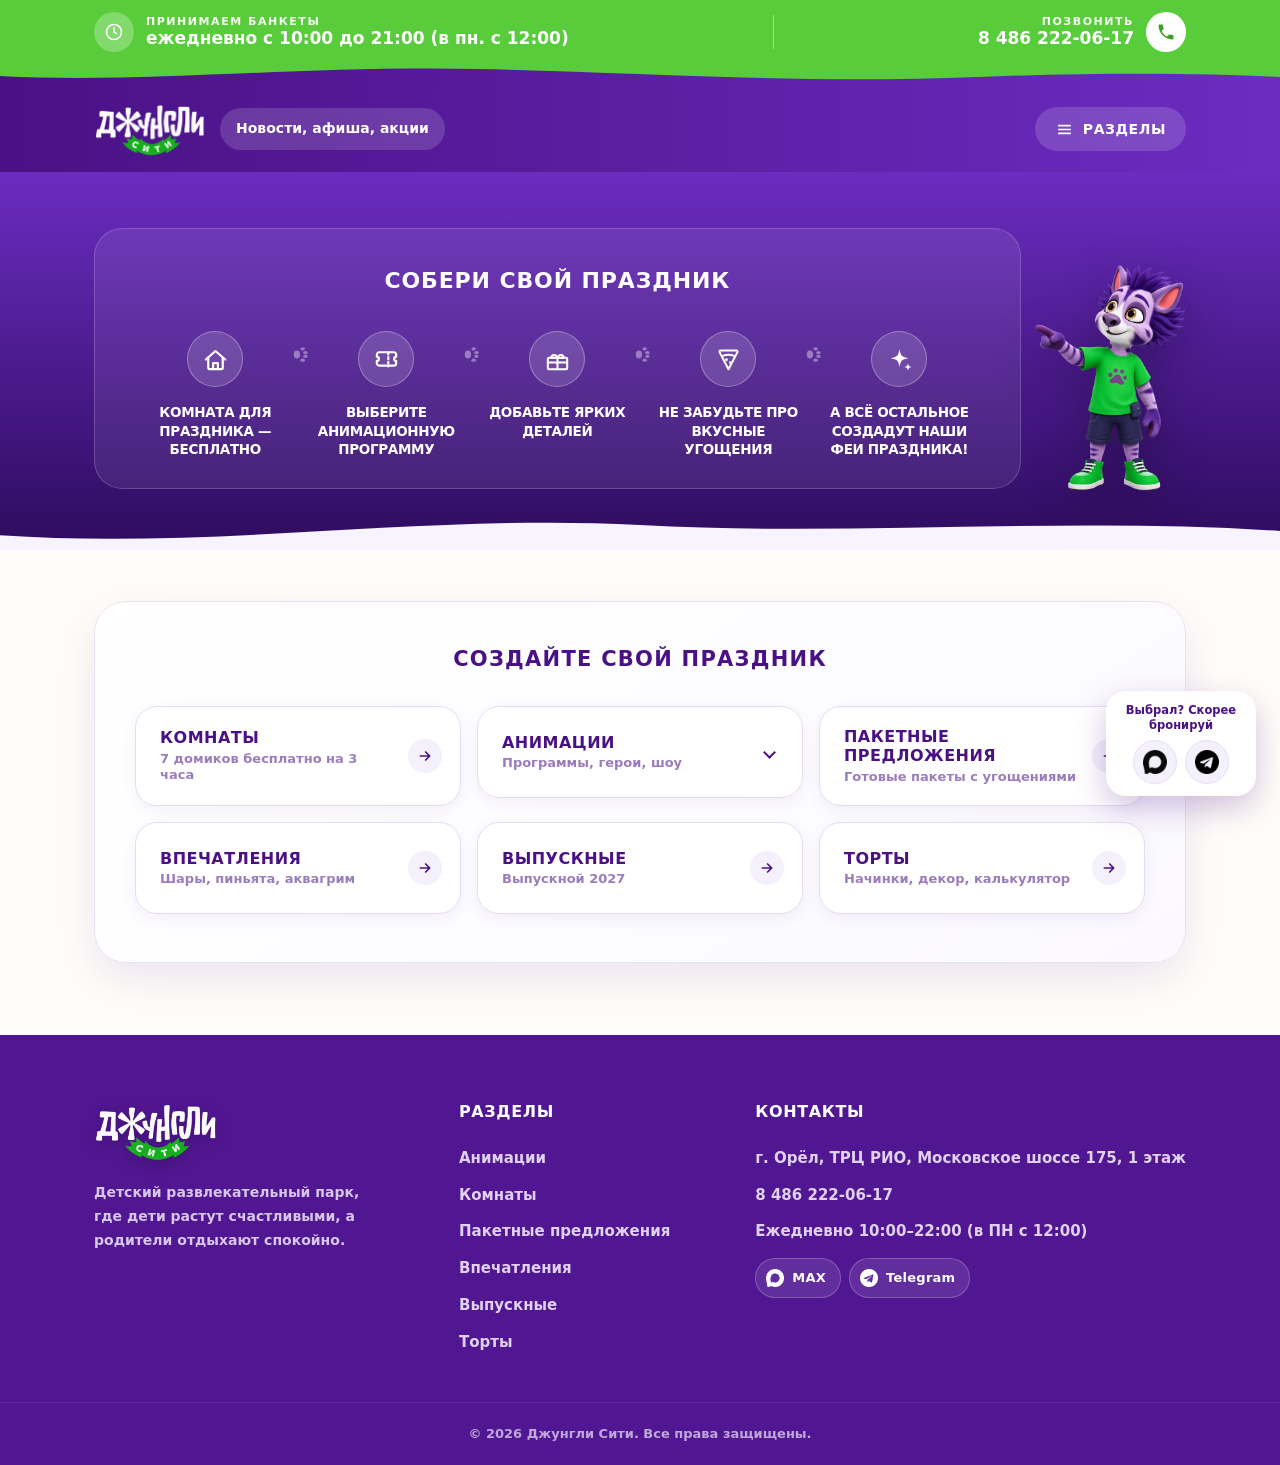
==== index.html @ eec429ea "1" ====
<!DOCTYPE html>
<html lang="ru">
<head>
<meta charset="UTF-8">
<meta name="viewport" content="width=device-width, initial-scale=1.0">
<meta name="description" content="Дни рождения под ключ: комнаты для праздника, анимации и шоу, впечатления, торты и ресторан. ТРЦ «РИО», Московское шоссе, 175.">
<meta property="og:type" content="website">
<meta property="og:site_name" content="Джунгли Сити · Орёл">
<meta property="og:locale" content="ru_RU">
<meta property="og:title" content="Джунгли Сити — детский парк развлечений в Орле">
<meta property="og:description" content="Дни рождения под ключ: комнаты для праздника, анимации и шоу, впечатления, торты и ресторан. ТРЦ «РИО», Московское шоссе, 175.">
<meta property="og:url" content="https://mazzaleeen.github.io/jungleOREL/">
<meta property="og:image" content="https://mazzaleeen.github.io/jungleOREL/images/og-image.jpg">
<meta property="og:image:width" content="1200">
<meta property="og:image:height" content="630">
<meta name="twitter:card" content="summary_large_image">
<title>Джунгли Сити — детский развлекательный парк</title>
<link rel="icon" type="image/x-icon" href="images/favicon.ico">
<link rel="icon" type="image/png" sizes="32x32" href="images/favicon-32.png">
<link rel="icon" type="image/png" sizes="16x16" href="images/favicon-16.png">
<link rel="apple-touch-icon" href="images/apple-touch-icon.png">
<link rel="stylesheet" href="styles.css">
</head>
<body>

<header class="site-header">
  <div class="top-bar">
    <div class="container top-bar__inner">
      <div class="top-item">
        <span class="top-icon top-icon--green">
          <svg viewBox="0 0 24 24" fill="none" stroke="currentColor" stroke-width="2" stroke-linecap="round"><circle cx="12" cy="12" r="9"/><path d="M12 7v5l3 2"/></svg>
        </span>
        <span class="top-text">
          <small>Принимаем банкеты</small>
          <strong>ежедневно с 10:00 до 21:00 (в пн. с 12:00)</strong>
        </span>
      </div>
      <span class="top-divider"></span>
      <a href="tel:84862220617" class="top-item">
        <span class="top-text top-text--right">
          <small>Позвонить</small>
          <strong>8 486 222-06-17</strong>
        </span>
        <span class="top-icon top-icon--white">
          <svg viewBox="0 0 24 24" fill="currentColor"><path d="M6.6 10.8c1.4 2.8 3.8 5.1 6.6 6.6l2.2-2.2c.3-.3.7-.4 1-.2 1.1.4 2.3.6 3.6.6.6 0 1 .4 1 1V20c0 .6-.4 1-1 1C10.6 21 3 13.4 3 4c0-.6.4-1 1-1h3.5c.6 0 1 .4 1 1 0 1.2.2 2.4.6 3.6.1.3 0 .7-.2 1l-2.3 2.2z"/></svg>
        </span>
      </a>
    </div>
    <svg class="top-wave" viewBox="0 0 1440 52" preserveAspectRatio="none" aria-hidden="true">
      <defs><linearGradient id="gh" x1="0" y1="0" x2="1" y2="0"><stop offset="0" stop-color="#4a1185"/><stop offset="1" stop-color="#6b2cc0"/></linearGradient></defs>
      <path fill="url(#gh)" d="M0,30 C160,46 340,8 540,16 C740,24 900,46 1100,32 C1260,21 1370,26 1440,32 L1440,52 L0,52 Z"/>
    </svg>
  </div>
</header>

<div class="main-bar">
    <div class="container main-bar__inner">
      <div class="header-brand">
      <a class="logo" href="index.html"><img src="images/image.png" alt="Джунгли Сити"></a>
      <a class="news-badge" href="https://orel.jucity.ru/" target="_blank" rel="noopener"><span>Новости, афиша, акции</span></a>
      </div>
      <nav class="nav" id="nav" aria-label="Разделы сайта">
        <div class="nav-panel__head">
          <span class="nav-panel__title">Разделы</span>
          <button class="nav-close" type="button" id="navClose" aria-label="Закрыть меню"><svg viewBox="0 0 24 24" fill="none" stroke="currentColor" stroke-width="2.5" stroke-linecap="round"><path d="M6 6l12 12M18 6 6 18"/></svg></button>
        </div>
        <div class="nav-item"><a class="nav-btn" href="komnaty.html"><span class="nav-txt"><span class="nav-t">Комнаты</span><span class="nav-s">7 домиков бесплатно на 3 часа</span></span></a></div>
        <div class="nav-item">
          <button class="nav-btn" type="button" data-flyout-trigger="anim-nav"><span class="nav-txt"><span class="nav-t">Анимации</span><span class="nav-s">Программы, герои, шоу</span></span><span class="nav-btn__caret" aria-hidden="true"></span></button>
          <div class="flyout" data-flyout="anim-nav">
            <a href="animations.html#new">Новинки</a>
            <a href="animations.html#themed">Тематические анимации</a>
            <a href="animations.html#heroes">Любимые герои</a>
            <a href="animations.html#activities">Активити программы</a>
            <a href="animations.html#quests">Квесты</a>
            <a href="animations.html#kids">Малышник</a>
            <a href="animations.html#masterclass">Мастер-классы</a>
            <a href="animations.html#shows">Шоу-программы</a>
          </div>
        </div>
        <div class="nav-item"><a class="nav-btn" href="paketnye-predlozheniya.html"><span class="nav-txt"><span class="nav-t">Пакетные предложения</span><span class="nav-s">Готовые пакеты с угощениями</span></span></a></div>
        <div class="nav-item"><a class="nav-btn" href="vpechatleniya.html"><span class="nav-txt"><span class="nav-t">Впечатления</span><span class="nav-s">Шары, пиньята, аквагрим</span></span></a></div>
        <div class="nav-item"><a class="nav-btn" href="vypusknoy.html"><span class="nav-txt"><span class="nav-t">Выпускные</span><span class="nav-s">Выпускной 2027</span></span></a></div>
        <div class="nav-item"><a class="nav-btn" href="torty.html"><span class="nav-txt"><span class="nav-t">Торты</span><span class="nav-s">Начинки, декор, калькулятор</span></span></a></div>
        <div class="nav-panel__foot">
          <a class="nav-foot__phone" href="tel:84862220617"><small>Бронирование</small>8 486 222-06-17</a>
          <div class="nav-foot__msg">
            <a href="https://max.ru/u/f9LHodD0cOL3-hnFCTv-07i00iQsmKJ5-jpR4Wm17N9NCynj4RikhUPHmns" target="_blank" rel="noopener" aria-label="Написать в MAX"><img src="images/icons/max.png" alt="MAX"></a>
            <a href="https://t.me/jucity57" target="_blank" rel="noopener" aria-label="Написать в Telegram"><img src="images/icons/telegram.png" alt="Telegram"></a>
          </div>
        </div>
      </nav>
      <button class="burger" id="burger" type="button" aria-label="Открыть разделы" aria-controls="nav" aria-expanded="false"><svg viewBox="0 0 24 24" fill="none" stroke="currentColor" stroke-width="2.2"><path d="M4 7h16M4 12h16M4 17h16"/></svg>Разделы</button>
    </div>
</div>

<section class="hero">
  <div class="container">
    <h1 class="sr-only">Джунгли Сити</h1>

    <div class="journey-row">
    <div class="journey journey--hero">
      <h2 class="journey-title">Собери свой праздник</h2>
      <div class="journey-trail">

        <div class="journey-step">
          <div class="journey-step__paw">
            <svg viewBox="0 0 24 24" fill="none" stroke="currentColor" stroke-width="1.8" stroke-linecap="round" stroke-linejoin="round"><path d="M4 12L12 5l8 7"/><path d="M6 10.5V19a1 1 0 0 0 1 1h10a1 1 0 0 0 1-1v-8.5"/><path d="M10 20v-5h4v5"/></svg>
          </div>
          <h3 class="journey-step__title">Комната для праздника — бесплатно</h3>
        </div>

        <span class="journey-paw" aria-hidden="true">
          <svg viewBox="0 0 24 24" fill="currentColor"><ellipse cx="12" cy="16.5" rx="5" ry="4"/><ellipse cx="4.8" cy="9.3" rx="2.1" ry="2.9"/><ellipse cx="9.7" cy="5.8" rx="2.1" ry="2.9"/><ellipse cx="14.3" cy="5.8" rx="2.1" ry="2.9"/><ellipse cx="19.2" cy="9.3" rx="2.1" ry="2.9"/></svg>
        </span>

        <div class="journey-step">
          <div class="journey-step__paw">
            <svg viewBox="0 0 24 24" fill="none" stroke="currentColor" stroke-width="1.8" stroke-linecap="round" stroke-linejoin="round"><path d="M4 8a2 2 0 0 1 2-2h12a2 2 0 0 1 2 2v1.8a1.7 1.7 0 0 0 0 3.4V15a2 2 0 0 1-2 2H6a2 2 0 0 1-2-2v-1.8a1.7 1.7 0 0 0 0-3.4V8Z"/><path d="M13.5 6.3v11.4" stroke-dasharray="1.6 2.2"/></svg>
          </div>
          <h3 class="journey-step__title">Выберите анимационную программу</h3>
        </div>

        <span class="journey-paw" aria-hidden="true">
          <svg viewBox="0 0 24 24" fill="currentColor"><ellipse cx="12" cy="16.5" rx="5" ry="4"/><ellipse cx="4.8" cy="9.3" rx="2.1" ry="2.9"/><ellipse cx="9.7" cy="5.8" rx="2.1" ry="2.9"/><ellipse cx="14.3" cy="5.8" rx="2.1" ry="2.9"/><ellipse cx="19.2" cy="9.3" rx="2.1" ry="2.9"/></svg>
        </span>

        <div class="journey-step">
          <div class="journey-step__paw">
            <svg viewBox="0 0 24 24" fill="none" stroke="currentColor" stroke-width="1.7" stroke-linecap="round" stroke-linejoin="round"><rect x="4" y="10.5" width="16" height="9.5" rx="1"/><path d="M4 14.5h16"/><path d="M12 10.5v9.5"/><path d="M12 10.5c-1.2-3.2-5.2-3-5 .3.1 0-.2-.3 5-.3Z"/><path d="M12 10.5c1.2-3.2 5.2-3 5 .3-.1 0 .2-.3-5-.3Z"/></svg>
          </div>
          <h3 class="journey-step__title">Добавьте ярких деталей</h3>
        </div>

        <span class="journey-paw" aria-hidden="true">
          <svg viewBox="0 0 24 24" fill="currentColor"><ellipse cx="12" cy="16.5" rx="5" ry="4"/><ellipse cx="4.8" cy="9.3" rx="2.1" ry="2.9"/><ellipse cx="9.7" cy="5.8" rx="2.1" ry="2.9"/><ellipse cx="14.3" cy="5.8" rx="2.1" ry="2.9"/><ellipse cx="19.2" cy="9.3" rx="2.1" ry="2.9"/></svg>
        </span>

        <div class="journey-step">
          <div class="journey-step__paw">
            <svg viewBox="0 0 24 24" fill="none" stroke="currentColor" stroke-width="1.7" stroke-linecap="round" stroke-linejoin="round"><path d="M12 20 4.6 5.9a1 1 0 0 1 .9-1.4h13a1 1 0 0 1 .9 1.4L12 20Z"/><path d="M7.3 9c2.7-1 6.7-1 9.4 0"/><circle cx="10.3" cy="12.2" r="1.15" fill="currentColor" stroke="none"/><circle cx="13.6" cy="14.5" r="1.15" fill="currentColor" stroke="none"/></svg>
          </div>
          <h3 class="journey-step__title">Не забудьте про вкусные угощения</h3>
        </div>

        <span class="journey-paw" aria-hidden="true">
          <svg viewBox="0 0 24 24" fill="currentColor"><ellipse cx="12" cy="16.5" rx="5" ry="4"/><ellipse cx="4.8" cy="9.3" rx="2.1" ry="2.9"/><ellipse cx="9.7" cy="5.8" rx="2.1" ry="2.9"/><ellipse cx="14.3" cy="5.8" rx="2.1" ry="2.9"/><ellipse cx="19.2" cy="9.3" rx="2.1" ry="2.9"/></svg>
        </span>

        <div class="journey-step">
          <div class="journey-step__paw">
            <svg viewBox="0 0 24 24" fill="currentColor"><path d="M12 3.5c.5 2.6 1 4.4 2 5.4s2.8 1.5 5.4 2c-2.6.5-4.4 1-5.4 2s-1.5 2.8-2 5.4c-.5-2.6-1-4.4-2-5.4s-2.8-1.5-5.4-2c2.6-.5 4.4-1 5.4-2s1.5-2.8 2-5.4Z"/><path d="M19 15.3c.25 1 .5 1.6.9 2s1 .65 2 .9c-1 .25-1.6.5-2 .9s-.65 1-.9 2c-.25-1-.5-1.6-.9-2s-1-.65-2-.9c1-.25 1.6-.5 2-.9s.65-1 .9-2Z"/></svg>
          </div>
          <h3 class="journey-step__title">А всё остальное создадут наши феи праздника!</h3>
        </div>

      </div>
    </div>

    <div class="journey-row__mascot">
      <img src="images/mascot-pointing.webp" alt="Маскот Джунгли Сити" loading="lazy">
    </div>
    </div>
  </div>
  <svg class="hero-wave" viewBox="0 0 1440 60" preserveAspectRatio="none" aria-hidden="true">
    <path fill="#f7f3ff" d="M0,40 C240,60 480,10 720,26 C960,42 1200,14 1440,34 L1440,60 L0,60 Z"/>
  </svg>
</section>

<section class="quick-nav">
  <div class="container">
    <div class="quick-nav-card">
      <h2 class="qn-title">Создайте свой праздник</h2>
      <div class="nav-grid nav-grid--home">
        <a href="komnaty.html" class="nav-card"><span class="qn-txt"><span class="qn-t">Комнаты</span><span class="qn-s">7 домиков бесплатно на 3 часа</span></span><span class="qn-go" aria-hidden="true"><svg viewBox="0 0 24 24" fill="none" stroke="currentColor" stroke-width="2.5" stroke-linecap="round" stroke-linejoin="round"><path d="M5 12h14M13 6l6 6-6 6"/></svg></span></a>
        <div class="nav-card-slot">
          <button class="nav-card" type="button" data-flyout-trigger="anim-card"><span class="qn-txt"><span class="qn-t">Анимации</span><span class="qn-s">Программы, герои, шоу</span></span><span class="nav-btn__caret" aria-hidden="true"></span></button>
          <div class="flyout flyout--card" data-flyout="anim-card">
            <a href="animations.html#new">Новинки</a>
            <a href="animations.html#themed">Тематические анимации</a>
            <a href="animations.html#heroes">Любимые герои</a>
            <a href="animations.html#activities">Активити программы</a>
            <a href="animations.html#quests">Квесты</a>
            <a href="animations.html#kids">Малышник</a>
            <a href="animations.html#masterclass">Мастер-классы</a>
            <a href="animations.html#shows">Шоу-программы</a>
          </div>
        </div>
        <a href="paketnye-predlozheniya.html" class="nav-card"><span class="qn-txt"><span class="qn-t">Пакетные предложения</span><span class="qn-s">Готовые пакеты с угощениями</span></span><span class="qn-go" aria-hidden="true"><svg viewBox="0 0 24 24" fill="none" stroke="currentColor" stroke-width="2.5" stroke-linecap="round" stroke-linejoin="round"><path d="M5 12h14M13 6l6 6-6 6"/></svg></span></a>
        <a href="vpechatleniya.html" class="nav-card"><span class="qn-txt"><span class="qn-t">Впечатления</span><span class="qn-s">Шары, пиньята, аквагрим</span></span><span class="qn-go" aria-hidden="true"><svg viewBox="0 0 24 24" fill="none" stroke="currentColor" stroke-width="2.5" stroke-linecap="round" stroke-linejoin="round"><path d="M5 12h14M13 6l6 6-6 6"/></svg></span></a>
        <a href="vypusknoy.html" class="nav-card"><span class="qn-txt"><span class="qn-t">Выпускные</span><span class="qn-s">Выпускной 2027</span></span><span class="qn-go" aria-hidden="true"><svg viewBox="0 0 24 24" fill="none" stroke="currentColor" stroke-width="2.5" stroke-linecap="round" stroke-linejoin="round"><path d="M5 12h14M13 6l6 6-6 6"/></svg></span></a>
        <a href="torty.html" class="nav-card"><span class="qn-txt"><span class="qn-t">Торты</span><span class="qn-s">Начинки, декор, калькулятор</span></span><span class="qn-go" aria-hidden="true"><svg viewBox="0 0 24 24" fill="none" stroke="currentColor" stroke-width="2.5" stroke-linecap="round" stroke-linejoin="round"><path d="M5 12h14M13 6l6 6-6 6"/></svg></span></a>
      </div>
    </div>
  </div>
</section>

<footer>
  <div class="footer-inner">
    <div>
      <div class="footer-logo"><img src="images/image.png" alt="Джунгли Сити"></div>
      <p>Детский развлекательный парк, где дети растут счастливыми, а родители отдыхают спокойно.</p>
    </div>
    <div>
      <h4>Разделы</h4>
      <a href="animations.html">Анимации</a>
      <a href="komnaty.html">Комнаты</a>
      <a href="paketnye-predlozheniya.html">Пакетные предложения</a>
      <a href="vpechatleniya.html">Впечатления</a>
      <a href="vypusknoy.html">Выпускные</a>
      <a href="torty.html">Торты</a>
    </div>
    <div>
      <h4>Контакты</h4>
      <a href="#">г. Орёл, ТРЦ РИО, Московское шоссе 175, 1 этаж</a>
      <a href="tel:84862220617">8 486 222-06-17</a>
      <a href="#">Ежедневно 10:00–22:00 (в ПН с 12:00)</a>
      <div class="footer-social">
        <a href="https://max.ru/u/f9LHodD0cOL3-hnFCTv-07i00iQsmKJ5-jpR4Wm17N9NCynj4RikhUPHmns" target="_blank" rel="noopener" aria-label="Написать в MAX"><img src="images/icons/max.png" alt="" width="18" height="18">MAX</a>
        <a href="https://t.me/jucity57" target="_blank" rel="noopener" aria-label="Написать в Telegram"><img src="images/icons/telegram.png" alt="" width="18" height="18">Telegram</a>
      </div>
    </div>
  </div>
  <div class="footer-bottom">© 2026 Джунгли Сити. Все права защищены.</div>
</footer>

<div class="mbar" aria-label="Связаться с нами">
  <a class="mbar__call" href="tel:84862220617"><svg viewBox="0 0 24 24" fill="currentColor" aria-hidden="true"><path d="M6.6 10.8c1.4 2.8 3.8 5.1 6.6 6.6l2.2-2.2c.3-.3.7-.4 1-.2 1.1.4 2.3.6 3.6.6.6 0 1 .4 1 1V20c0 .6-.4 1-1 1C10.6 21 3 13.4 3 4c0-.6.4-1 1-1h3.5c.6 0 1 .4 1 1 0 1.2.2 2.4.6 3.6.1.3 0 .7-.2 1l-2.3 2.2z"/></svg><span>Позвонить</span></a>
  <a class="mbar__ic" href="https://max.ru/u/f9LHodD0cOL3-hnFCTv-07i00iQsmKJ5-jpR4Wm17N9NCynj4RikhUPHmns" target="_blank" rel="noopener" aria-label="Написать в MAX"><img src="images/icons/max.png" alt=""></a>
  <a class="mbar__ic" href="https://t.me/jucity57" target="_blank" rel="noopener" aria-label="Написать в Telegram"><img src="images/icons/telegram.png" alt=""></a>
  <button class="mbar__ic mbar__up" type="button" aria-label="Наверх"><svg viewBox="0 0 24 24" fill="none" stroke="currentColor" stroke-width="2.5" stroke-linecap="round" stroke-linejoin="round" aria-hidden="true"><path d="M12 19V5M5 12l7-7 7 7"/></svg></button>
</div>
<div class="booking-widget">
  <span class="booking-widget__label">Выбрал? Скорее бронируй</span>
  <div class="booking-widget__buttons">
    <a class="booking-widget__btn booking-widget__btn--max" href="https://max.ru/u/f9LHodD0cOL3-hnFCTv-07i00iQsmKJ5-jpR4Wm17N9NCynj4RikhUPHmns" target="_blank" rel="noopener" aria-label="Написать в MAX"><img src="images/icons/max.png" alt="MAX"></a>
    <a class="booking-widget__btn booking-widget__btn--tg" href="https://t.me/jucity57" target="_blank" rel="noopener" aria-label="Написать в Telegram"><img src="images/icons/telegram.png" alt="Telegram"></a>
  </div>
</div>
<button class="to-top" id="toTop" aria-label="Наверх">
  <svg viewBox="0 0 24 24" fill="none" stroke="currentColor" stroke-width="2.5"><path d="M12 19V5M5 12l7-7 7 7"/></svg>
  <span>Наверх</span>
</button>

<script src="main.js"></script>
</body>
</html>
---- styles.css ----
:root{
  --green:#58CC3A;
  --green-dark:#3FA028;
  --purple-1:#4a1185;
  --purple-2:#6b2cc0;
  --purple-hover:#8b5cf6;
  --purple-deep:#2e0b5e;
  --bg:#FFFDF9;
  --bg-lavender:#F4F0FC;
  --text:#470C94;
  --line:#E7DFF7;
}
*{box-sizing:border-box;margin:0;padding:0}
html{scroll-behavior:smooth}
body{background:var(--bg);color:var(--text);font-family:system-ui,-apple-system,BlinkMacSystemFont,'Segoe UI',Roboto,sans-serif;line-height:1.65;font-weight:500;display:flex;flex-direction:column;min-height:100vh;overflow-anchor:none}
footer{margin-top:auto}
h1,h2,h3{font-weight:800;letter-spacing:-0.025em}
a{color:inherit;text-decoration:none}
button{font-family:inherit}
.container{max-width:1140px;margin:0 auto;padding:0 24px}

.top-bar{background:var(--green);color:#fff;position:relative;padding:12px 0 34px}
.top-bar__inner{display:flex;align-items:center;justify-content:space-between;gap:20px}
.top-item{display:flex;align-items:center;gap:12px;color:#fff;text-decoration:none}
.top-icon{width:40px;height:40px;border-radius:50%;display:flex;align-items:center;justify-content:center;flex:none}
.top-icon svg{width:20px;height:20px}
.top-icon--green{background:rgba(255,255,255,.25);color:#fff}
.top-icon--white{background:#fff;color:var(--green-dark)}
.top-text{display:flex;flex-direction:column;line-height:1.15}
.top-text small{font-size:11px;letter-spacing:.14em;text-transform:uppercase;opacity:.95;font-weight:700}
.top-text strong{font-size:17px;font-weight:800}
.top-text--right{align-items:flex-end;text-align:right}
.top-divider{width:1px;height:34px;background:rgba(255,255,255,.4)}
.top-wave{position:absolute;left:0;bottom:-1px;width:100%;height:26px;display:block}

.main-bar{background:linear-gradient(90deg,var(--purple-1),var(--purple-2));position:sticky;top:0;z-index:100;transition:transform .35s ease}
.main-bar.header--hidden{transform:translateY(-100%)}
.main-bar__inner{display:flex;align-items:center;justify-content:space-between;gap:20px;padding:14px 0;position:relative}
.logo img{height:58px;display:block}
.header-brand{display:flex;align-items:center;gap:14px}
.news-badge{display:flex;align-items:center;gap:6px;background:rgba(255,255,255,.15);color:#fff;font-size:12px;font-weight:800;padding:9px 16px;border-radius:999px;white-space:nowrap;transition:transform .2s,background .2s}
.news-badge:hover{transform:translateY(-2px);background:rgba(255,255,255,.25)}
@media(min-width:641px){
  .news-badge{font-size:14px}
}
@media(max-width:640px){
  .news-badge{font-size:10.5px;padding:8px 11px;white-space:normal;text-align:center;line-height:1.2;max-width:92px}
}

.nav{display:flex;gap:12px;align-items:center}
.nav-item{position:relative}
.nav-btn{color:#fff;text-decoration:none;text-transform:uppercase;font-weight:800;font-size:14px;letter-spacing:.06em;padding:13px 28px;border-radius:999px;transition:background .25s,transform .25s;background:none;border:none;cursor:pointer;display:inline-flex;align-items:center;gap:8px}
.nav-btn:hover{background:var(--purple-hover);transform:translateY(-1px)}
.nav-btn.active{background:var(--green)}
.nav-btn.active:hover{background:var(--purple-hover)}
.nav-btn__caret{width:9px;height:9px;border-right:2px solid currentColor;border-bottom:2px solid currentColor;transform:rotate(45deg);transition:transform .25s;flex:none}
.nav-btn[aria-expanded="true"] .nav-btn__caret{transform:rotate(225deg)}

.burger{display:none;height:44px;padding:0 20px;border:none;border-radius:999px;background:rgba(255,255,255,.15);color:#fff;font-size:14px;font-weight:800;letter-spacing:.04em;text-transform:uppercase;cursor:pointer;align-items:center;justify-content:center;gap:9px;transition:background .2s}
.burger:hover{background:rgba(255,255,255,.25)}
.burger svg{width:19px;height:19px;flex:none}

.flyout{position:absolute;top:calc(100% + 10px);left:50%;transform:translateX(-50%) translateY(-8px);background:#fff;border-radius:20px;padding:10px;min-width:280px;box-shadow:0 20px 50px rgba(74,17,133,.28);opacity:0;visibility:hidden;transition:opacity .22s ease,transform .22s ease,visibility .22s;z-index:60}
.flyout.open{opacity:1;visibility:visible;transform:translateX(-50%) translateY(0)}
.flyout a{display:flex;align-items:center;gap:10px;padding:12px 16px;border-radius:12px;color:var(--purple-1);font-weight:700;font-size:14px;text-transform:none;letter-spacing:0;transition:background .2s,color .2s}
.flyout a:hover{background:var(--bg-lavender);color:var(--purple-2)}
.flyout a::before{content:'';width:6px;height:6px;border-radius:50%;background:var(--green);flex:none}

.flyout--card{left:0;right:0;top:calc(100% + 14px);transform:translateY(-8px);min-width:0}
.flyout--card.open{transform:translateY(0)}

.burger{display:flex}
.nav{display:none;position:absolute;top:calc(100% + 10px);left:0;right:0;flex-direction:column;background:var(--purple-1);border-radius:16px;padding:14px;box-shadow:0 18px 40px rgba(0,0,0,.35);z-index:60}
.nav.open{display:flex}
.nav-item{width:100%}
.nav-btn{width:100%;justify-content:center}

@media(max-width:860px){
  .flyout{left:0;right:0;transform:translateY(-8px);min-width:0}
  .flyout.open{transform:translateY(0)}
  .top-text strong{font-size:13px}
  .top-text small{font-size:9.5px}
}

.sr-only{position:absolute;width:1px;height:1px;padding:0;margin:-1px;overflow:hidden;clip:rect(0,0,0,0);white-space:nowrap;border:0}
.hero{background:linear-gradient(180deg,var(--purple-2),var(--purple-deep));color:#fff;position:relative;padding:56px 0 60px}
.hero-top{margin-bottom:4px;text-align:center}
.hero h1{font-size:clamp(34px,6vw,56px);font-weight:900}
.hero p{margin-top:12px;font-size:18px;opacity:.9;max-width:560px}
.hero-stats{display:flex;gap:16px;margin-top:30px;flex-wrap:wrap}
.stat{background:rgba(255,255,255,.12);border:1px solid rgba(255,255,255,.25);border-radius:16px;padding:14px 24px;display:flex;flex-direction:column}
.stat strong{font-size:24px;font-weight:900}
.stat span{font-size:13px;opacity:.85}
.hero-wave{position:absolute;left:0;bottom:-1px;width:100%;height:44px;display:block}
.mascot-box{display:flex;align-items:center;justify-content:center}
.mascot-box img{width:100%;max-width:260px;height:auto;filter:drop-shadow(0 20px 40px rgba(0,0,0,.25))}
.mascot-box--small{flex:none}
.mascot-box--small img{max-width:120px}
.mascot-box--full{width:100%;margin:28px 0 0;display:flex;justify-content:center}
.mascot-box--full img{width:100%;max-width:800px}

.page-hero{background:linear-gradient(180deg,var(--purple-2),var(--purple-deep));color:#fff;position:relative;padding:52px 0 70px;text-align:center}
.page-hero h1{font-size:clamp(28px,4.5vw,42px);font-weight:900}
.page-hero p{margin-top:10px;font-size:16px;opacity:.9;max-width:560px;margin-left:auto;margin-right:auto}
.page-hero-wave{position:absolute;left:0;bottom:-1px;width:100%;height:36px;display:block}

.quick-nav{padding:52px 24px 72px}
.quick-nav-card{background:linear-gradient(145deg,#fff,#fbf9ff);border-radius:32px;padding:44px 40px 48px;box-shadow:0 16px 46px rgba(71,12,148,.10);border:1px solid #E8E0F5}
.qn-title{text-align:center;color:var(--purple-1);text-transform:uppercase;font-size:21px;line-height:1.25;margin:0 0 34px;font-weight:800;letter-spacing:.06em}
.nav-grid{display:grid;grid-template-columns:repeat(auto-fit,minmax(210px,1fr));gap:18px}
.is-hidden{display:none !important}
.nav-card-slot{position:relative}
.nav-card{background:linear-gradient(145deg,#F4ECFF,#EEE4FF);border:1.5px solid #D9C9F3;border-radius:22px;padding:24px 20px;text-align:center;transition:transform .25s ease,box-shadow .25s ease,border-color .25s ease,background .25s ease;cursor:pointer;display:flex;align-items:center;justify-content:center;min-height:102px;width:100%;box-shadow:0 5px 16px rgba(74,17,133,.06)}
.nav-card:hover{background:linear-gradient(145deg,#F7F0FF,#EDE1FF);border-color:var(--purple-1);transform:translateY(-3px);box-shadow:0 10px 26px rgba(74,17,133,.12)}
.nav-card h3{font-size:16px;line-height:1.35;color:#4a1185;text-transform:uppercase;letter-spacing:.06em;font-weight:800;margin:0;display:flex;align-items:center;justify-content:center;gap:8px}

.subnav{position:sticky;top:var(--subnav-top,140px);z-index:50;background:#fff;border-bottom:1px solid var(--line);box-shadow:0 6px 24px rgba(74,17,133,.07);transition:top .35s ease}
.subnav__inner{display:flex;gap:8px;overflow-x:auto;padding:14px 24px;max-width:1140px;margin:0 auto;scrollbar-width:thin}
.subnav__inner::-webkit-scrollbar{height:5px}
.subnav__inner::-webkit-scrollbar-thumb{background:var(--line);border-radius:10px}
.subnav a{white-space:nowrap;padding:10px 20px;border-radius:999px;font-size:13px;font-weight:800;text-transform:uppercase;letter-spacing:.04em;color:var(--purple-1);background:var(--bg-lavender);transition:background .2s,color .2s}
.subnav a:hover{background:#E8D9FF}
.subnav a.active{background:var(--purple-1);color:#fff}

.category-intro{max-width:760px;margin:0 auto 44px;text-align:center}
.category-intro p{font-size:16px;opacity:.85;font-weight:700}
.badge-row{display:flex;gap:12px;justify-content:center;flex-wrap:wrap;margin-top:18px}
.badge-pill{background:var(--purple-1);color:#fff;font-size:13px;font-weight:800;text-transform:uppercase;letter-spacing:.02em;padding:10px 20px;border-radius:999px}
.badge-pill--accent{background:var(--green)}

.room-grid{display:grid;grid-template-columns:repeat(auto-fit,minmax(260px,1fr));gap:26px}
.room-grid--compact{grid-template-columns:repeat(auto-fit,minmax(220px,1fr));gap:22px}
.room-card{position:relative;border-radius:28px;overflow:hidden;aspect-ratio:4/3;box-shadow:0 14px 34px rgba(74,17,133,.16);isolation:isolate}
.room-card--clickable{cursor:pointer;transition:transform .25s,box-shadow .25s}
.room-card--clickable:hover{transform:translateY(-4px);box-shadow:0 20px 44px rgba(74,17,133,.24)}
.room-card img{width:100%;height:100%;object-fit:cover;display:block;transition:transform .5s cubic-bezier(.34,1.2,.64,1)}
.room-card:hover img{transform:scale(1.07)}
.room-card::after{content:'';position:absolute;inset:0;background:linear-gradient(180deg,rgba(46,11,94,0) 42%,rgba(46,11,94,.88) 100%);pointer-events:none}
.room-card__label{position:absolute;left:20px;right:20px;bottom:18px;z-index:2;color:#fff;font-size:17px;font-weight:800;text-transform:uppercase;letter-spacing:.01em}
.room-card__label small{display:block;margin-top:5px;font-size:13px;font-weight:700;text-transform:none;letter-spacing:0;opacity:.88}

.callout{background:var(--bg-lavender);border:1.5px dashed var(--purple-1);border-radius:20px;padding:22px 28px;text-align:center;font-size:15px;color:var(--purple-1);margin:44px 0;font-weight:700}
.callout strong{color:var(--purple-2)}

.section-subhead{text-align:center;margin:56px 0 28px}
.section-subhead h3{font-size:clamp(20px,2.6vw,26px);text-transform:uppercase;color:var(--purple-1)}
.section-subhead span{display:block;font-size:14px;font-weight:700;opacity:.75;margin-top:6px}

.pkg-grid{display:grid;grid-template-columns:repeat(auto-fit,minmax(260px,1fr));gap:24px}
.pkg-card{background:#fff;border:2px solid var(--line);border-radius:28px;padding:28px 26px;display:flex;flex-direction:column;gap:18px;transition:border-color .25s,transform .25s,box-shadow .25s}
.pkg-card:hover{border-color:var(--purple-1);box-shadow:0 14px 34px rgba(74,17,133,.14);transform:translateY(-4px)}
.pkg-card--featured{background:linear-gradient(180deg,#fff,var(--bg-lavender))}
.pkg-card__top{display:flex;align-items:center;justify-content:space-between;gap:10px}
.pkg-card__name{font-size:20px;font-weight:800;text-transform:uppercase;color:var(--purple-1)}
.pkg-card__duration{background:var(--bg-lavender);color:var(--purple-1);font-size:12px;font-weight:800;padding:6px 14px;border-radius:999px;text-transform:uppercase;white-space:nowrap}
.pkg-card ul{list-style:none;display:flex;flex-direction:column;gap:10px;font-size:14px;font-weight:700;opacity:.9}
.pkg-card ul li{padding-left:20px;position:relative}
.pkg-card ul li::before{content:'';position:absolute;left:0;top:7px;width:7px;height:7px;border-radius:50%;background:var(--green)}
.pkg-card__prices{margin-top:auto;border-top:1px dashed #C6B7E8;padding-top:16px;display:flex;flex-direction:column;gap:8px}
.pkg-card .pkg-card__options{list-style:none;display:flex;flex-direction:column;gap:6px;margin:8px 0 0}
.pkg-card .pkg-card__options li{padding-left:16px;position:relative;font-weight:700}
.pkg-card .pkg-card__options li::before{content:'–' !important;background:none !important;border-radius:0 !important;width:auto !important;height:auto !important;position:absolute;left:0;top:0;color:var(--purple-1);font-weight:800}
.pkg-card__price-row{display:flex;justify-content:space-between;align-items:baseline;gap:10px}
.pkg-card__price-row span{font-size:13px;font-weight:700;opacity:.7}
.pkg-card__price-row strong{font-size:21px;color:var(--purple-1);font-weight:900}
.pkg-card__price-old{font-size:13px;text-decoration:line-through;opacity:.45;font-weight:700;margin-left:8px}
.pkg-card__perk{font-size:12.5px;font-weight:800;color:var(--green-dark);text-transform:uppercase;letter-spacing:.02em}

.program-grid{display:grid;grid-template-columns:repeat(3,1fr);gap:26px;align-items:stretch}
.program-grid--4col{grid-template-columns:repeat(4,1fr);gap:18px}
.program-grid--4col .program-card__title{font-size:16px}
.program-grid--4col .program-card__desc{font-size:12.5px}
.program-grid--4col .program-card__body{padding:16px 18px 20px}
.program-grid--mixed{align-items:stretch}
.program-grid__break{grid-column:1/-1;height:0;margin:0}
.program-grid--single{grid-template-columns:minmax(260px,380px)}
.program-grid--single .program-card.expanded{flex-direction:column}
.program-grid--single .program-card.expanded .program-card__photo{flex:none;aspect-ratio:3/4;max-height:none}

.feature-card{display:flex;background:#fff;border-radius:28px;overflow:hidden;box-shadow:0 12px 32px rgba(74,17,133,.10);border:1px solid var(--line)}
.feature-card__photo{flex:0 0 340px;background:linear-gradient(180deg,var(--bg-lavender),#fff);display:flex;align-items:flex-end;justify-content:center}
.feature-card__photo img{max-width:78%;max-height:94%;object-fit:contain;filter:drop-shadow(0 16px 20px rgba(74,17,133,.20))}
.feature-card__body{flex:1;padding:36px 40px;display:flex;flex-direction:column;justify-content:center;gap:16px}
.feature-card__title{font-size:24px;text-transform:uppercase;color:var(--purple-1)}
.feature-card__meta{display:flex;gap:8px;flex-wrap:wrap}
.feature-card__body p{font-size:15px;opacity:.9;font-weight:700;line-height:1.65}
.feature-card__body p + p{margin-top:-6px}
.feature-card__body ul{list-style:none;display:flex;flex-direction:column;gap:9px;font-size:15px;opacity:.9;font-weight:700}
.feature-card__body ul li{padding-left:22px;position:relative}
.feature-card__body ul li::before{content:'';position:absolute;left:0;top:7px;width:6px;height:6px;border-radius:50%;background:var(--green)}

@media(max-width:860px){
  .feature-card{flex-direction:column}
  .feature-card__photo{flex:none;aspect-ratio:3/4}
  .feature-card__body{padding:26px 24px}
}
.program-card{background:#fff;border-radius:28px;overflow:hidden;box-shadow:0 12px 32px rgba(74,17,133,.10);border:1px solid var(--line);display:flex;flex-direction:column;transition:box-shadow .3s}
.program-card:hover{box-shadow:0 18px 42px rgba(74,17,133,.16)}
.program-card.expanded{grid-column:1/-1;flex-direction:row;align-items:stretch}
.program-card.expanded .program-card__photo{flex:0 0 300px;aspect-ratio:unset;max-height:440px}
.program-card.expanded .program-card__body{flex:1}

.program-card__photo{aspect-ratio:3/4;background:linear-gradient(180deg,var(--bg-lavender),#fff);display:flex;align-items:flex-end;justify-content:center;overflow:hidden}
.program-card__photo img{max-width:80%;max-height:96%;object-fit:contain;filter:drop-shadow(0 16px 20px rgba(74,17,133,.20))}

.program-card__body{padding:22px 24px 26px;display:flex;flex-direction:column;gap:14px;flex:1}
.program-card__body--no-photo{padding-top:26px}
.program-card__title{font-size:19px;text-transform:uppercase;color:var(--purple-1);line-height:1.25}
.program-grid--mixed .program-card__title{min-height:2.5em}
.program-card__meta{display:flex;gap:8px;flex-wrap:wrap}
.meta-chip{display:inline-flex;align-items:center;gap:5px;background:var(--bg-lavender);color:var(--purple-1);font-size:12px;font-weight:800;padding:6px 13px;border-radius:999px;text-transform:uppercase;letter-spacing:.01em;white-space:nowrap}
.meta-chip--price{background:var(--green);color:#fff}

.program-card__teaser{font-size:14px;opacity:.85;font-weight:700;line-height:1.55}
.program-card__list{list-style:none;display:flex;flex-direction:column;gap:6px;font-size:14px;font-weight:700;opacity:.85;line-height:1.55}
.program-card__list li{padding-left:16px;position:relative}
.program-card__list li::before{content:'–';position:absolute;left:0;top:0;color:var(--purple-1);font-weight:800}
.program-card__desc{font-size:14px;opacity:.85;font-weight:700;line-height:1.6}
.program-card__note{font-size:12px;opacity:.7;font-weight:700;font-style:italic;margin-top:-6px}

.show-variants{display:flex;flex-direction:column;border-top:1px solid var(--line);margin-top:2px}
.show-variant{display:flex;align-items:center;justify-content:space-between;gap:10px;padding:10px 0;border-bottom:1px solid var(--line)}
.show-variant__name{font-weight:800;color:var(--purple-1);font-size:13px;text-transform:uppercase;letter-spacing:.01em}
.show-variant__info{display:flex;gap:6px;flex:none}
.show-variant__duration{font-size:11px;font-weight:800;color:var(--purple-1);background:var(--bg-lavender);padding:4px 9px;border-radius:999px;white-space:nowrap}
.show-variant__price{font-size:11px;font-weight:800;color:#fff;background:var(--green);padding:4px 9px;border-radius:999px;white-space:nowrap}
.program-card__full{display:none;font-size:14px;opacity:.9;font-weight:700;line-height:1.65}
.program-card__full p + p{margin-top:10px}
.program-card__full ul{list-style:none;display:flex;flex-direction:column;gap:9px;margin-top:12px}
.program-card__full ul li{padding-left:20px;position:relative}
.program-card__full ul li::before{content:'';position:absolute;left:0;top:7px;width:6px;height:6px;border-radius:50%;background:var(--green);flex:none}
.program-card.expanded .program-card__teaser{display:none}
.program-card.expanded .program-card__full{display:block}

.program-card__toggle{align-self:flex-start;margin-top:auto;border:none;background:none;color:var(--purple-2);font-weight:800;font-size:13px;text-transform:uppercase;letter-spacing:.02em;cursor:pointer;display:inline-flex;align-items:center;gap:6px;padding:6px 0}
.program-card__toggle svg{width:13px;height:13px;transition:transform .25s}
.program-card.expanded .program-card__toggle svg{transform:rotate(180deg)}

@media(max-width:1100px){
  .program-grid--4col{grid-template-columns:repeat(2,1fr)}
}

@media(max-width:860px){
  .program-grid{grid-template-columns:1fr}
  .program-grid--4col{grid-template-columns:1fr}
  .program-card.expanded{flex-direction:column}
  .program-card.expanded .program-card__photo{flex:none;aspect-ratio:3/4;max-height:none}
}

.hero-grid-gallery{display:grid;grid-template-columns:repeat(5,1fr);gap:18px}
@media(max-width:1024px){
  .hero-grid-gallery{grid-template-columns:repeat(4,1fr)}
}
@media(max-width:860px){
  .hero-grid-gallery{grid-template-columns:repeat(3,1fr)}
}
@media(max-width:560px){
  .hero-grid-gallery{grid-template-columns:repeat(2,1fr);gap:12px}
}
.hero-card{position:relative;background:linear-gradient(180deg,var(--bg-lavender),#fff);border-radius:28px;overflow:hidden;box-shadow:0 12px 32px rgba(74,17,133,.10);border:1px solid var(--line);display:block;width:100%;height:0;padding-top:133.333%;transition:box-shadow .3s,transform .3s}
.hero-card:hover{box-shadow:0 18px 42px rgba(74,17,133,.18);transform:translateY(-4px)}
.hero-card img{position:absolute;left:0;top:0;width:100%;height:100%;padding:9% 9% 0;box-sizing:border-box;object-fit:contain;object-position:center bottom;filter:drop-shadow(0 14px 18px rgba(74,17,133,.20))}
.hero-card img.hero-card__img--high{object-position:center 15%}
.hero-card__tier{position:absolute;top:14px;left:14px;z-index:2;font-size:11px;font-weight:800;text-transform:uppercase;letter-spacing:.04em;padding:6px 13px;border-radius:999px;color:#fff}
.hero-card__tier--premium{background:linear-gradient(120deg,#8b5cf6,#6b2cc0)}
.hero-card__tier--ultra{background:linear-gradient(120deg,#F472B6,#EC4899)}
.hero-card__label{position:absolute;left:16px;right:16px;bottom:14px;z-index:2;color:var(--purple-1);font-size:15px;font-weight:800;text-transform:uppercase;text-align:center;background:rgba(255,255,255,.88);border-radius:14px;padding:8px 10px;backdrop-filter:blur(2px)}

.program-card__photo--cover{align-items:stretch}
.program-card__photo--cover img{width:100%;height:100%;max-width:100%;max-height:100%;object-fit:cover;filter:none}
.program-card__photo--placeholder{display:flex;align-items:center;justify-content:center;font-size:64px;background:repeating-linear-gradient(135deg,var(--bg-lavender),var(--bg-lavender) 10px,#fff 10px,#fff 20px);opacity:.85}
.meta-chip--neon{background:linear-gradient(120deg,#22d3ee,#a855f7);color:#fff}

.party-intro-card{background:#fff;border-radius:28px;padding:36px 40px;box-shadow:0 12px 32px rgba(74,17,133,.10);border:1px solid var(--line);margin-bottom:8px}
.party-intro-card > p{font-size:15px;opacity:.9;font-weight:700;line-height:1.7;max-width:760px}
.party-steps{display:grid;grid-template-columns:repeat(3,1fr);gap:18px;margin:26px 0}
.party-step{background:var(--bg-lavender);border-radius:20px;padding:22px 20px}
.party-step__num{width:34px;height:34px;border-radius:50%;background:var(--purple-1);color:#fff;display:flex;align-items:center;justify-content:center;font-weight:900;margin-bottom:12px;font-size:15px}
.party-step p{font-size:13.5px;margin:0;opacity:.9;font-weight:700;line-height:1.5}
.party-intro-card h4{font-size:14px;text-transform:uppercase;color:var(--purple-1);margin:22px 0 12px;letter-spacing:.02em}
.party-activities-list{list-style:none;display:grid;grid-template-columns:repeat(2,1fr);gap:9px 24px;font-size:14px;font-weight:700;opacity:.9}
.party-activities-list li{padding-left:20px;position:relative}
.party-activities-list li::before{content:'';position:absolute;left:0;top:7px;width:6px;height:6px;border-radius:50%;background:var(--green)}
.party-price-row{display:flex;align-items:center;gap:14px;margin-top:22px;flex-wrap:wrap}
.party-note{font-size:13px;opacity:.75;font-weight:700;margin-top:14px;line-height:1.5}

.party-filters{display:flex;gap:10px;flex-wrap:wrap;margin:32px 0 26px;overflow-x:auto;padding-bottom:4px}
.party-filter{flex:none;padding:10px 20px;border-radius:999px;border:1.5px solid var(--line);background:#fff;color:var(--purple-1);font-weight:800;font-size:13px;text-transform:uppercase;letter-spacing:.01em;cursor:pointer;transition:background .2s,color .2s,border-color .2s;white-space:nowrap}
.party-filter:hover{border-color:var(--purple-1)}
.party-filter.active{background:var(--purple-1);color:#fff;border-color:var(--purple-1)}

.party-grid{display:grid;grid-template-columns:repeat(6,1fr);gap:14px}
.party-thumb{background:linear-gradient(180deg,var(--bg-lavender),#fff);border-radius:18px;overflow:hidden;border:1px solid var(--line);cursor:pointer;transition:transform .2s,box-shadow .2s;position:relative;padding:0;display:block;width:100%;height:0;padding-top:133.333%}
.party-thumb:hover{transform:translateY(-3px);box-shadow:0 10px 26px rgba(74,17,133,.18)}
.party-thumb img{position:absolute;top:0;left:0;width:100%;height:100%;padding:9%;box-sizing:border-box;object-fit:contain;filter:drop-shadow(0 8px 10px rgba(74,17,133,.16))}
.party-thumb__num{position:absolute;top:8px;left:8px;z-index:2;background:var(--purple-1);color:#fff;font-size:11px;font-weight:800;padding:4px 9px;border-radius:999px;letter-spacing:.01em}

@media(max-width:1100px){.party-grid{grid-template-columns:repeat(4,1fr)}}
@media(max-width:860px){
  .party-grid{grid-template-columns:repeat(3,1fr)}
  .party-steps{grid-template-columns:1fr}
  .party-activities-list{grid-template-columns:1fr}
  .party-intro-card{padding:26px 22px}
}

.lightbox{position:fixed;inset:0;background:rgba(46,11,94,.85);z-index:200;display:none;align-items:center;justify-content:center;padding:24px}
.lightbox.open{display:flex}
.lightbox__inner{background:#fff;border-radius:28px;padding:32px;max-width:420px;width:100%;text-align:center;position:relative;box-shadow:0 30px 80px rgba(0,0,0,.4)}
.lightbox__inner img{max-width:100%;max-height:56vh;object-fit:contain;filter:drop-shadow(0 16px 20px rgba(74,17,133,.20))}
.lightbox__name{margin-top:18px;font-size:21px;text-transform:uppercase;color:var(--purple-1)}
.lightbox__close{position:absolute;top:14px;right:14px;width:38px;height:38px;border-radius:50%;background:var(--bg-lavender);border:none;color:var(--purple-1);cursor:pointer;display:flex;align-items:center;justify-content:center;transition:background .2s}
.lightbox__close:hover{background:#E8D9FF}
.lightbox__close svg{width:18px;height:18px}

.program-card--gallery{cursor:pointer}
.program-card--gallery:hover{box-shadow:0 18px 42px rgba(74,17,133,.18);transform:translateY(-3px)}
.program-card__gallery-hint{display:flex;align-items:center;gap:6px;font-size:12.5px;font-weight:800;color:var(--purple-1);opacity:.75;margin-top:-4px}
.program-card__gallery-hint svg{width:15px;height:15px;flex:none}
.gallery-lightbox{position:fixed;inset:0;background:rgba(46,11,94,.9);z-index:200;display:none;align-items:center;justify-content:center;padding:20px}
.gallery-lightbox.open{display:flex}
.gallery-lightbox__inner{background:#fff;border-radius:28px;padding:28px;max-width:520px;width:100%;text-align:center;position:relative;box-shadow:0 30px 80px rgba(0,0,0,.4)}
.gallery-lightbox__stage{position:relative;display:flex;align-items:center;justify-content:center;min-height:280px}
.gallery-lightbox__stage img{max-width:100%;max-height:52vh;object-fit:contain;border-radius:18px;filter:drop-shadow(0 16px 20px rgba(74,17,133,.20))}
.gallery-lightbox__title{margin-top:16px;font-size:20px;text-transform:uppercase;color:var(--purple-1)}
.gallery-lightbox__counter{margin-top:6px;font-size:13px;font-weight:800;opacity:.6}
.gallery-lightbox__close{position:absolute;top:14px;right:14px;width:38px;height:38px;border-radius:50%;background:var(--bg-lavender);border:none;color:var(--purple-1);cursor:pointer;display:flex;align-items:center;justify-content:center;transition:background .2s;z-index:2}
.gallery-lightbox__close:hover{background:#E8D9FF}
.gallery-lightbox__close svg{width:18px;height:18px}
.gallery-lightbox__arrow{position:absolute;top:50%;transform:translateY(-50%);width:44px;height:44px;border-radius:50%;background:var(--purple-1);border:none;color:#fff;cursor:pointer;display:flex;align-items:center;justify-content:center;transition:background .2s,transform .2s;z-index:2;flex:none}
.gallery-lightbox__arrow:hover{background:var(--purple-2)}
.gallery-lightbox__arrow svg{width:20px;height:20px}
.gallery-lightbox__arrow--prev{left:-4px}
.gallery-lightbox__arrow--next{right:-4px}
@media(max-width:640px){
  .gallery-lightbox__inner{padding:20px 44px}
  .gallery-lightbox__arrow{width:38px;height:38px}
  .gallery-lightbox__arrow--prev{left:-8px}
  .gallery-lightbox__arrow--next{right:-8px}
}

.journey-row{display:flex;align-items:flex-end;gap:12px}
.journey-row .journey--hero{flex:1;min-width:0}
.journey-row__mascot{flex:none;align-self:flex-end;margin-bottom:-4px}
.journey-row__mascot img{display:block;height:230px;width:auto;filter:drop-shadow(0 16px 24px rgba(0,0,0,.28))}
.journey--hero{background:rgba(255,255,255,.08);border:1px solid rgba(255,255,255,.18);border-radius:28px;padding:34px 32px 30px}
.journey-title{text-align:center;color:#fff;text-transform:uppercase;font-size:22px;margin-bottom:32px;font-weight:700;letter-spacing:.04em}

.journey-trail{position:relative;display:flex;align-items:flex-start;justify-content:center;flex-wrap:wrap;gap:0}
.journey-step{display:flex;flex-direction:column;align-items:center;text-align:center;width:145px;padding:0 3px}
.journey-step__paw{width:56px;height:56px;border-radius:50%;background:rgba(255,255,255,.14);border:1px solid rgba(255,255,255,.3);color:#fff;display:flex;align-items:center;justify-content:center;margin-bottom:16px;flex:none}
.journey-step__paw svg{width:29px;height:29px}
.journey-step__title{font-size:13.5px;color:#fff;text-transform:uppercase;font-weight:700;line-height:1.35}
.journey-paw{flex:none;width:26px;display:flex;justify-content:center;align-items:flex-start;margin-top:14px;color:rgba(255,255,255,.38)}
.journey-paw svg{width:19px;height:19px;transform:rotate(90deg)}

@media(max-width:960px){
  .hero-top{text-align:center;margin-bottom:16px}
  .journey--hero{padding:26px 20px}
  .journey-trail{flex-direction:column;align-items:center;gap:0}
  .journey-step{width:100%;max-width:320px}
  .journey-paw{margin:2px 0;width:auto}
  .journey-row{display:block}
  .journey-row__mascot{display:none}
  .journey-paw svg{transform:rotate(0deg)}
}

section.category{padding:80px 0;scroll-margin-top:150px}
section.category--tight{padding-bottom:20px}
.category--tight .callout{margin-bottom:0}
section.category h2{font-size:clamp(28px,3.5vw,36px);color:var(--text);text-transform:uppercase;margin-bottom:40px;display:flex;align-items:center;gap:16px}
section.category h2::before{content:'';display:inline-block;width:8px;height:40px;background:var(--purple-1);border-radius:4px;flex:none}
.grid-3{display:grid;grid-template-columns:repeat(3,1fr);gap:28px}
.placeholder-box{border:2px dashed #C9B8ED;border-radius:28px;background:var(--bg-lavender);min-height:220px}
.pattern-dots{background-image:radial-gradient(circle,rgba(71,12,148,.055) 1.8px,transparent 1.8px);background-size:28px 28px}
.pattern-dots-light{background-image:radial-gradient(circle,rgba(71,12,148,.035) 1.8px,transparent 1.8px);background-size:28px 28px}

footer{background:#511691;color:#F0E6FA}
.footer-inner{max-width:1140px;margin:0 auto;padding:64px 24px 36px;display:flex;justify-content:space-between;flex-wrap:wrap;gap:48px}
footer h4{color:#fff;text-transform:uppercase;font-size:16px;margin-bottom:20px;letter-spacing:.04em;font-weight:700}
footer a{display:block;font-size:15px;margin-bottom:12px;opacity:.9;transition:.25s;font-weight:700}
footer a:hover{color:var(--green-dark);opacity:1;transform:translateX(4px)}
footer p{font-size:14px;opacity:.85;margin-top:18px;max-width:280px;font-weight:700;line-height:1.7}
.footer-logo{display:flex;align-items:center;gap:16px;margin-bottom:16px}
.footer-logo img{height:64px;width:auto;filter:drop-shadow(0 4px 8px rgba(0,0,0,.2))}
.footer-bottom{text-align:center;font-size:13px;opacity:.7;padding:20px 24px;border-top:1px solid rgba(255,255,255,.12);font-weight:700}

.to-top{position:fixed;right:24px;bottom:24px;width:68px;height:68px;border-radius:50%;background:linear-gradient(135deg,#EC4899,#F472B6);color:#fff;border:none;display:flex;flex-direction:column;align-items:center;justify-content:center;gap:2px;cursor:pointer;box-shadow:0 10px 30px rgba(236,72,153,.35);opacity:0;visibility:hidden;transform:translateY(16px) scale(.9);transition:all .35s cubic-bezier(.34,1.56,.64,1);z-index:70}

.booking-widget{position:fixed;right:24px;bottom:104px;z-index:70;background:#fff;border-radius:20px;padding:12px;box-shadow:0 12px 32px rgba(74,17,133,.25);display:flex;flex-direction:column;align-items:center;gap:8px;max-width:150px;text-align:center}
.booking-widget__label{font-size:11.5px;font-weight:800;color:var(--purple-1);line-height:1.25}
.booking-widget__buttons{display:flex;gap:8px}
.booking-widget__btn{width:44px;height:44px;border-radius:50%;display:flex;align-items:center;justify-content:center;background:var(--bg-lavender);border:1px solid var(--line);transition:transform .2s,background .2s;padding:9px;box-sizing:border-box}
.booking-widget__btn:hover{transform:scale(1.08);background:#fff}
.booking-widget__btn img{width:100%;height:100%;object-fit:contain;display:block}
@media(max-width:600px){
  .booking-widget{right:16px;bottom:96px;max-width:120px;padding:10px}
  .to-top{right:16px}
}
.to-top.visible{opacity:1;visibility:visible;transform:translateY(0) scale(1)}
.to-top:hover{transform:translateY(-4px) scale(1.05);box-shadow:0 14px 40px rgba(236,72,153,.5)}
.to-top svg{width:20px;height:20px}
.to-top span{font-size:10px;font-weight:900;text-transform:uppercase;letter-spacing:.04em}

.menu-filters{position:sticky;top:var(--subnav-top,86px);z-index:50;background:#fff;border-bottom:1px solid var(--line);box-shadow:0 6px 24px rgba(74,17,133,.07);transition:top .35s ease}
.menu-filters__inner{display:flex;gap:8px;overflow-x:auto;padding:14px 24px;max-width:1140px;margin:0 auto;scrollbar-width:thin}
.menu-filter{flex:none;padding:11px 20px;border-radius:999px;background:var(--bg-lavender);color:var(--purple-1);font-weight:800;font-size:14px;border:none;cursor:pointer;white-space:nowrap;transition:background .2s,color .2s}
.menu-filter:hover{background:#E8D9FF}
.menu-filter.active{background:var(--purple-1);color:#fff}

.menu-category{display:none;overflow-anchor:none}
.menu-category.active{display:block}
.menu-grid{display:grid;grid-template-columns:repeat(3,1fr);gap:24px}
.dish-card{background:#fff;border-radius:24px;overflow:hidden;box-shadow:0 12px 32px rgba(74,17,133,.10);border:1px solid var(--line);display:flex;flex-direction:column}
.dish-textblock{grid-column:span 2;background:#fff;border-radius:24px;box-shadow:0 12px 32px rgba(74,17,133,.10);border:1px solid var(--line);padding:22px 26px}
.dish-textblock-pair{grid-column:1 / -1;display:grid;grid-template-columns:repeat(2,1fr);gap:24px}
.dish-textblock-pair .dish-textblock{grid-column:auto}
@media(max-width:720px){.dish-textblock-pair{grid-template-columns:1fr}}
.dish-textblock--single{grid-column:span 1}
.dish-textblock--single .dish-textblock__list{grid-template-columns:1fr}
@media(max-width:960px){.dish-textblock,.dish-textblock--single{grid-column:1 / -1}}
.dish-textblock__title{font-size:19px;font-weight:900;color:var(--purple-1);text-transform:uppercase;margin:0 0 14px}
.dish-textblock__list{display:grid;grid-template-columns:repeat(2,1fr);gap:2px 32px}
.dish-textblock__row{display:flex;align-items:baseline;justify-content:space-between;gap:12px;padding:10px 0;border-bottom:1px dashed var(--line)}
.dish-textblock__name{font-weight:700;color:var(--text);font-size:14.5px}
.dish-textblock__note{display:block;font-weight:400;font-size:12px;color:var(--text);opacity:.6;margin-top:2px}
.dish-textblock__price{font-weight:900;color:var(--green-dark);white-space:nowrap;font-size:15px}
@media(max-width:720px){.dish-textblock__list{grid-template-columns:1fr}}
.dish-card__photo{position:relative;width:100%;height:0;padding-top:75%;background:linear-gradient(180deg,var(--bg-lavender),#fff)}
.dish-card__photo img{position:absolute;top:0;left:0;width:100%;height:100%;object-fit:cover}
.menu-category[data-menu-category="napitki"] .dish-card__photo img{object-fit:contain;padding:8%;box-sizing:border-box}
.dish-card__body{padding:18px 20px 22px;display:flex;flex-direction:column;gap:8px;flex:1}
.dish-card__title{font-size:16px;text-transform:uppercase;color:var(--purple-1);line-height:1.25;font-weight:900}
.dish-card__meta{display:flex;align-items:center;justify-content:space-between;gap:10px}
.dish-card__price{font-size:17px;font-weight:900;color:var(--green-dark)}
.dish-card__weight{font-size:12.5px;font-weight:700;opacity:.6;white-space:nowrap}
.dish-card__desc{font-size:13px;font-weight:700;opacity:.75;line-height:1.5}

@media(max-width:960px){
  .menu-grid{grid-template-columns:repeat(2,1fr)}
}
@media(max-width:640px){
  .menu-grid{grid-template-columns:1fr}
}

/* ===== Промо-страница "День знаний" ===== */
.promo-hero{background:linear-gradient(180deg,var(--purple-2),var(--purple-deep));color:#fff;position:relative;padding:56px 0 60px}
.promo-hero__grid{display:flex;align-items:center;gap:48px}
.promo-hero__text{flex:1;min-width:0}
.promo-hero__media{flex:none;width:400px;max-width:40%;aspect-ratio:4/3;border-radius:28px;overflow:hidden;box-shadow:0 20px 50px rgba(0,0,0,.25)}
.promo-hero__media img{width:100%;height:100%;object-fit:cover;border-radius:26px}
.promo-hero__media--empty{background:rgba(255,255,255,.07);border:2px dashed rgba(255,255,255,.32);box-shadow:none}
.promo-hero h1{font-size:40px;line-height:1.15;margin-bottom:18px;text-transform:none}
.promo-price-tag{display:inline-flex;align-items:baseline;gap:12px;background:rgba(255,255,255,.1);border:1px solid rgba(255,255,255,.25);border-radius:18px;padding:14px 22px;margin:14px 0 22px}
.promo-price-tag__label{font-size:14px;font-weight:800;text-transform:uppercase;opacity:.85}
.promo-price-tag__new{font-size:30px;font-weight:900;color:#fff}
.promo-price-tag__old{font-size:18px;font-weight:700;text-decoration:line-through;opacity:.5}
.promo-hero ul{display:flex;flex-direction:column;gap:10px}
.promo-hero ul li{display:flex;align-items:flex-start;gap:10px;font-size:15px;font-weight:700}
.promo-hero ul li::before{content:'';flex:none;width:8px;height:8px;border-radius:50%;background:var(--green);margin-top:7px}

.benefits-row{display:grid;grid-template-columns:repeat(4,1fr);gap:20px;margin:40px 0}
.benefits-row--card{background:rgba(255,255,255,.08);border:1px solid rgba(255,255,255,.18);border-radius:28px;padding:30px 28px;margin:32px 0 0}
.benefits-row--card .benefit-item__title{color:#fff}
.benefits-row--card .benefit-item__desc{color:#fff;opacity:.75}
.benefit-item{display:flex;flex-direction:column;align-items:center;text-align:center;gap:10px;position:relative}
.benefit-item:not(:first-child)::before{content:'';position:absolute;left:-10px;top:50%;transform:translateY(-50%);width:1px;height:56%;background:rgba(255,255,255,.22)}
.benefit-item__icon{width:64px;height:64px;border-radius:50%;background:var(--bg-lavender);color:var(--purple-1);display:flex;align-items:center;justify-content:center;flex:none}
.benefit-item__icon svg{width:28px;height:28px}
.benefit-item__title{font-size:14.5px;font-weight:900;color:var(--purple-1);text-transform:uppercase}
.benefit-item__desc{font-size:13px;font-weight:700;opacity:.7;line-height:1.4}

.promo-note{text-align:center;background:var(--bg-lavender);border-radius:16px;padding:14px 24px;font-size:14px;font-weight:800;color:var(--purple-1);max-width:640px;margin:0 auto 40px}

.promo-pkg-grid{display:grid;grid-template-columns:repeat(2,1fr);gap:28px;align-items:start}
.promo-pkg{background:#fff;border:2px solid var(--line);border-radius:28px;overflow:hidden;display:flex;flex-direction:column}
.promo-pkg--featured{border-color:var(--green)}
.promo-pkg__head{padding:16px 28px;background:var(--bg-lavender);display:flex;align-items:center;flex-wrap:wrap;gap:8px 14px}
.promo-pkg__badge{display:inline-block;background:var(--purple-1);color:#fff;font-size:11px;font-weight:800;text-transform:uppercase;padding:5px 12px;border-radius:999px;order:2}
.promo-pkg__title{font-size:18px;text-transform:uppercase;color:var(--purple-1);order:1;flex:none}
.promo-pkg__subtitle{font-size:12px;font-weight:700;opacity:.7;order:3;width:100%}
.promo-pkg__body{padding:24px 28px}
.promo-pkg__features{display:flex;flex-direction:column;gap:12px;margin-bottom:24px}
.promo-pkg__feature{display:flex;align-items:flex-start;gap:12px;font-size:14px;font-weight:700}
.promo-pkg__feature svg{flex:none;width:20px;height:20px;color:var(--green-dark);margin-top:1px}
.promo-pkg__feature strong{color:var(--purple-1)}
.promo-pkg__breakdown{border-top:1px dashed var(--line);padding-top:20px;display:flex;flex-direction:column;gap:14px}
.promo-pkg__bd-row{display:flex;justify-content:space-between;align-items:center;gap:12px}
.promo-pkg__bd-label{font-size:13px;font-weight:800;opacity:.7;text-transform:uppercase}
.promo-pkg__bd-value{text-align:right}
.promo-pkg__bd-value strong{font-size:19px;color:var(--purple-1);font-weight:900}
.promo-pkg__bd-old{font-size:12px;text-decoration:line-through;opacity:.45;font-weight:700;margin-left:6px}
.promo-pkg__bd-note{font-size:11.5px;font-weight:700;opacity:.6;display:block;margin-top:2px}
.promo-pkg__or{text-align:center;font-size:12px;font-weight:900;color:var(--green-dark);text-transform:uppercase;margin:4px 0}
.promo-pkg__disclaimer{font-size:11px;font-weight:700;opacity:.5;margin-top:16px;font-style:italic}
.promo-pkg__foot{background:var(--bg-lavender);padding:14px 28px;font-size:12.5px;font-weight:800;color:var(--purple-1);display:flex;align-items:center;gap:8px}
.promo-pkg__foot svg{flex:none;width:16px;height:16px}

.promo-why{background:#fff;border:2px solid var(--line);border-radius:28px;padding:32px;margin-top:20px}
.promo-why__grid{display:grid;grid-template-columns:repeat(4,1fr);gap:20px;margin-top:18px}
.promo-why__item{text-align:center;position:relative}
.promo-why__item:not(:first-child)::before{content:'';position:absolute;left:-10px;top:50%;transform:translateY(-50%);width:1px;height:60%;background:rgba(74,17,133,.3)}
.promo-why__icon{width:48px;height:48px;border-radius:50%;background:#fff;color:var(--purple-1);display:flex;align-items:center;justify-content:center;margin:0 auto 10px}
.promo-why__icon svg{width:22px;height:22px}
.promo-why__title{font-size:13px;font-weight:900;color:var(--purple-1);text-transform:uppercase;margin-bottom:4px}
.promo-why__desc{font-size:12.5px;font-weight:700;opacity:.7;line-height:1.4}

.promo-addons{margin-top:8px}
.promo-cta{background:linear-gradient(90deg,var(--purple-1),var(--purple-2));border-radius:28px;padding:36px;text-align:center;color:#fff;margin-top:20px}
.promo-cta h3{font-size:22px;margin-bottom:18px}

@media(max-width:960px){
  .promo-hero__grid{flex-direction:column}
  .promo-hero__media{width:100%;max-width:100%}
  .promo-hero h1{font-size:30px;text-align:center}
  .promo-price-tag{margin-left:auto;margin-right:auto}
  .promo-hero ul{max-width:360px;margin:0 auto}
  .benefits-row{grid-template-columns:repeat(2,1fr);row-gap:28px}
  .benefit-item:nth-child(2n+1)::before{display:none}
  .promo-pkg-grid{grid-template-columns:1fr}
  .promo-why__grid{grid-template-columns:repeat(2,1fr);row-gap:28px}
  .promo-why__item:nth-child(2n+1)::before{display:none}
}
@media(max-width:640px){
  .benefits-row{grid-template-columns:1fr}
  .benefit-item::before{display:none}
  .promo-why__grid{grid-template-columns:1fr}
  .promo-why__item::before{display:none}
}

@media(max-width:860px){
.mascot-box img{max-width:180px}
.mascot-box--small img{max-width:90px}
.mascot-box--full img{max-width:400px}
.hero-stats{justify-content:center}
.top-divider{display:none}
.nav-grid{grid-template-columns:1fr}
.quick-nav{padding:40px 18px 56px}
.grid-3{grid-template-columns:1fr}
.quick-nav-card{padding:32px 24px 36px}
.nav-card{min-height:88px}
.footer-inner{flex-direction:column;text-align:center;gap:32px}
.footer-logo{justify-content:center}
}

/* ===== Промо-страница "Выпускные" ===== */
.price-tiers{display:flex;flex-direction:column;gap:10px;background:rgba(255,255,255,.08);border:1px solid rgba(255,255,255,.2);border-radius:18px;padding:18px 22px;margin:18px 0 22px}
.price-tier{display:flex;align-items:baseline;gap:10px;flex-wrap:wrap;font-size:14px;font-weight:700}
.price-tier__new{font-size:22px;font-weight:900;color:#fff}
.price-tier__old{font-size:14px;font-weight:700;text-decoration:line-through;opacity:.5}
.price-tiers small{opacity:.65;font-size:11.5px;font-weight:700;margin-top:2px}
.price-tiers--light{background:var(--bg-lavender);border:1px solid var(--line);margin:22px 0}
.price-tiers--light .price-tier{color:var(--purple-1)}
.price-tiers--light .price-tier__new{color:var(--purple-1)}
.price-tiers--light .price-tier__old{color:var(--purple-1);opacity:.4}
.price-tiers--light small{color:var(--purple-1);opacity:.6}

.booking-calendar{background:#fff;border:2px solid var(--line);border-radius:28px;padding:28px 32px;margin:36px 0}
.booking-calendar__title{text-align:center;font-size:19px;color:var(--purple-1);text-transform:uppercase;margin-bottom:22px}
.booking-calendar__row{display:flex;justify-content:center;gap:10px;flex-wrap:wrap}
.booking-day{display:flex;flex-direction:column;align-items:center;gap:6px;width:64px}
.booking-day__paw{width:34px;height:34px;display:flex;align-items:center;justify-content:center}
.booking-day__paw svg{width:26px;height:26px}
.booking-day--low .booking-day__paw{color:var(--purple-1)}
.booking-day--high .booking-day__paw{color:#e0316b}
.booking-day__label{font-size:13px;font-weight:900;color:var(--purple-1)}
.booking-calendar__legend{display:flex;justify-content:center;gap:28px;margin-top:20px;flex-wrap:wrap}
.booking-calendar__legend span{display:inline-flex;align-items:center;gap:8px;font-size:12.5px;font-weight:700;opacity:.75}
.booking-calendar__legend svg{width:18px;height:18px}
.booking-calendar__note{text-align:center;font-size:12px;font-weight:700;opacity:.55;margin-top:16px}

.program-pkg-grid{display:grid;grid-template-columns:repeat(2,1fr);gap:28px;align-items:stretch;grid-auto-rows:auto}
.program-pkg-grid:has(.program-pkg:only-child){grid-template-columns:1fr;max-width:600px;margin:0 auto}
.program-pkg{background:#fff;border:2px solid var(--line);border-radius:28px;overflow:hidden;display:grid;grid-row:span 2;grid-template-rows:subgrid}
.program-pkg__head{padding:0;background:var(--bg-lavender);display:flex;align-items:stretch;gap:0}
.program-pkg__photo{flex:none;width:150px;min-height:200px;position:relative;background:linear-gradient(180deg,var(--bg-lavender),#fff);display:flex;align-items:flex-end;justify-content:center;padding:14px 8px 0;overflow:hidden}
.program-pkg__photo img{max-width:100%;max-height:190px;width:auto;object-fit:contain;filter:drop-shadow(0 10px 14px rgba(74,17,133,.18))}
.program-pkg__headtext{flex:1;min-width:0;padding:18px 22px 18px 6px;display:flex;flex-direction:column;justify-content:flex-end;gap:4px}
.program-pkg__title{font-size:18px;text-transform:uppercase;color:var(--purple-1);line-height:1.25;overflow-wrap:break-word}
.program-pkg__subtitle{font-size:12px;font-weight:700;opacity:.7;width:100%}
.program-pkg__body{padding:22px 24px}
.program-pkg__meta{display:flex;gap:8px;flex-wrap:wrap;margin-bottom:16px}
.program-pkg__desc{font-size:13.5px;font-weight:700;opacity:.8;line-height:1.55;margin-bottom:14px}
.program-pkg__list-title{font-size:13px;font-weight:900;color:var(--purple-1);text-transform:uppercase;margin-bottom:10px}
.program-pkg__list{display:flex;flex-direction:column;gap:9px;margin-bottom:16px}
.program-pkg__list li{display:flex;align-items:flex-start;gap:10px;font-size:13.5px;font-weight:700}
.program-pkg__list svg{flex:none;width:18px;height:18px;color:var(--green-dark);margin-top:1px}
.program-pkg__bonus{display:flex;align-items:center;gap:10px;background:var(--bg-lavender);border-radius:14px;padding:12px 16px;font-size:13px;font-weight:800;color:var(--purple-1);margin-bottom:14px}
.program-pkg__bonus svg{flex:none;width:20px;height:20px;color:var(--green-dark)}
.program-pkg__addons{border-top:1px dashed var(--line);padding-top:14px;margin-top:2px}
.program-pkg__addons-title{font-size:12.5px;font-weight:900;color:var(--purple-1);text-transform:uppercase;margin-bottom:8px}
.program-pkg__addons ul{display:flex;flex-direction:column;gap:5px;margin-bottom:12px;list-style:none;padding-left:0}
.program-pkg__addons li{font-size:12.5px;font-weight:700;opacity:.75;padding-left:16px;position:relative}
.program-pkg__addons li::before{content:'';position:absolute;left:0;top:7px;width:5px;height:5px;border-radius:50%;background:var(--purple-2)}
.program-pkg__price{font-size:18px;font-weight:900;color:var(--green-dark)}

.program-pkg--soon{align-items:center;justify-content:center;text-align:center;padding:40px 24px;background:var(--bg-lavender);border-style:dashed}
.program-pkg--soon .program-pkg__soon-icon{width:56px;height:56px;border-radius:50%;background:#fff;color:var(--purple-1);display:flex;align-items:center;justify-content:center;margin:0 auto 16px}
.program-pkg--soon .program-pkg__soon-icon svg{width:26px;height:26px}
.program-pkg--soon h3{font-size:16px;color:var(--purple-1);text-transform:uppercase;margin-bottom:8px}
.program-pkg--soon p{font-size:13px;font-weight:700;opacity:.65}

@media(max-width:960px){
  .program-pkg-grid{grid-template-columns:1fr}
  .booking-day{width:44px}
  .booking-day__label{font-size:11px}
}
@media(max-width:480px){
  .program-pkg__head{flex-direction:column}
  .program-pkg__photo{width:100%;padding:16px 0 0;justify-content:center}
  .program-pkg__photo img{max-height:170px}
  .program-pkg__headtext{padding:12px 20px 18px;text-align:center;align-items:center}
}

/* ===== Страница "Торты" ===== */
.cake-search{display:flex;align-items:center;gap:10px;background:#fff;border:2px solid var(--line);border-radius:999px;padding:14px 22px;max-width:480px;margin:0 0 26px;box-shadow:0 8px 20px rgba(74,17,133,.06)}
.cake-search svg{width:20px;height:20px;color:var(--purple-1);opacity:.5;flex:none}
.cake-search input{border:none;outline:none;font-size:15px;font-weight:700;color:var(--purple-1);width:100%;background:transparent;font-family:inherit}
.cake-search input::placeholder{color:var(--purple-1);opacity:.4}

.cake-fillings-banner{background:var(--bg-lavender);border-radius:24px;padding:22px 26px;margin-bottom:32px;display:flex;align-items:center;justify-content:space-between;gap:20px;flex-wrap:wrap}
.cake-fillings-banner__text{font-weight:800;color:var(--purple-1);font-size:15px}
.cake-fillings-banner__text span{display:block;font-size:12.5px;opacity:.65;font-weight:700;margin-top:4px}
.cake-fillings-banner__btn{background:var(--purple-1);color:#fff;border:none;border-radius:999px;padding:12px 22px;font-weight:800;font-size:13px;text-transform:uppercase;cursor:pointer;white-space:nowrap;text-decoration:none;display:inline-block}
.cake-fillings-banner__btn:hover{background:var(--purple-2)}

.cake-tile-grid{display:grid;grid-template-columns:repeat(5,1fr);gap:16px}
.cake-tile{position:relative;border-radius:18px;overflow:hidden;aspect-ratio:4/5;cursor:pointer;box-shadow:0 8px 20px rgba(74,17,133,.10);border:none;padding:0;transition:transform .2s,box-shadow .2s}
.cake-tile:hover{transform:translateY(-3px);box-shadow:0 14px 28px rgba(74,17,133,.18)}
.cake-tile img{width:100%;height:100%;object-fit:cover;display:block}
.cake-tile__label{position:absolute;left:0;right:0;bottom:0;background:linear-gradient(0deg,rgba(20,0,40,.82),transparent 70%);color:#fff;font-weight:900;font-size:12.5px;text-transform:uppercase;padding:26px 10px 10px;text-align:center;line-height:1.25}

.cake-tile--cutout{background:linear-gradient(180deg,var(--bg-lavender),#fff);display:flex;flex-direction:column;aspect-ratio:auto}
.cake-tile--cutout .cake-tile__photo{position:relative;width:100%;height:0;padding-top:100%;overflow:hidden}
.cake-tile--cutout .cake-tile__photo img{position:absolute;top:12%;left:12%;width:76%;height:76%;object-fit:contain;filter:drop-shadow(0 10px 14px rgba(74,17,133,.18))}
.cake-tile--cutout .cake-tile__label{position:static;background:none;color:var(--purple-1);text-shadow:none;padding:0 10px 14px;flex:none;min-height:41px;display:flex;align-items:center;justify-content:center}
.cake-tile__num{position:absolute;top:8px;left:8px;z-index:2;background:var(--purple-1);color:#fff;font-size:10.5px;font-weight:800;padding:4px 9px;border-radius:999px;letter-spacing:.01em}

.cake-tile--framed{background:linear-gradient(180deg,var(--bg-lavender),#fff);display:flex;flex-direction:column;aspect-ratio:auto}
.cake-tile--framed .cake-tile__photo{position:relative;width:100%;height:0;padding-top:100%;overflow:hidden}
.cake-tile--framed .cake-tile__photo img{position:absolute;top:8%;left:8%;width:84%;height:84%;object-fit:cover;border-radius:12px;box-shadow:0 8px 16px rgba(74,17,133,.14)}
.cake-tile--framed .cake-tile__label{position:static;background:none;color:var(--purple-1);text-shadow:none;padding:0 10px 14px;flex:none}
.cake-tile.is-hidden-search{display:none}
.cake-empty{display:none;text-align:center;padding:40px;color:var(--purple-1);opacity:.5;font-weight:700}
.cake-empty.is-visible{display:block}

.cake-lightbox{position:fixed;inset:0;background:rgba(46,11,94,.9);z-index:200;display:none;align-items:center;justify-content:center;padding:24px}
.cake-lightbox.open{display:flex}
.cake-lightbox__inner{background:#fff;border-radius:28px;padding:28px;max-width:460px;width:100%;text-align:center;position:relative;box-shadow:0 30px 80px rgba(0,0,0,.4)}
.cake-lightbox__close{position:absolute;top:14px;right:14px;width:38px;height:38px;border-radius:50%;background:var(--bg-lavender);border:none;color:var(--purple-1);cursor:pointer;display:flex;align-items:center;justify-content:center;transition:background .2s;z-index:2}
.cake-lightbox__close:hover{background:#E8D9FF}
.cake-lightbox__close svg{width:18px;height:18px}
.cake-lightbox__title{font-size:20px;font-weight:800;text-transform:uppercase;color:var(--purple-1);margin-bottom:16px}
.cake-lightbox__stage{display:flex;align-items:center;justify-content:center;gap:10px;position:relative}
.cake-lightbox__photo{position:relative;display:flex;align-items:center;justify-content:center;min-width:0;width:100%;max-width:300px;aspect-ratio:4/5;margin:0 auto;background:var(--bg-lavender);border-radius:18px;overflow:hidden}
.cake-lightbox__img{max-width:92%;max-height:92%;width:auto;height:auto;object-fit:contain;border-radius:12px;filter:drop-shadow(0 16px 20px rgba(74,17,133,.20))}
.cake-lightbox__num{position:absolute;top:8px;left:8px;z-index:2;background:var(--purple-1);color:#fff;font-size:11px;font-weight:800;padding:4px 10px;border-radius:999px}
.cake-lightbox__arrow{flex:none;width:38px;height:38px;border-radius:50%;background:var(--bg-lavender);border:none;color:var(--purple-1);cursor:pointer;display:flex;align-items:center;justify-content:center;transition:background .2s}
.cake-lightbox__arrow:hover{background:#E8D9FF}
.cake-lightbox__arrow svg{width:20px;height:20px}
.cake-lightbox__counter{text-align:center;font-size:12px;font-weight:800;color:var(--purple-1);opacity:.55;margin-top:10px}
.cake-lightbox__price{margin-top:14px;font-weight:900;font-size:16px;color:var(--green-dark)}
.cake-lightbox__vk{display:flex;align-items:center;justify-content:center;gap:8px;margin-top:20px;background:var(--purple-1);color:#fff;padding:14px;border-radius:14px;font-weight:800;text-transform:uppercase;font-size:13.5px;text-decoration:none;transition:background .2s}
.cake-lightbox__vk:hover{background:var(--purple-2)}
.cake-lightbox__vk svg{width:17px;height:17px;flex:none}

.fillings-section{margin-top:12px}
.fillings-group{margin-bottom:28px}
.fillings-group__title{font-size:15px;color:var(--purple-1);text-transform:uppercase;font-weight:900;margin-bottom:12px}
.fillings-group__rows{columns:2;column-gap:32px}
.filling-row{display:flex;align-items:center;justify-content:space-between;gap:12px;padding:11px 0;border-bottom:1px solid var(--line);break-inside:avoid}
.filling-row__name{font-weight:800;color:var(--purple-1);font-size:14px}
.filling-row__price{background:var(--green);color:#fff;font-weight:900;font-size:13px;padding:6px 14px;border-radius:999px;white-space:nowrap}
.fillings-formula{background:var(--bg-lavender);border-radius:16px;padding:18px 22px;font-size:17px;font-weight:800;color:var(--purple-1);text-align:center;margin-top:8px}

@media(max-width:640px){
  .fillings-group__rows{columns:1}
}

@media(max-width:1100px){
  .cake-tile-grid{grid-template-columns:repeat(4,1fr)}
}
@media(max-width:860px){
  .cake-tile-grid{grid-template-columns:repeat(3,1fr)}
  .cake-tile__label{font-size:11px;padding:20px 6px 8px}
}
@media(max-width:640px){
  .cake-tile-grid{grid-template-columns:repeat(2,1fr)}
}

/* ===== Cake catalog: tablet-first refresh ===== */
.cake-page{background:#f7f5fb}
.cake-page .main-bar__inner{min-height:76px}
.cake-page .nav-btn{font-size:14px}
.cake-page .page-hero{padding:34px 0 46px;background:linear-gradient(135deg,#4a1185 0%,#6b2cc0 58%,#8b52d4 100%)}
.cake-page .page-hero h1{font-size:clamp(38px,5vw,58px);letter-spacing:-.035em;margin:4px 0 2px}
.cake-page .page-hero p{font-size:17px;opacity:.88}
.cake-hero__eyebrow{font-size:12px;font-weight:900;letter-spacing:.14em;text-transform:uppercase;opacity:.65}
.cake-page .category{padding-top:26px}
.cake-page .cake-search{position:relative;max-width:none;margin:0 0 14px;padding:15px 20px;border:1px solid rgba(74,17,133,.12);box-shadow:0 12px 30px rgba(74,17,133,.09)}
.cake-page .cake-search input{font-size:16px}
.cake-page .cake-fillings-banner{margin:0 0 22px;padding:17px 20px;border-radius:18px;background:#fff;border:1px solid rgba(74,17,133,.09);box-shadow:0 8px 24px rgba(74,17,133,.06)}
.cake-page .cake-fillings-banner__btn{padding:10px 18px;text-transform:none;font-size:13px}
.cake-page .cake-tile-grid{grid-template-columns:repeat(4,minmax(0,1fr));gap:18px}
.cake-page .cake-tile{background:#fff;border:1px solid rgba(74,17,133,.09);border-radius:22px;box-shadow:0 8px 22px rgba(74,17,133,.07);overflow:hidden;transition:transform .18s ease,box-shadow .18s ease,border-color .18s ease}
.cake-page .cake-tile:hover,.cake-page .cake-tile:focus-visible{transform:translateY(-4px);box-shadow:0 18px 34px rgba(74,17,133,.13);border-color:rgba(107,44,192,.24);outline:none}
.cake-page .cake-tile:active{transform:translateY(-1px)}
.cake-page .cake-tile--cutout .cake-tile__photo{padding-top:96%;background:linear-gradient(145deg,#f5efff,#fff)}
.cake-page .cake-tile--cutout .cake-tile__photo img{top:7%;left:7%;width:86%;height:86%;filter:drop-shadow(0 12px 16px rgba(74,17,133,.14));transition:transform .25s ease}
.cake-page .cake-tile:hover .cake-tile__photo img{transform:scale(1.035)}
.cake-page .cake-tile--cutout .cake-tile__label{min-height:0;padding:12px 14px 3px;font-size:14px;line-height:1.2;text-transform:none;font-weight:850}
.cake-page .cake-tile__num{top:11px;left:11px;padding:5px 9px;background:rgba(74,17,133,.9);font-size:11px;box-shadow:0 4px 10px rgba(74,17,133,.18)}
.cake-tile__price{display:block;text-align:center;padding:5px 14px 15px;color:#2b8a57;font-size:15px;font-weight:950}
.cake-page .cake-empty{padding:56px 20px}
.cake-page .fillings-section{margin-top:40px;background:#fff;border-radius:24px;padding:24px;border:1px solid rgba(74,17,133,.08);box-shadow:0 8px 24px rgba(74,17,133,.05)}
.cake-page .cake-lightbox{background:rgba(31,10,56,.78);backdrop-filter:blur(8px);padding:16px}
.cake-page .cake-lightbox__inner{max-width:620px;padding:22px;border-radius:26px}
.cake-page .cake-lightbox__title{font-size:22px;margin:0 46px 14px}
.cake-page .cake-lightbox__photo{max-width:460px;aspect-ratio:1/1;background:linear-gradient(145deg,#f5efff,#fff)}
.cake-page .cake-lightbox__price{font-size:18px;margin-top:12px}
.cake-page .cake-lightbox__arrow{width:44px;height:44px}

@media(max-width:1100px){
  .cake-page .cake-tile-grid{grid-template-columns:repeat(3,minmax(0,1fr))}
}
@media(max-width:860px){
  .cake-page .main-bar__inner{min-height:68px}
  .cake-page .cake-tile-grid{grid-template-columns:repeat(3,minmax(0,1fr));gap:14px}
  .cake-page .cake-tile--cutout .cake-tile__label{font-size:13px}
}
@media(max-width:640px){
  .cake-page .page-hero{padding:26px 0 38px}
  .cake-page .category{padding-top:18px}
  .cake-page .cake-tile-grid{grid-template-columns:repeat(2,minmax(0,1fr));gap:12px}
  .cake-page .cake-fillings-banner{align-items:flex-start}
  .cake-page .cake-fillings-banner__btn{width:100%;text-align:center}
}

/* ===== Cake cards: visual polish v1 ===== */
.cake-page .cake-tile{
  display:flex;
  flex-direction:column;
  border:1px solid rgba(74,17,133,.08);
  border-radius:20px;
  box-shadow:0 5px 18px rgba(74,17,133,.055);
  background:#fff;
}
.cake-page .cake-tile__photo{
  flex:none;
  background:linear-gradient(145deg,#faf8fd,#fff);
}
.cake-page .cake-tile--cutout .cake-tile__photo{
  padding-top:100%;
}
.cake-page .cake-tile--cutout .cake-tile__photo img{
  top:8%;
  left:8%;
  width:84%;
  height:84%;
  filter:drop-shadow(0 9px 14px rgba(74,17,133,.11));
}
.cake-page .cake-tile__label{
  min-height:42px;
  display:flex;
  align-items:center;
  justify-content:center;
  padding:10px 14px 3px;
  line-height:1.25;
  text-align:center;
}
.cake-page .cake-tile__num{
  top:10px;
  left:10px;
  padding:5px 8px;
  border-radius:999px;
  font-size:10px;
  line-height:1;
  background:rgba(74,17,133,.88);
  box-shadow:0 3px 8px rgba(74,17,133,.14);
}
.cake-page .cake-tile__price{
  margin-top:auto;
  padding:4px 14px 15px;
  font-size:14px;
  line-height:1.2;
  letter-spacing:-.01em;
}
.cake-page .cake-tile:hover,
.cake-page .cake-tile:focus-visible{
  transform:translateY(-3px);
  box-shadow:0 12px 26px rgba(74,17,133,.10);
}

@media(max-width:860px){
  .cake-page .cake-tile{border-radius:18px}
  .cake-page .cake-tile__label{min-height:40px;padding:9px 10px 3px;font-size:13px}
  .cake-page .cake-tile__price{padding:4px 10px 13px;font-size:13px}
}


/* ===== Typography polish v1 ===== */
body{
  -webkit-font-smoothing:antialiased;
  text-rendering:optimizeLegibility;
}
.hero p,.page-hero p,.category-intro p{
  font-weight:500;
}
.hero h1,.page-hero h1{
  letter-spacing:-0.03em;
}
.section-subhead h3{
  font-weight:800;
  letter-spacing:-0.015em;
}
.qn-title{
  font-weight:800;
}

/* ===== Button polish v1 ===== */
.nav-btn{
  min-height:44px;
  padding:11px 22px;
  border-radius:14px;
  letter-spacing:.04em;
  transition:background .2s ease,transform .2s ease,box-shadow .2s ease;
}
.nav-btn:hover{transform:translateY(-1px)}
.nav-btn:active{transform:translateY(0) scale(.98)}
.nav-btn.active{box-shadow:0 5px 14px rgba(74,17,133,.16)}

.program-card__toggle{
  min-height:40px;
  padding:9px 14px;
  border-radius:10px;
  background:var(--bg-lavender);
  transition:background .2s ease,color .2s ease,transform .2s ease;
}
.program-card__toggle:hover{background:#E8D9FF;transform:translateY(-1px)}
.program-card__toggle:active{transform:translateY(0) scale(.98)}

.party-filter,
.menu-filter{
  min-height:42px;
  padding:10px 18px;
  transition:background .2s ease,color .2s ease,border-color .2s ease,transform .2s ease,box-shadow .2s ease;
}
.party-filter:hover,
.menu-filter:hover{transform:translateY(-1px)}
.party-filter:active,
.menu-filter:active{transform:translateY(0) scale(.98)}
.party-filter.active,
.menu-filter.active{box-shadow:0 5px 14px rgba(74,17,133,.14)}

.cake-fillings-banner__btn{
  min-height:44px;
  padding:11px 20px;
  transition:background .2s ease,transform .2s ease,box-shadow .2s ease;
}
.cake-fillings-banner__btn:hover{transform:translateY(-1px);box-shadow:0 6px 16px rgba(74,17,133,.16)}
.cake-fillings-banner__btn:active{transform:translateY(0) scale(.98)}

.burger{
  min-height:44px;
  transition:background .2s ease,transform .2s ease,box-shadow .2s ease;
}
.burger:active{transform:scale(.97)}

button:focus-visible,
a.nav-btn:focus-visible,
.cake-fillings-banner__btn:focus-visible{
  outline:3px solid rgba(74,17,133,.24);
  outline-offset:3px;
}

@media(max-width:860px){
  .nav-btn{min-height:46px;padding:11px 18px}
  .party-filter,.menu-filter{min-height:44px}
}

/* ===== Page hero polish v1 ===== */
.page-hero{
  padding:56px 0 72px;
}
.page-hero h1{
  margin:0;
  line-height:1.08;
  letter-spacing:-.035em;
}
.page-hero p{
  margin-top:14px;
  line-height:1.5;
}
.hero-top{
  margin-bottom:8px;
}
.hero h1{
  line-height:1.08;
}
.hero p{
  line-height:1.5;
}
.category-intro{
  margin-bottom:40px;
}
.category-intro p{
  line-height:1.55;
}
@media(max-width:860px){
  .page-hero{padding:42px 18px 58px}
  .page-hero h1{font-size:clamp(30px,8vw,42px)}
  .page-hero p{font-size:15px;margin-top:11px}
  .hero{padding:42px 18px 54px}
  .hero h1{font-size:clamp(32px,8vw,48px)}
  .hero p{font-size:16px;margin-top:10px}
}

/* ===== Image presentation polish v1 ===== */
.program-card__photo{
  position:relative;
  isolation:isolate;
  background:linear-gradient(145deg,var(--bg-lavender),#fff);
}
.program-card__photo img{
  transition:transform .28s ease,filter .28s ease;
}
.program-card:hover .program-card__photo img{
  transform:scale(1.018);
}
.program-card__photo--cover img{
  transition:transform .3s ease,filter .3s ease;
}
.program-card:hover .program-card__photo--cover img{
  transform:scale(1.025);
}
.hero-card img{
  transition:transform .3s ease,filter .3s ease;
}
.hero-card:hover img{
  transform:scale(1.018);
}

/* Keep image corners and spacing consistent in catalog tiles */
.cake-page .cake-tile img{
  transition:transform .28s ease,filter .28s ease;
}
.cake-page .cake-tile:hover img{
  filter:saturate(1.02) contrast(1.01);
}

@media(max-width:860px){
  .program-card__photo img{transition:none}
  .program-card:hover .program-card__photo img,
  .program-card:hover .program-card__photo--cover img,
  .hero-card:hover img{transform:none}
}

/* ===== Site motion polish v1 ===== */
@keyframes jc-fade-up{
  from{opacity:0;transform:translateY(10px)}
  to{opacity:1;transform:translateY(0)}
}
@keyframes jc-soft-in{
  from{opacity:0}
  to{opacity:1}
}

body{
  animation:jc-soft-in .35s ease both;
}
.hero,
.page-hero{
  animation:jc-fade-up .5s ease both;
}
.program-card,
.hero-card,
.cake-tile,
.program-pkg,
.menu-card,
.party-card,
.nav-card,
.quick-nav-card{
  transition:transform .24s ease,box-shadow .24s ease,border-color .24s ease,background-color .24s ease;
}
.program-card:hover,
.hero-card:hover,
.cake-tile:hover,
.program-pkg:hover,
.menu-card:hover,
.party-card:hover{
  transform:translateY(-3px);
}

.nav-btn,
.program-card__toggle,
.party-filter,
.menu-filter,
.cake-fillings-btn,
.burger{
  transition:transform .2s ease,background-color .2s ease,border-color .2s ease,box-shadow .2s ease,color .2s ease;
}
.nav-btn:active,
.program-card__toggle:active,
.party-filter:active,
.menu-filter:active,
.cake-fillings-btn:active,
.burger:active{
  transform:translateY(1px) scale(.985);
}

@media(max-width:860px){
  .program-card:hover,
  .hero-card:hover,
  .cake-tile:hover,
  .program-pkg:hover,
  .menu-card:hover,
  .party-card:hover{transform:none}
}

@media(prefers-reduced-motion:reduce){
  *,*::before,*::after{
    animation-duration:.01ms!important;
    animation-iteration-count:1!important;
    scroll-behavior:auto!important;
    transition-duration:.01ms!important;
  }
}

/* ===== Cake lightbox: compact product preview v2 ===== */
.cake-page .cake-lightbox{
  padding:14px;
}
.cake-page .cake-lightbox__inner{
  width:min(100%,480px);
  max-width:480px;
  max-height:calc(100vh - 28px);
  overflow:auto;
  padding:20px;
  border-radius:24px;
}
.cake-page .cake-lightbox__title{
  font-size:20px;
  line-height:1.15;
  margin:0 42px 12px;
}
.cake-page .cake-lightbox__stage{
  gap:8px;
}
.cake-page .cake-lightbox__photo{
  width:min(320px,calc(100vw - 150px));
  max-width:320px;
  aspect-ratio:1/1;
  border-radius:16px;
}
.cake-page .cake-lightbox__img{
  width:100%;
  height:100%;
  max-width:100%;
  max-height:100%;
  object-fit:contain;
  padding:6px;
  border-radius:12px;
}
.cake-page .cake-lightbox__num{
  top:8px;
  left:8px;
}
.cake-page .cake-lightbox__arrow{
  width:38px;
  height:38px;
}
.cake-page .cake-lightbox__counter{
  margin-top:8px;
}
.cake-page .cake-lightbox__price{
  margin-top:10px;
  font-size:16px;
}
.cake-page .cake-lightbox__vk{
  margin-top:16px;
  padding:13px 14px;
}

@media(max-width:640px){
  .cake-page .cake-lightbox{
    padding:10px;
  }
  .cake-page .cake-lightbox__inner{
    width:min(100%,430px);
    max-height:calc(100vh - 20px);
    padding:16px;
    border-radius:22px;
  }
  .cake-page .cake-lightbox__title{
    font-size:18px;
    margin-bottom:10px;
  }
  .cake-page .cake-lightbox__photo{
    width:min(270px,calc(100vw - 112px));
    max-width:270px;
  }
  .cake-page .cake-lightbox__arrow{
    width:34px;
    height:34px;
  }
  .cake-page .cake-lightbox__price{
    font-size:15px;
  }
}

/* Сделай праздник ярче — пакетные предложения */
.extras-card{background:#fff;border:2px solid var(--line);border-radius:28px;padding:30px 36px 34px;box-shadow:0 12px 32px rgba(74,17,133,.08)}
.extras-card__lead{text-align:center;font-size:15px;font-weight:800;color:var(--purple-1);text-transform:uppercase;letter-spacing:.03em;margin-bottom:24px;opacity:.8}
.extras-grid{display:grid;grid-template-columns:repeat(3,1fr);gap:20px}
.extras-col{background:var(--bg-lavender);border-radius:22px;padding:22px 24px;display:flex;flex-direction:column;align-items:center;gap:14px}
.extras-col__icon{width:52px;height:52px;border-radius:50%;display:flex;align-items:center;justify-content:center;color:#fff}
.extras-col__icon svg{width:28px;height:28px}
.extras-col__icon--yellow{background:#f5b82e}
.extras-col__icon--pink{background:#e0316b}
.extras-col__icon--green{background:var(--green)}
.extras-col ul{list-style:none;padding:0;margin:0;display:flex;flex-direction:column;gap:10px;width:100%}
.extras-col li{background:#fff;border-radius:14px;padding:11px 14px 11px 40px;position:relative;font-size:15px;font-weight:800;color:var(--purple-1)}
.extras-col li::before{content:'';position:absolute;left:14px;top:50%;margin-top:-10px;width:20px;height:20px;background:url("data:image/svg+xml,%3Csvg xmlns='http://www.w3.org/2000/svg' viewBox='0 0 20 20'%3E%3Ccircle cx='10' cy='10' r='10' fill='%2358CC3A'/%3E%3Cpath d='M10 5v10M5 10h10' stroke='%23fff' stroke-width='2.4' stroke-linecap='round'/%3E%3C/svg%3E") center/contain no-repeat}
@media (max-width:760px){.extras-grid{grid-template-columns:1fr}.extras-card{padding:22px 18px 24px}}

/* ===== Торты (Орёл): каталог по новому PDF ===== */
.cake-page section.category[id]{padding-top:64px;padding-bottom:64px;scroll-margin-top:150px}
.cake-page section.category--tight{padding-bottom:20px}
.tk-steps{display:grid;grid-template-columns:repeat(4,1fr);gap:18px;margin-bottom:24px}
.tk-step{background:#fff;border:1px solid var(--line);border-radius:22px;padding:24px 18px;text-align:center;box-shadow:0 8px 22px rgba(74,17,133,.06)}
.tk-step__icon{width:62px;height:62px;border-radius:50%;background:var(--bg-lavender);color:var(--purple-1);display:inline-flex;align-items:center;justify-content:center;margin-bottom:12px}
.tk-step__icon svg{width:30px;height:30px}
.tk-step__label{display:block;font-size:12px;font-weight:900;letter-spacing:.12em;text-transform:uppercase;color:var(--green-dark);margin-bottom:6px}
.tk-step__title{font-size:15px;font-weight:900;color:var(--purple-1);text-transform:uppercase;line-height:1.25}
.tk-step__sub{font-size:13px;font-weight:700;opacity:.7;margin-top:6px}
.tk-steps{grid-template-columns:repeat(3,1fr) auto 1fr}
.tk-step--alt{display:block;text-decoration:none;color:inherit;border:2.5px solid var(--purple-1);box-shadow:0 10px 26px rgba(74,17,133,.12);transition:transform .2s,box-shadow .2s}
.tk-step--alt:hover{transform:translateY(-3px);box-shadow:0 16px 32px rgba(74,17,133,.18)}
.tk-step--alt .tk-step__icon{background:var(--purple-1);color:#fff}
.tk-step__go{display:inline-block;margin-top:10px;font-size:12.5px;font-weight:900;text-transform:uppercase;letter-spacing:.03em;color:var(--purple-2)}
.tk-or{display:flex;flex-direction:column;align-items:center;gap:8px;padding:6px 2px}
.tk-or::before,.tk-or::after{content:'';flex:1;border-left:2px dashed #cdbfe6}
.tk-or span{flex:none;width:48px;height:48px;border-radius:50%;background:var(--green);color:#fff;font-weight:900;font-size:13px;text-transform:uppercase;letter-spacing:.03em;display:flex;align-items:center;justify-content:center;box-shadow:0 6px 14px rgba(63,160,40,.3)}

.tk-rules{background:#fff;border:1.5px dashed var(--purple-1);border-radius:22px;padding:22px 26px}
.tk-rules__title{font-weight:900;color:var(--purple-1);text-transform:uppercase;font-size:14px;margin-bottom:12px}
.tk-rules ul{list-style:none;padding:0;margin:0;display:grid;grid-template-columns:repeat(2,1fr);gap:8px 28px}
.tk-rules li{position:relative;padding-left:20px;font-weight:700;font-size:14.5px;color:var(--purple-1);line-height:1.45}
.tk-rules li::before{content:'';position:absolute;left:2px;top:.55em;width:8px;height:8px;border-radius:50%;background:var(--green)}
.tk-rules__actions{display:flex;gap:12px;flex-wrap:wrap;margin-top:18px}
.tk-rules--inline{margin-bottom:22px}
.tk-rules--inline ul{grid-template-columns:1fr}

.tk-btn{display:inline-flex;align-items:center;justify-content:center;gap:8px;background:var(--purple-1);color:#fff;font:inherit;font-weight:800;font-size:14px;padding:13px 22px;border-radius:999px;border:none;cursor:pointer;text-decoration:none;transition:background .2s,transform .2s}
.tk-btn:hover{background:var(--purple-2);transform:translateY(-1px)}
.tk-btn--ghost{background:var(--bg-lavender);color:var(--purple-1)}
.tk-btn--ghost:hover{background:#E8D9FF}
.tk-btn--block{display:flex;width:100%;margin-top:18px}

.tk-filter{display:flex;flex-wrap:wrap;gap:8px;justify-content:center;margin:0 0 26px}
.tk-filter__btn{border:1.5px solid var(--line);background:#fff;color:var(--purple-1);font:inherit;font-weight:800;font-size:13px;text-transform:uppercase;letter-spacing:.03em;padding:10px 18px;border-radius:999px;cursor:pointer;transition:background .2s}
.tk-filter__btn small{font-size:11.5px;opacity:.6;text-transform:none;letter-spacing:0;margin-left:4px;font-weight:700}
.tk-filter__btn:hover{background:var(--bg-lavender)}
.tk-filter__btn.is-active{background:var(--purple-1);border-color:var(--purple-1);color:#fff}
.tk-filter__btn.is-active small{opacity:.85}

.tk-fill-grid{display:grid;grid-template-columns:repeat(2,1fr);gap:22px}
.tk-fill{display:flex;gap:22px;background:#fff;border-radius:26px;padding:22px;border:1px solid var(--line);box-shadow:0 10px 26px rgba(74,17,133,.07)}
.tk-fill[hidden]{display:none}
.tk-fill__photo{position:relative;flex:none;width:150px;height:150px}
.tk-fill__photo img{width:100%;height:100%;border-radius:50%;object-fit:cover;box-shadow:0 10px 22px rgba(74,17,133,.18)}
.tk-fill__num{position:absolute;top:-2px;left:-2px;width:34px;height:34px;border-radius:50%;background:var(--purple-1);color:#fff;font-weight:900;font-size:14px;display:flex;align-items:center;justify-content:center;border:3px solid #fff}
.tk-fill__body{flex:1;min-width:0;display:flex;flex-direction:column;gap:9px}
.tk-fill__meta{display:flex;flex-wrap:wrap;gap:6px}
.tk-fill__cat{background:var(--bg-lavender);color:var(--purple-1);font-size:11px;font-weight:900;text-transform:uppercase;letter-spacing:.04em;padding:5px 11px;border-radius:999px}
.tk-fill__price{background:var(--green);color:#fff;font-size:12px;font-weight:900;padding:5px 11px;border-radius:999px}
.tk-fill__name{font-size:17px;line-height:1.25;color:var(--purple-1);text-transform:uppercase}
.tk-fill__ingr{display:flex;flex-wrap:wrap;gap:6px}
.tk-fill__ingr span{font-size:12px;font-weight:800;color:var(--purple-2);border:1px dashed var(--purple-2);padding:3px 10px;border-radius:999px}
.tk-fill__desc{font-size:13.5px;line-height:1.5;opacity:.8;font-weight:600}
.tk-fill__pick{align-self:flex-start;margin-top:auto;background:none;border:none;color:var(--purple-2);font:inherit;font-weight:800;font-size:13px;text-transform:uppercase;letter-spacing:.02em;cursor:pointer;padding:4px 0;text-decoration:underline;text-underline-offset:4px}
.tk-fill__pick:hover{color:var(--purple-1)}

.cake-page .tk-ready .cake-tile__label{display:flex;flex-direction:column;align-items:center;justify-content:center;text-align:center;font-size:15px;color:var(--green-dark);font-weight:900;padding:12px 10px 14px}
.cake-page .cake-tile.tk-ready.is-hidden-search{display:none}
.tk-ready__note{display:block;font-size:12px;color:var(--purple-1);opacity:.7;font-weight:800;margin-top:3px}
.tk-footnote{text-align:center;font-size:13px;font-weight:700;opacity:.65;margin-top:24px;max-width:760px;margin-left:auto;margin-right:auto}
.tk-lightbox-calc{border:none;width:100%;cursor:pointer;font:inherit;font-weight:800}

.tk-decor{display:grid;grid-template-columns:1.15fr 1fr;gap:26px;align-items:start}
.tk-decor__list{background:#fff;border-radius:24px;padding:8px 24px;border:1px solid var(--line)}
.tk-decor__row{display:flex;align-items:center;gap:14px;padding:13px 0;border-bottom:1px solid var(--line)}
.tk-decor__row:last-child{border-bottom:none}
.tk-decor__num{flex:none;width:30px;height:30px;border-radius:50%;border:1.5px dashed var(--purple-2);color:var(--purple-2);font-size:12px;font-weight:900;display:flex;align-items:center;justify-content:center}
.tk-decor__name{flex:1;font-weight:800;color:var(--purple-1);font-size:14.5px}
.tk-decor__name small{display:block;font-size:12px;font-weight:700;opacity:.6;margin-top:2px;line-height:1.35}
.tk-decor__price{flex:none;background:var(--green);color:#fff;font-weight:900;font-size:13px;padding:6px 12px;border-radius:999px;white-space:nowrap}
.tk-decor__examples{background:#fff;border-radius:24px;padding:22px;border:1px solid var(--line);position:sticky;top:calc(var(--subnav-top,86px) + 80px)}
.tk-decor__ex-title{font-weight:900;color:var(--purple-1);text-transform:uppercase;font-size:14px;text-align:center;margin-bottom:16px}
.tk-decor__ex-grid{display:grid;grid-template-columns:repeat(2,1fr);gap:16px}
.tk-decor__ex-grid img{width:100%;aspect-ratio:1;border-radius:50%;object-fit:cover;box-shadow:0 8px 18px rgba(74,17,133,.14)}

.tk-calc{display:grid;grid-template-columns:1.4fr 1fr;gap:26px;align-items:start}
.tk-calc [hidden]{display:none!important}
.tk-calc__form{background:#fff;border-radius:26px;padding:26px;border:1px solid var(--line);box-shadow:0 10px 26px rgba(74,17,133,.07);display:flex;flex-direction:column;gap:22px}
.tk-calc__mode{display:grid;grid-template-columns:1fr 1fr;background:var(--bg-lavender);border-radius:999px;padding:5px;gap:5px}
.tk-calc__mode-btn{border:none;background:none;font:inherit;font-weight:900;font-size:13.5px;text-transform:uppercase;letter-spacing:.02em;color:var(--purple-1);padding:12px;border-radius:999px;cursor:pointer;transition:background .2s}
.tk-calc__mode-btn.is-active{background:var(--purple-1);color:#fff;box-shadow:0 6px 14px rgba(74,17,133,.25)}
.tk-calc__field{display:flex;flex-direction:column;gap:8px}
.tk-calc__label{font-size:12.5px;font-weight:900;text-transform:uppercase;letter-spacing:.05em;color:var(--purple-1);opacity:.75}
.tk-calc select{appearance:none;-webkit-appearance:none;width:100%;font:inherit;font-weight:800;font-size:15px;color:var(--purple-1);background:var(--bg-lavender) url("data:image/svg+xml,%3Csvg xmlns='http://www.w3.org/2000/svg' viewBox='0 0 24 24' fill='none' stroke='%234a1185' stroke-width='2.5' stroke-linecap='round' stroke-linejoin='round'%3E%3Cpath d='m6 9 6 6 6-6'/%3E%3C/svg%3E") no-repeat right 16px center/16px;border:1.5px solid var(--line);border-radius:16px;padding:14px 46px 14px 16px;cursor:pointer}
.tk-calc select:focus-visible{outline:3px solid var(--purple-2);outline-offset:2px}
.tk-calc__hint{font-size:12px;font-weight:700;opacity:.6}
.tk-stepper{display:inline-flex;align-items:center;gap:6px;background:var(--bg-lavender);border-radius:999px;padding:5px;align-self:flex-start}
.tk-stepper button{width:40px;height:40px;border-radius:50%;border:none;background:#fff;color:var(--purple-1);font-size:22px;font-weight:900;line-height:1;cursor:pointer;box-shadow:0 3px 8px rgba(74,17,133,.12);display:flex;align-items:center;justify-content:center;padding:0}
.tk-stepper button:disabled{opacity:.35;cursor:default;box-shadow:none}
.tk-stepper output{min-width:78px;text-align:center;font-weight:900;font-size:17px;color:var(--purple-1)}
.tk-stepper--sm{flex:none}
.tk-stepper--sm button{width:32px;height:32px;font-size:18px}
.tk-stepper--sm output{min-width:32px;font-size:15px}
.tk-calc__decor{display:flex;flex-direction:column;border:1px solid var(--line);border-radius:18px;padding:2px 16px}
.tk-calc__decor-row{display:flex;align-items:center;justify-content:space-between;gap:12px;padding:10px 0;border-bottom:1px solid var(--line)}
.tk-calc__decor-row:last-child{border-bottom:none}
.tk-calc__decor-name{font-weight:800;font-size:14px;color:var(--purple-1)}
.tk-calc__decor-name small{display:block;font-size:12px;font-weight:700;opacity:.6;margin-top:1px}
.tk-switch{position:relative;display:inline-block;width:52px;height:30px;flex:none}
.tk-switch input{opacity:0;width:0;height:0;position:absolute}
.tk-switch span{position:absolute;inset:0;background:#dcd3ee;border-radius:999px;transition:.2s;cursor:pointer}
.tk-switch span::after{content:'';position:absolute;left:4px;top:4px;width:22px;height:22px;border-radius:50%;background:#fff;transition:.2s;box-shadow:0 2px 5px rgba(0,0,0,.15)}
.tk-switch input:checked+span{background:var(--green)}
.tk-switch input:checked+span::after{transform:translateX(22px)}
.tk-switch input:focus-visible+span{outline:3px solid var(--purple-2);outline-offset:2px}
.tk-calc__result{position:sticky;top:calc(var(--subnav-top,86px) + 80px);background:linear-gradient(160deg,var(--purple-1),var(--purple-2));color:#fff;border-radius:26px;padding:26px;box-shadow:0 16px 36px rgba(74,17,133,.28)}
.tk-calc__res-title{font-size:13px;font-weight:900;text-transform:uppercase;letter-spacing:.08em;opacity:.8;margin-bottom:16px}
.tk-calc__lines{display:flex;flex-direction:column;gap:12px;margin-bottom:16px}
.tk-calc__line{display:flex;justify-content:space-between;align-items:flex-start;gap:12px;font-size:14px;font-weight:800}
.tk-calc__line small{display:block;font-size:12px;opacity:.72;font-weight:700;margin-top:2px}
.tk-calc__line strong{white-space:nowrap;font-weight:900}
.tk-calc__total{display:flex;justify-content:space-between;align-items:baseline;gap:12px;border-top:1px solid rgba(255,255,255,.25);padding-top:14px}
.tk-calc__total span{font-weight:900;text-transform:uppercase;letter-spacing:.05em}
.tk-calc__total strong{font-size:32px;font-weight:900;letter-spacing:-.02em;white-space:nowrap}
.tk-calc__note{font-size:12px;font-weight:700;opacity:.78;margin-top:10px;text-align:center;line-height:1.4}
.tk-calc__result .tk-btn{background:var(--green);color:#fff}
.tk-calc__result .tk-btn:hover{background:var(--green-dark)}

.tk-candy__photos{display:grid;grid-template-columns:repeat(5,1fr);gap:18px;margin-bottom:28px}
.tk-candy__item{text-align:center;margin:0}
.tk-candy__item img{width:100%;max-width:170px;aspect-ratio:1;border-radius:50%;object-fit:cover;box-shadow:0 10px 22px rgba(74,17,133,.16)}
.tk-candy__item figcaption{font-weight:800;color:var(--purple-1);font-size:14px;margin-top:10px}
.tk-candy{display:grid;grid-template-columns:1fr 1fr 1fr;gap:20px}
.tk-candy__card{background:#fff;border-radius:24px;padding:24px;border:1px solid var(--line);display:flex;flex-direction:column;gap:12px}
.tk-candy__card h3{font-size:17px;color:var(--purple-1);text-transform:uppercase;line-height:1.25}
.tk-candy__card p{font-size:14px;line-height:1.5;font-weight:600;opacity:.8}
.tk-candy__min{margin-top:auto;background:var(--bg-lavender);color:var(--purple-1);font-weight:800;font-size:13px;padding:10px 14px;border-radius:14px}
.tk-candy__rows .filling-row{padding:9px 0}
.tk-candy__rows .filling-row:last-child{border-bottom:none}

.tk-mk{display:grid;grid-template-columns:1fr 1.15fr;gap:30px;align-items:center;background:#fff;border-radius:28px;padding:30px;border:1px solid var(--line);box-shadow:0 10px 26px rgba(74,17,133,.07)}
.tk-mk__meta{display:flex;gap:8px;flex-wrap:wrap;margin-bottom:14px}
.tk-mk__lead{font-size:18px;font-weight:900;color:var(--purple-1);margin-bottom:10px;line-height:1.3}
.tk-mk__text p{font-size:14.5px;line-height:1.55;font-weight:600;margin-bottom:10px}
.tk-mk__photos{display:grid;grid-template-columns:repeat(3,1fr);gap:14px}
.tk-mk__photos img{width:100%;aspect-ratio:1;border-radius:50%;object-fit:cover;box-shadow:0 10px 22px rgba(74,17,133,.16)}

.tk-calc__mini{display:none}
@media(max-width:980px){.tk-calc__mini{display:flex;justify-content:space-between;align-items:center;position:sticky;top:calc(var(--subnav-top,70px) + 70px);margin:0 -8px;background:linear-gradient(160deg,var(--purple-1),var(--purple-2));color:#fff;border-radius:18px;padding:14px 18px;font-weight:900;text-transform:uppercase;letter-spacing:.04em;font-size:13px;text-decoration:none;box-shadow:0 10px 24px rgba(74,17,133,.3);z-index:5}.tk-calc__mini strong{font-size:20px;letter-spacing:0}}
@media(max-width:980px){
  .tk-steps{grid-template-columns:repeat(3,1fr)}
  .tk-or,.tk-step--alt{grid-column:1/-1}
  .tk-or{flex-direction:row;padding:2px 0}
  .tk-or::before,.tk-or::after{border-left:none;border-top:2px dashed #cdbfe6}
  .tk-fill-grid{grid-template-columns:1fr}
  .tk-decor,.tk-calc,.tk-mk{grid-template-columns:1fr}
  .tk-calc__result,.tk-decor__examples{position:static}
  .tk-decor__ex-grid{grid-template-columns:repeat(3,1fr)}
  .tk-candy{grid-template-columns:1fr}
  .tk-candy__photos{grid-template-columns:repeat(3,1fr)}
}
@media(max-width:600px){
  .cake-page section.category[id]{padding-top:44px;padding-bottom:44px}
  .tk-steps{grid-template-columns:1fr;gap:10px}
  .tk-step{display:flex;align-items:center;gap:14px;text-align:left;padding:14px 16px}
  .tk-step__icon{flex:none;width:52px;height:52px;margin:0}
  .tk-step__icon svg{width:26px;height:26px}
  .tk-step__label{margin-bottom:2px}
  .tk-step__title{font-size:14px}
  .tk-step__sub{margin-top:3px}
  .tk-step__go{display:none}
  .tk-rules{padding:18px}
  .tk-rules ul{grid-template-columns:1fr}
  .tk-fill{flex-direction:column;align-items:center;text-align:center;padding:20px}
  .tk-fill__meta,.tk-fill__ingr{justify-content:center}
  .tk-fill__pick{align-self:center}
  .tk-filter__btn small{display:none}
  .tk-candy__photos{grid-template-columns:repeat(2,1fr)}
  .tk-decor__list{padding:4px 16px}
  .tk-decor__row{flex-wrap:wrap}
  .tk-decor__price{margin-left:44px}
  .tk-calc__form,.tk-calc__result{padding:20px}
  .tk-calc__total strong{font-size:28px}
  .tk-mk{padding:20px}
}

/* ===== Меню «Разделы»: боковая панель справа ===== */
#nav{display:flex;position:fixed;top:0;right:0;bottom:0;left:auto;width:min(400px,88vw);flex-direction:column;align-items:stretch;justify-content:flex-start;gap:4px;box-sizing:border-box;background:#fff;border-radius:28px 0 0 28px;padding:22px 20px 20px;box-shadow:-20px 0 60px rgba(46,11,94,.28);z-index:1001;overflow-y:auto;overscroll-behavior:contain;transform:translateX(105%);visibility:hidden;transition:transform .34s cubic-bezier(.2,.8,.2,1),visibility .34s}
#nav.open{transform:none;visibility:visible}
.nav-backdrop{position:fixed;inset:0;background:rgba(31,10,56,.45);backdrop-filter:blur(4px);-webkit-backdrop-filter:blur(4px);z-index:1000;opacity:0;visibility:hidden;transition:opacity .3s,visibility .3s}
.nav-backdrop.open{opacity:1;visibility:visible}
html.nav-open,html.nav-open body{overflow:hidden}

.nav-panel__head{display:flex;align-items:center;justify-content:space-between;padding:4px 6px 14px}
.nav-panel__title{font-size:24px;font-weight:900;color:var(--purple-1);letter-spacing:-.01em}
.nav-close{width:42px;height:42px;border-radius:50%;border:none;background:var(--bg-lavender);color:var(--purple-1);display:flex;align-items:center;justify-content:center;cursor:pointer;transition:background .2s}
.nav-close:hover{background:#E8D9FF}
.nav-close svg{width:18px;height:18px}

#nav .nav-item{width:100%}
#nav .nav-btn{display:flex;align-items:center;justify-content:flex-start;gap:14px;width:100%;min-height:0;padding:11px 12px;border-radius:16px;background:none;color:var(--purple-1);text-transform:none;letter-spacing:0;font-size:16px;font-weight:800;text-align:left;box-shadow:none;transform:none}
#nav .nav-btn:hover{background:var(--bg-lavender);transform:none}
#nav .nav-btn:active{transform:scale(.99)}
#nav .nav-btn.active{background:linear-gradient(135deg,#eaf9e4,#f4fbf0);box-shadow:none}
#nav .nav-btn.active:hover{background:linear-gradient(135deg,#e1f6d8,#eef9e8)}
.nav-ic{flex:none;width:44px;height:44px;border-radius:14px;background:#f3eefc;color:var(--purple-1);display:flex;align-items:center;justify-content:center;transition:background .2s,color .2s}
.nav-ic svg{width:22px;height:22px}
#nav .nav-btn.active .nav-ic{background:var(--green);color:#fff}
.nav-txt{display:flex;flex-direction:column;gap:2px;min-width:0}
.nav-t{font-weight:900;line-height:1.2}
.nav-s{font-size:12.5px;font-weight:700;opacity:.55;line-height:1.3}
#nav .nav-btn__caret{margin-left:auto;margin-right:6px;color:var(--purple-1);opacity:.7}

/* подразделы анимаций — раскрываются внутри панели */
#nav .flyout{position:static;display:none;transform:none;opacity:1;visibility:visible;min-width:0;box-shadow:none;background:none;border-radius:0;padding:2px 0 8px 70px;flex-direction:column;gap:0}
#nav .flyout.open{display:flex;transform:none}
#nav .flyout a{padding:9px 12px;border-radius:12px;font-size:14.5px;font-weight:800;color:var(--purple-1)}
#nav .flyout a:hover{background:var(--bg-lavender)}

.nav-panel__foot{margin-top:auto;padding:16px 18px;border-radius:20px;background:var(--bg-lavender);display:flex;align-items:center;justify-content:space-between;gap:12px;flex:none}
.nav-panel__head+.nav-item{margin-top:0}
.nav-foot__phone{color:var(--purple-1);font-weight:900;font-size:17px;text-decoration:none;white-space:nowrap}
.nav-foot__phone small{display:block;font-size:11px;opacity:.6;font-weight:800;text-transform:uppercase;letter-spacing:.06em;margin-bottom:2px}
.nav-foot__msg{display:flex;gap:8px}
.nav-foot__msg a{width:44px;height:44px;border-radius:50%;background:#fff;display:flex;align-items:center;justify-content:center;box-shadow:0 3px 8px rgba(74,17,133,.12);transition:transform .2s}
.nav-foot__msg a:hover{transform:translateY(-2px)}
.nav-foot__msg img{width:24px;height:24px;object-fit:contain}
#nav .nav-item:last-of-type{margin-bottom:16px}

@media(max-width:420px){
  #nav{padding:18px 14px 14px;border-radius:24px 0 0 24px}
  .nav-panel__title{font-size:21px}
  #nav .nav-btn{padding:10px;gap:12px;font-size:15px}
  .nav-ic{width:40px;height:40px;border-radius:12px}
  #nav .flyout{padding-left:62px}
  .nav-panel__foot{padding:14px}
  .nav-foot__phone{font-size:15.5px}
}
@media(prefers-reduced-motion:reduce){#nav,.nav-backdrop{transition:none}}


/* ===== Карточки разделов на главной ===== */
.nav-grid--home{grid-template-columns:repeat(3,1fr);gap:16px}
.nav-grid--home .nav-card{display:flex;flex-direction:row;align-items:center;justify-content:flex-start;gap:14px;text-align:left;padding:18px 18px;min-height:0;width:100%;background:#fff;border:1.5px solid #e6dcf6}
.nav-grid--home .nav-card:hover{background:#faf6ff;border-color:var(--purple-2)}
.qn-ic{flex:none;width:52px;height:52px;border-radius:16px;background:#f3eefc;color:var(--purple-1);display:flex;align-items:center;justify-content:center;transition:background .2s,color .2s}
.qn-ic svg{width:26px;height:26px}
.nav-grid--home .nav-card:hover .qn-ic{background:var(--purple-1);color:#fff}
.qn-txt{display:flex;flex-direction:column;gap:3px;min-width:0;flex:1}
.qn-t{font-size:16px;font-weight:900;color:var(--purple-1);text-transform:uppercase;letter-spacing:.03em;line-height:1.2}
.qn-s{font-size:13px;font-weight:700;color:var(--purple-1);opacity:.55;line-height:1.3}
.qn-go{flex:none;width:34px;height:34px;border-radius:50%;background:var(--bg-lavender);color:var(--purple-1);display:flex;align-items:center;justify-content:center;transition:background .2s,color .2s,transform .2s}
.qn-go svg{width:16px;height:16px}
.nav-grid--home .nav-card:hover .qn-go{background:var(--green);color:#fff;transform:translateX(3px)}
.nav-grid--home .nav-card .nav-btn__caret{margin-left:auto;margin-right:10px;color:var(--purple-1)}
@media(max-width:980px){.nav-grid--home{grid-template-columns:repeat(2,1fr)}}
@media(max-width:600px){.nav-grid--home{grid-template-columns:1fr;gap:10px}.nav-grid--home .nav-card{padding:14px}.qn-ic{width:46px;height:46px}}

.nav-grid--home>*{min-width:0}
.nav-grid--home .nav-card{box-sizing:border-box}
.qn-t,.qn-s{overflow-wrap:anywhere}
@media(max-width:600px){.quick-nav-card{padding:24px 12px}.qn-t{font-size:15px;letter-spacing:.01em}.qn-s{font-size:12.5px}.nav-grid--home .nav-card{gap:12px;padding:12px}}

/* ===== Соцсети в подвале ===== */
.footer-social{display:flex;flex-wrap:wrap;gap:8px;margin-top:14px}
.footer .footer-social a,.footer-social a{display:inline-flex;align-items:center;gap:8px;margin:0;padding:8px 14px 8px 10px;border-radius:999px;background:rgba(255,255,255,.10);border:1px solid rgba(255,255,255,.22);color:#fff;font-size:13px;font-weight:800;letter-spacing:.02em;text-decoration:none;opacity:1;transition:background .2s,border-color .2s,transform .2s}
.footer-social a:hover{color:#fff;background:var(--green);border-color:var(--green);transform:translateY(-2px)}
.footer-social img{width:18px;height:18px;object-fit:contain;filter:brightness(0) invert(1)}
@media(max-width:860px){.footer-social{justify-content:center}}

/* ===== Без иконок: меню и плитки разделов ===== */
#nav .nav-btn{padding:13px 16px}
#nav .nav-btn.active{box-shadow:inset 4px 0 0 var(--green)}
#nav .flyout{padding-left:20px}
.nav-grid--home .nav-card{padding:20px 18px 20px 24px;min-height:92px}
@media(max-width:600px){.nav-grid--home .nav-card{padding:16px 14px 16px 18px;min-height:0}}

/* ===== Мобильная версия: убрать лишнюю прокрутку вбок ===== */
html,body{overflow-x:clip}
#nav:not(.open){transform:none;clip-path:inset(0 0 0 100%);opacity:0}
#nav{transition:clip-path .34s cubic-bezier(.2,.8,.2,1),opacity .2s,visibility .34s}
#nav.open{clip-path:inset(0 0 0 0 round 28px 0 0 28px);opacity:1}
@media(max-width:400px){
  .logo img{height:50px}
  .news-badge{max-width:84px;padding:7px 9px;font-size:10px}
  .burger{padding:0 14px;gap:7px}
  .main-bar__inner{gap:8px}
}
.main-bar__inner{padding-left:24px;padding-right:24px}
@media(max-width:600px){.main-bar__inner{padding-left:14px;padding-right:14px}}

/* ===== «Подробнее» в анимациях: окно на ПК, плавное раскрытие на телефоне ===== */
.pm{position:fixed;inset:0;z-index:1100;display:flex;align-items:center;justify-content:center;padding:24px;visibility:hidden;pointer-events:none}
.pm.open{visibility:visible;pointer-events:auto}
.pm__backdrop{position:absolute;inset:0;background:rgba(31,10,56,.5);backdrop-filter:blur(5px);-webkit-backdrop-filter:blur(5px);opacity:0;transition:opacity .28s ease}
.pm.open .pm__backdrop{opacity:1}
.pm__dialog{position:relative;display:grid;grid-template-columns:320px 1fr;width:min(880px,100%);max-height:min(640px,calc(100vh - 48px));background:#fff;border-radius:28px;overflow:hidden;box-shadow:0 30px 80px rgba(31,10,56,.35);opacity:0;transform:translateY(18px) scale(.97);transition:opacity .28s ease,transform .34s cubic-bezier(.2,.8,.2,1)}
.pm.open .pm__dialog{opacity:1;transform:none}
.pm__dialog--nophoto{grid-template-columns:1fr;width:min(620px,100%)}
.pm__photo{background:linear-gradient(180deg,var(--bg-lavender),#fff);display:flex;align-items:flex-end;justify-content:center;overflow:hidden;min-height:0}
.pm__photo img{max-width:86%;max-height:92%;object-fit:contain;filter:drop-shadow(0 16px 20px rgba(74,17,133,.2))}
.pm__photo--cover{align-items:stretch}
.pm__photo--cover img{width:100%;height:100%;max-width:100%;max-height:100%;object-fit:cover;filter:none}
.pm__body{padding:34px 36px 30px;display:flex;flex-direction:column;gap:16px;overflow-y:auto;overscroll-behavior:contain;min-height:0}
.pm__title{font-size:24px;text-transform:uppercase;color:var(--purple-1);line-height:1.2;padding-right:44px}
.pm__text{font-size:15px;font-weight:700;line-height:1.7;opacity:.9}
.pm__text p + p{margin-top:10px}
.pm__text ul{list-style:none;display:flex;flex-direction:column;gap:9px;margin-top:12px}
.pm__text ul li{padding-left:20px;position:relative}
.pm__text ul li::before{content:'';position:absolute;left:0;top:9px;width:6px;height:6px;border-radius:50%;background:var(--green)}
.pm__actions{margin-top:auto;padding-top:8px;display:flex;gap:10px;flex-wrap:wrap}
.pm__book{display:inline-flex;align-items:center;gap:9px;padding:13px 22px;border-radius:999px;background:var(--green);color:#fff;font-weight:900;font-size:14.5px;text-decoration:none;box-shadow:0 10px 22px rgba(63,160,40,.3);transition:transform .2s,background .2s}
.pm__book:hover{transform:translateY(-2px);background:var(--green-dark)}
.pm__book svg{width:17px;height:17px}
.pm__close{position:absolute;top:18px;right:18px;z-index:2;width:42px;height:42px;border-radius:50%;border:none;background:var(--bg-lavender);color:var(--purple-1);display:flex;align-items:center;justify-content:center;cursor:pointer;transition:background .2s,transform .2s}
.pm__close:hover{background:#E8D9FF;transform:rotate(90deg)}
.pm__close svg{width:18px;height:18px}
html.pm-open,html.pm-open body{overflow:hidden}
@media(min-width:861px){
  .program-card.expanded{grid-column:auto;flex-direction:column}
  .program-card.expanded .program-card__photo{flex:none;aspect-ratio:3/4;max-height:none}
  .program-card.expanded .program-card__teaser{display:block}
  .program-card.expanded .program-card__full{display:none}
  .program-card__toggle svg{transform:rotate(-90deg)}
  .program-card:has(.program-card__toggle){cursor:default}
}
@media(max-width:860px){
  .program-card{transition:box-shadow .3s,height .35s cubic-bezier(.2,.8,.2,1)}
  .program-card__full{animation:pmFade .35s ease}
}
@keyframes pmFade{from{opacity:0;transform:translateY(-4px)}to{opacity:.9;transform:none}}
@media(prefers-reduced-motion:reduce){.pm__backdrop,.pm__dialog,.program-card{transition:none!important}.program-card__full{animation:none}}
.pm__photo{position:relative;min-height:420px}
.pm__photo img{position:absolute;left:0;right:0;bottom:0;margin:0 auto;max-width:86%;max-height:94%}
.pm__photo--cover img{inset:0;width:100%;height:100%;max-width:100%;max-height:100%}
.pm__dialog--nophoto .pm__photo{display:none}
.pm__body{justify-content:center}
.mc-disclaimer{text-align:center;font-size:13px;font-weight:700;opacity:.6;margin-top:28px}

/* ===== Ресторан: широкая плитка на главной ===== */
.nav-grid--home .nav-card--wide{grid-column:1/-1}
@media(min-width:981px){.nav-grid--home .nav-card--wide{min-height:0;padding-top:18px;padding-bottom:18px}}

/* ===== Меню ресторана ===== */
.menu-hero__info{display:flex;justify-content:center;flex-wrap:wrap;gap:10px;margin-top:18px}
.menu-hero__info span{background:rgba(255,255,255,.14);border:1px solid rgba(255,255,255,.25);color:#fff;border-radius:999px;padding:8px 16px;font-size:13.5px;font-weight:800}
.menu-category__title{font-size:26px;color:var(--purple-1);text-transform:uppercase;margin:4px 0 22px;letter-spacing:.02em}
.menu-page .dish-card__photo{padding-top:78%;background:#fff}
.menu-page .dish-card__photo img{object-fit:cover}
.menu-page .menu-category[data-menu-category="napitki"] .dish-card__photo img{object-fit:cover;padding:0}
.menu-page .dish-card{transition:transform .25s,box-shadow .25s}
.menu-page .dish-card:hover{transform:translateY(-3px);box-shadow:0 18px 40px rgba(74,17,133,.14)}
.menu-page .dish-card__meta{margin-top:auto;order:3;padding-top:6px}
.menu-page .dish-card__desc{order:2}
.menu-page .dish-card__title{order:1}
.menu-category.active{animation:menuFade .3s ease}
@keyframes menuFade{from{opacity:0;transform:translateY(6px)}to{opacity:1;transform:none}}
.menu-note{text-align:center;font-size:13px;font-weight:700;opacity:.6;margin:36px auto 0;max-width:640px;line-height:1.6}
@media(max-width:640px){.menu-category__title{font-size:21px;margin-bottom:16px}.menu-hero__info span{font-size:12.5px;padding:7px 13px}}
@media(prefers-reduced-motion:reduce){.menu-category.active{animation:none}}
@media(max-width:640px){
  .menu-page .menu-grid{gap:12px}
  .menu-page .dish-card{flex-direction:row;border-radius:20px;align-items:stretch}
  .menu-page .dish-card__photo{flex:none;width:118px;height:auto;padding-top:0;min-height:118px}
  .menu-page .dish-card__body{padding:12px 14px 12px 14px;gap:5px;min-width:0}
  .menu-page .dish-card__title{font-size:14px}
  .menu-page .dish-card__desc{font-size:12px;line-height:1.4}
  .menu-page .dish-card__price{font-size:16px}
  .menu-page .dish-card:hover{transform:none}
}

/* ===== Плавное появление блоков ===== */
.rv{opacity:0;transform:translateY(24px)}
.rv.rv-in{opacity:1;transform:none;transition:opacity .6s ease var(--rv-d,0ms),transform .7s cubic-bezier(.2,.8,.2,1) var(--rv-d,0ms)}
@media(prefers-reduced-motion:reduce){.rv{opacity:1;transform:none}}

/* ===== Нижняя панель на телефоне ===== */
.mbar{display:none}
@media(max-width:640px){
  .mbar{display:flex;position:fixed;left:10px;right:10px;bottom:calc(10px + env(safe-area-inset-bottom,0px));z-index:90;gap:8px;padding:8px;border-radius:22px;background:rgba(255,255,255,.9);backdrop-filter:blur(14px);-webkit-backdrop-filter:blur(14px);box-shadow:0 10px 30px rgba(46,11,94,.25);border:1px solid rgba(74,17,133,.08)}
  .mbar a,.mbar button{border:none;display:flex;align-items:center;justify-content:center;gap:8px;height:48px;border-radius:16px;text-decoration:none;cursor:pointer;transition:transform .15s,background .2s}
  .mbar a:active,.mbar button:active{transform:scale(.96)}
  .mbar__call{flex:1;background:var(--green);color:#fff;font-weight:900;font-size:15px;box-shadow:0 6px 14px rgba(63,160,40,.35)}
  .mbar__call svg{width:20px;height:20px}
  .mbar__ic{width:48px;flex:none;background:var(--bg-lavender);color:var(--purple-1)}
  .mbar__ic img{width:24px;height:24px;object-fit:contain}
  .mbar__ic svg{width:20px;height:20px}
  .booking-widget,.to-top{display:none!important}
  footer{padding-bottom:calc(84px + env(safe-area-inset-bottom,0px))}
  html.nav-open .mbar,html.pm-open .mbar{opacity:0;pointer-events:none}
}
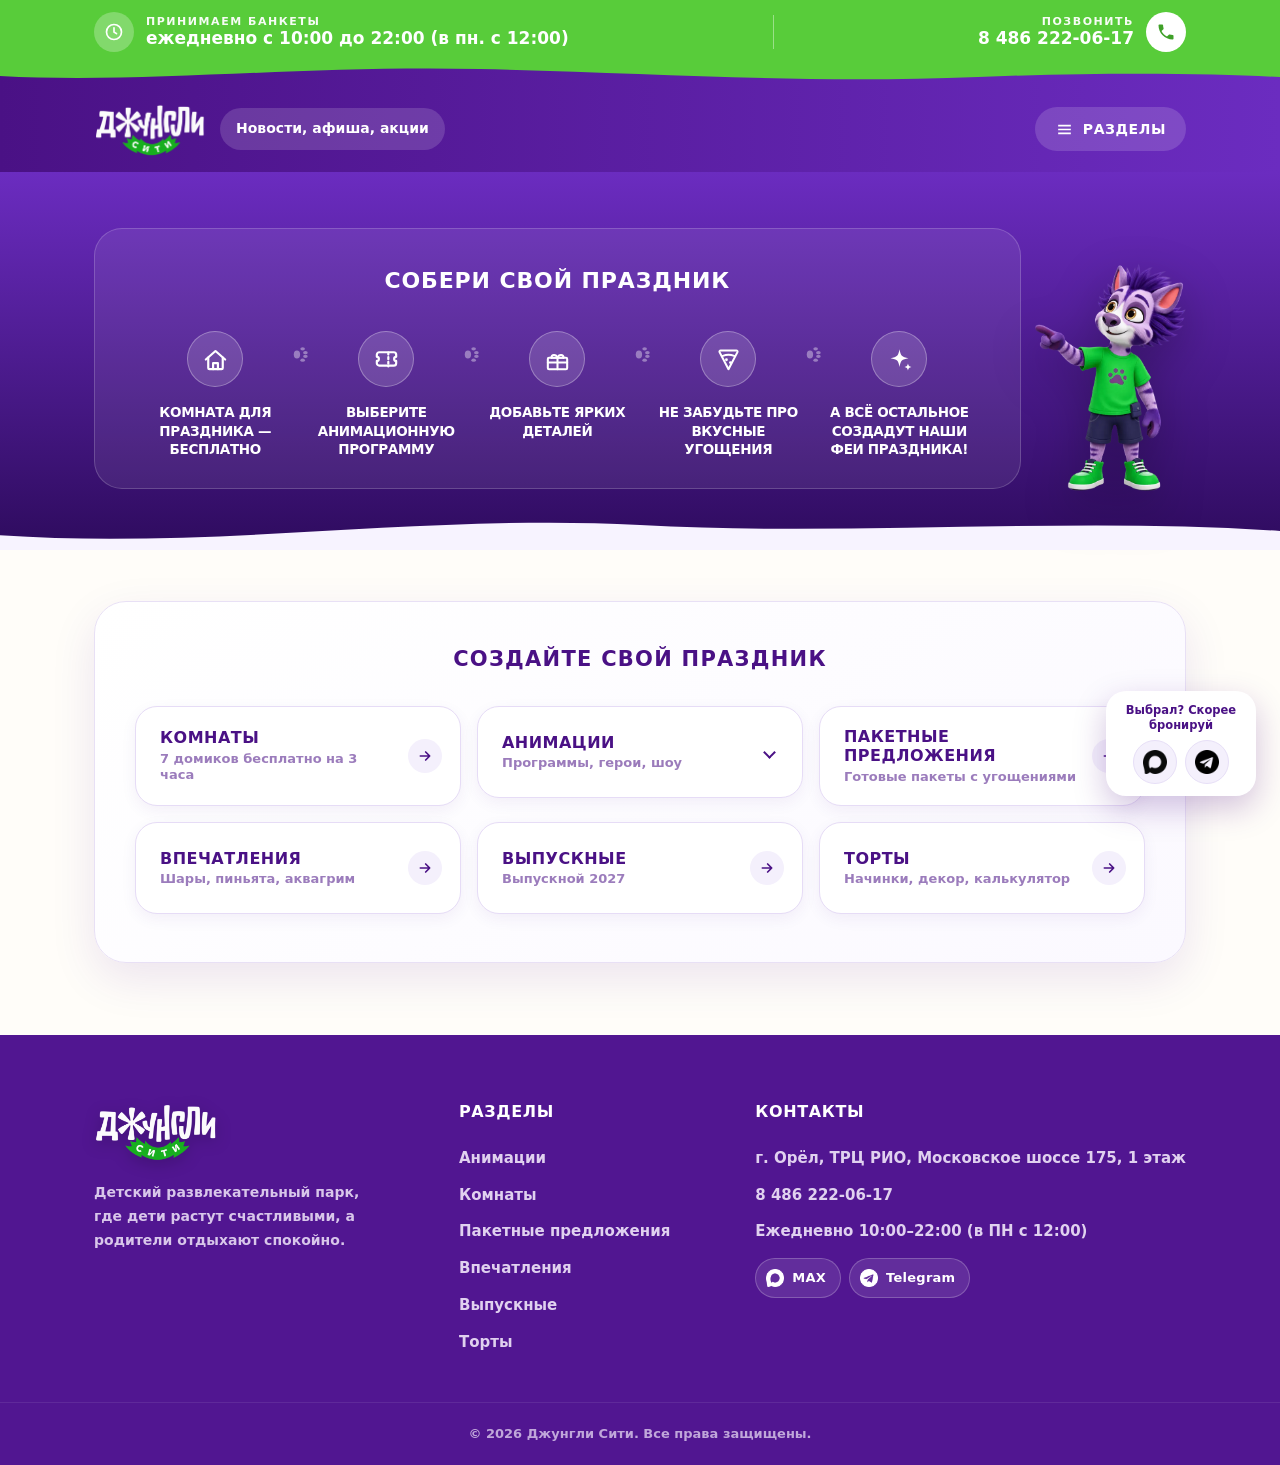
==== commit c766ef43: "1" ====
--- a/index.html
+++ b/index.html
@@ -32,7 +32,7 @@
         </span>
         <span class="top-text">
           <small>Принимаем банкеты</small>
-          <strong>ежедневно с 10:00 до 21:00 (в пн. с 12:00)</strong>
+          <strong>ежедневно с 10:00 до 22:00 (в пн. с 12:00)</strong>
         </span>
       </div>
       <span class="top-divider"></span>
--- a/styles.css
+++ b/styles.css
@@ -1505,3 +1505,63 @@
   footer{padding-bottom:calc(84px + env(safe-area-inset-bottom,0px))}
   html.nav-open .mbar,html.pm-open .mbar{opacity:0;pointer-events:none}
 }
+
+/* фуршетное меню */
+.fur-carousel{position:relative;margin:0 0 26px}
+.fur-track{display:flex;gap:16px;overflow-x:auto;scroll-snap-type:x mandatory;scrollbar-width:none;border-radius:24px}
+.fur-track::-webkit-scrollbar{display:none}
+.fur-slide{flex:0 0 calc((100% - 32px)/3);scroll-snap-align:start;background:linear-gradient(160deg,#fff,var(--bg-lavender));border-radius:24px;aspect-ratio:1/1.05;display:flex;align-items:center;justify-content:center;padding:18px;box-sizing:border-box;box-shadow:0 10px 30px rgba(74,17,133,.08)}
+.fur-slide img{max-width:100%;max-height:100%;object-fit:contain;filter:drop-shadow(0 10px 14px rgba(74,17,133,.18))}
+.fur-arrow{position:absolute;top:calc(50% - 30px);width:44px;height:44px;border-radius:50%;border:none;background:#fff;color:var(--purple-1);padding:0;display:flex;align-items:center;justify-content:center;cursor:pointer;box-shadow:0 6px 18px rgba(74,17,133,.22)}
+.fur-arrow--prev{left:8px}.fur-arrow--next{right:8px}
+.fur-dots{display:flex;justify-content:center;gap:8px;margin-top:14px}
+.fur-dot{width:9px;height:9px;border-radius:50%;border:none;padding:0;background:#D9C8F0;cursor:pointer;transition:all .2s}
+.fur-dot.is-on{background:var(--purple-1);width:24px;border-radius:6px}
+.fur-list{list-style:none;margin:0;padding:8px 22px;background:#fff;border-radius:24px;box-shadow:0 10px 30px rgba(74,17,133,.07)}
+.fur-list li{display:flex;justify-content:space-between;align-items:baseline;gap:18px;padding:15px 0;border-bottom:1px dashed #E3D6F5}
+.fur-list li:last-child{border-bottom:none}
+.fur-row__main b{display:block;font-size:17px;color:var(--purple-1)}
+.fur-row__main span{display:block;font-size:14px;opacity:.8;margin-top:3px;line-height:1.4}
+.fur-row__side{display:flex;flex-direction:column;align-items:flex-end;flex:none}
+.fur-row__side strong{font-size:18px;color:var(--purple-1);white-space:nowrap}
+.fur-row__side em{font-style:normal;font-size:13px;opacity:.65}
+@media(max-width:860px){.fur-slide{flex-basis:calc((100% - 16px)/2)}}
+@media(max-width:560px){.fur-slide{flex-basis:82%}.fur-arrow{display:none}.fur-list{padding:4px 16px}}
+
+/* видео в карточках */
+.program-card__photo--vid{position:relative}
+.vplay{position:absolute;left:50%;bottom:16px;transform:translateX(-50%);display:flex;align-items:center;gap:8px;border:none;border-radius:999px;padding:11px 20px 11px 14px;background:rgba(255,255,255,.95);color:var(--purple-1);font-weight:800;font-size:14px;cursor:pointer;box-shadow:0 8px 22px rgba(46,11,94,.35);white-space:nowrap;transition:transform .2s}
+.vplay:hover{transform:translateX(-50%) scale(1.05)}
+.vplay svg{width:26px;height:26px;padding:5px;box-sizing:border-box;border-radius:50%;background:var(--purple-1);color:#fff}
+.vm{position:fixed;inset:0;z-index:2000;display:none;align-items:center;justify-content:center;background:rgba(20,6,40,.88);padding:16px}
+.vm.open{display:flex}
+.vm__box{position:relative;max-height:100%;max-width:min(92vw,520px);width:100%;display:flex;flex-direction:column;align-items:center}
+.vm video{max-width:100%;max-height:calc(100vh - 90px);border-radius:18px;background:#000;box-shadow:0 20px 60px rgba(0,0,0,.5)}
+.vm__title{color:#fff;font-weight:800;margin:0 0 10px;font-size:16px}
+.vm__close{position:absolute;top:-6px;right:-6px;width:42px;height:42px;border-radius:50%;border:none;background:#fff;color:var(--purple-1);cursor:pointer;display:flex;align-items:center;justify-content:center;box-shadow:0 6px 18px rgba(0,0,0,.4);z-index:2}
+.vm__close svg{width:20px;height:20px}
+html.vm-open{overflow:hidden}
+
+.program-grid__subhead{grid-column:1/-1;margin:18px 0 0;text-align:center;font-size:clamp(22px,3.4vw,32px);line-height:1.2;color:var(--purple-1);text-transform:uppercase;letter-spacing:.01em}
+
+/* широкая текстовая карточка (две колонки) */
+.program-card--wide{grid-column:1/-1}
+.program-card--wide .program-card__body{display:grid;grid-template-columns:1.15fr 1fr;gap:20px 56px;align-items:start;padding:34px 40px}
+.program-card--wide .program-card__title{font-size:28px}
+.program-card--wide .program-card__list{margin-top:4px}
+@media(max-width:860px){.program-card--wide .program-card__body{grid-template-columns:1fr;gap:0;padding:24px}.program-card--wide .program-card__title{font-size:22px}}
+.program-card--wide .program-card__meta{margin:12px 0 16px}
+.program-card--wide .pc-wide__col .program-card__teaser{margin:0 0 12px}
+.program-card--wide .pc-wide__col .program-card__list{margin:6px 0 18px}
+.program-card--wide .pc-wide__col:last-child{padding-top:4px}
+
+/* сборные торты */
+.tk-ex__sub{text-align:center;color:var(--muted,#6b5a86);margin:-6px 0 24px;font-weight:700}
+.tk-ex__grid{display:grid;grid-template-columns:repeat(3,1fr);gap:22px}
+.tk-ex{background:#fff;border:1px solid var(--line);border-radius:24px;padding:22px;box-shadow:0 8px 18px rgba(74,17,133,.08);display:flex;flex-direction:column}
+.tk-ex img{width:70%;margin:0 auto 16px;aspect-ratio:1;border-radius:50%;object-fit:cover;box-shadow:0 8px 18px rgba(74,17,133,.14)}
+.tk-ex p{margin:0 0 4px}
+.tk-ex ul{margin:0 0 12px;padding-left:18px}
+.tk-ex__lbl{font-weight:800}
+.tk-ex__sum{margin-top:auto!important;padding-top:10px;border-top:1px dashed var(--line);font-size:18px;color:var(--purple-1)}
+@media(max-width:860px){.tk-ex__grid{grid-template-columns:1fr;max-width:460px;margin:0 auto}}
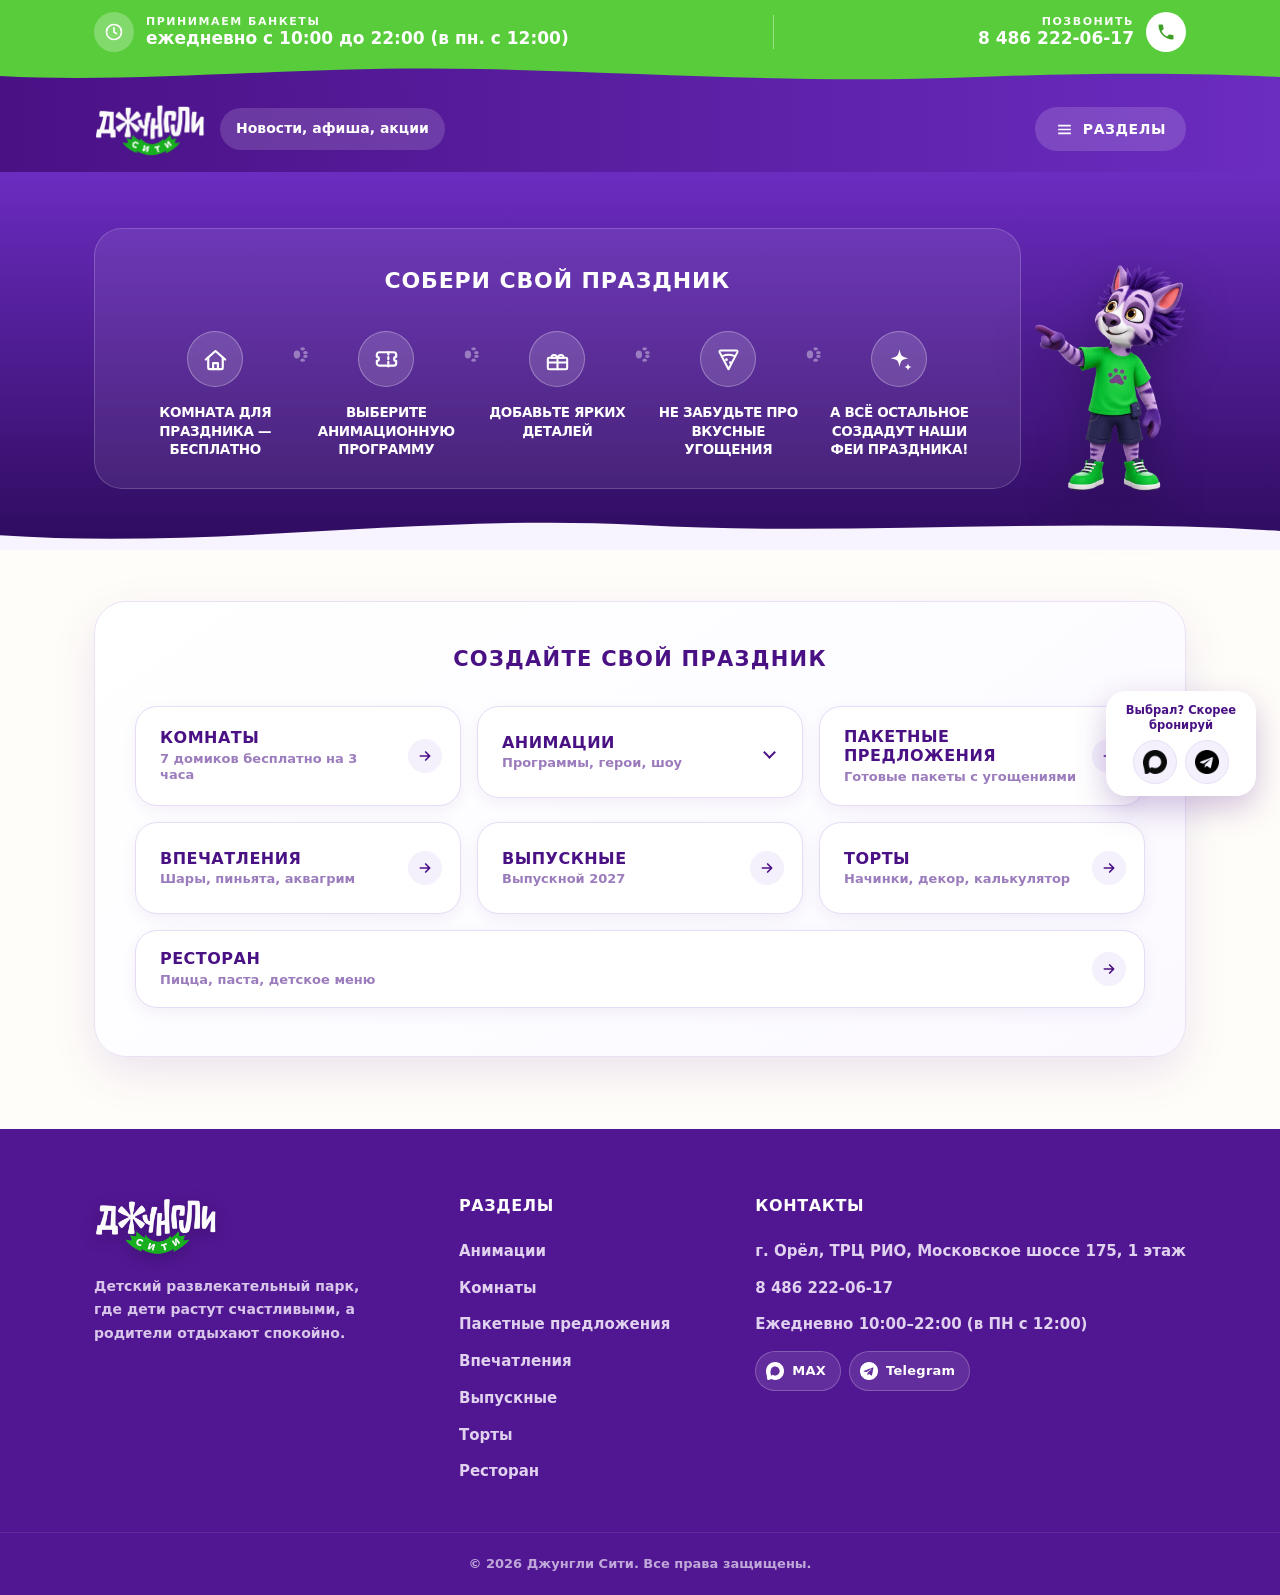
==== commit b17f11c7: "menu" ====
--- a/index.html
+++ b/index.html
@@ -1,6 +1,7 @@
 <!DOCTYPE html>
 <html lang="ru">
 <head>
+<!-- deploy-test 2026-10-05 21:15 -->
 <meta charset="UTF-8">
 <meta name="viewport" content="width=device-width, initial-scale=1.0">
 <meta name="description" content="Дни рождения под ключ: комнаты для праздника, анимации и шоу, впечатления, торты и ресторан. ТРЦ «РИО», Московское шоссе, 175.">
@@ -82,6 +83,7 @@
         <div class="nav-item"><a class="nav-btn" href="vpechatleniya.html"><span class="nav-txt"><span class="nav-t">Впечатления</span><span class="nav-s">Шары, пиньята, аквагрим</span></span></a></div>
         <div class="nav-item"><a class="nav-btn" href="vypusknoy.html"><span class="nav-txt"><span class="nav-t">Выпускные</span><span class="nav-s">Выпускной 2027</span></span></a></div>
         <div class="nav-item"><a class="nav-btn" href="torty.html"><span class="nav-txt"><span class="nav-t">Торты</span><span class="nav-s">Начинки, декор, калькулятор</span></span></a></div>
+        <div class="nav-item"><a class="nav-btn" href="menu.html"><span class="nav-txt"><span class="nav-t">Ресторан</span><span class="nav-s">Пицца, паста, детское меню</span></span></a></div>
         <div class="nav-panel__foot">
           <a class="nav-foot__phone" href="tel:84862220617"><small>Бронирование</small>8 486 222-06-17</a>
           <div class="nav-foot__msg">
@@ -190,6 +192,7 @@
         <a href="vpechatleniya.html" class="nav-card"><span class="qn-txt"><span class="qn-t">Впечатления</span><span class="qn-s">Шары, пиньята, аквагрим</span></span><span class="qn-go" aria-hidden="true"><svg viewBox="0 0 24 24" fill="none" stroke="currentColor" stroke-width="2.5" stroke-linecap="round" stroke-linejoin="round"><path d="M5 12h14M13 6l6 6-6 6"/></svg></span></a>
         <a href="vypusknoy.html" class="nav-card"><span class="qn-txt"><span class="qn-t">Выпускные</span><span class="qn-s">Выпускной 2027</span></span><span class="qn-go" aria-hidden="true"><svg viewBox="0 0 24 24" fill="none" stroke="currentColor" stroke-width="2.5" stroke-linecap="round" stroke-linejoin="round"><path d="M5 12h14M13 6l6 6-6 6"/></svg></span></a>
         <a href="torty.html" class="nav-card"><span class="qn-txt"><span class="qn-t">Торты</span><span class="qn-s">Начинки, декор, калькулятор</span></span><span class="qn-go" aria-hidden="true"><svg viewBox="0 0 24 24" fill="none" stroke="currentColor" stroke-width="2.5" stroke-linecap="round" stroke-linejoin="round"><path d="M5 12h14M13 6l6 6-6 6"/></svg></span></a>
+        <a href="menu.html" class="nav-card nav-card--wide"><span class="qn-txt"><span class="qn-t">Ресторан</span><span class="qn-s">Пицца, паста, детское меню</span></span><span class="qn-go" aria-hidden="true"><svg viewBox="0 0 24 24" fill="none" stroke="currentColor" stroke-width="2.5" stroke-linecap="round" stroke-linejoin="round"><path d="M5 12h14M13 6l6 6-6 6"/></svg></span></a>
       </div>
     </div>
   </div>
@@ -209,6 +212,7 @@
       <a href="vpechatleniya.html">Впечатления</a>
       <a href="vypusknoy.html">Выпускные</a>
       <a href="torty.html">Торты</a>
+      <a href="menu.html">Ресторан</a>
     </div>
     <div>
       <h4>Контакты</h4>
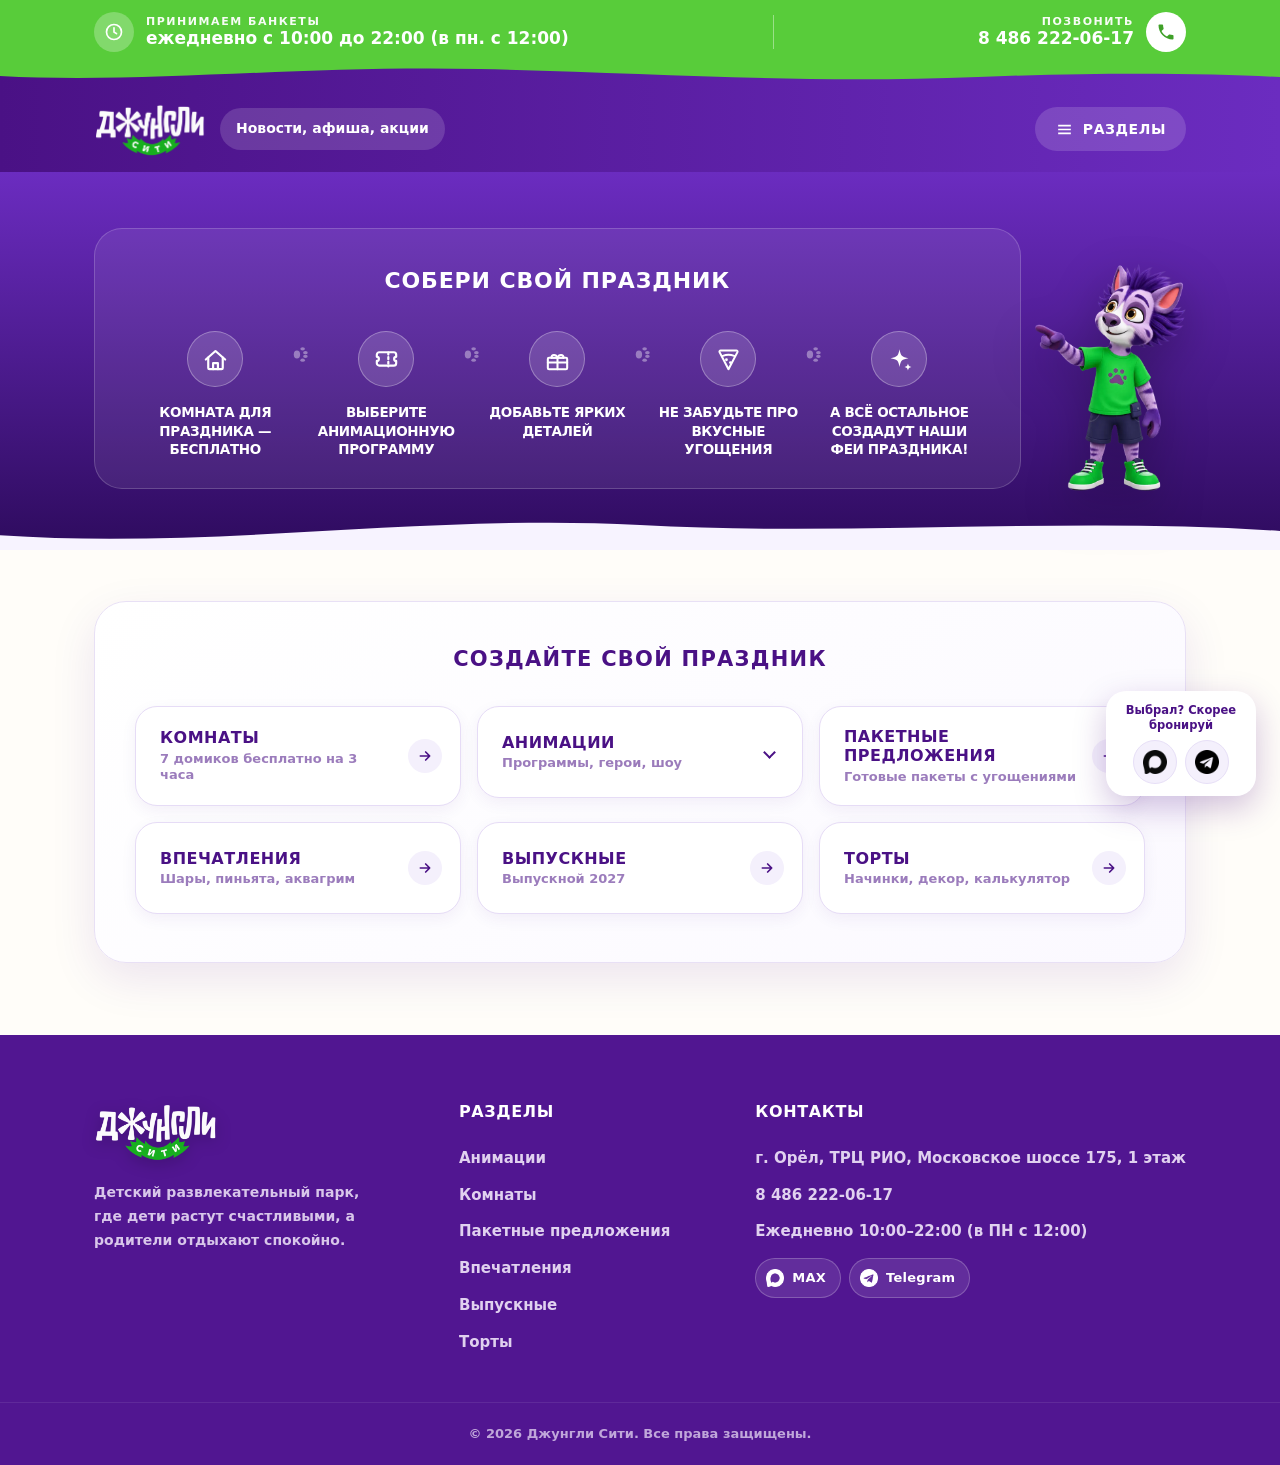
==== commit fd8d3b08: "111" ====
--- a/index.html
+++ b/index.html
@@ -83,7 +83,6 @@
         <div class="nav-item"><a class="nav-btn" href="vpechatleniya.html"><span class="nav-txt"><span class="nav-t">Впечатления</span><span class="nav-s">Шары, пиньята, аквагрим</span></span></a></div>
         <div class="nav-item"><a class="nav-btn" href="vypusknoy.html"><span class="nav-txt"><span class="nav-t">Выпускные</span><span class="nav-s">Выпускной 2027</span></span></a></div>
         <div class="nav-item"><a class="nav-btn" href="torty.html"><span class="nav-txt"><span class="nav-t">Торты</span><span class="nav-s">Начинки, декор, калькулятор</span></span></a></div>
-        <div class="nav-item"><a class="nav-btn" href="menu.html"><span class="nav-txt"><span class="nav-t">Ресторан</span><span class="nav-s">Пицца, паста, детское меню</span></span></a></div>
         <div class="nav-panel__foot">
           <a class="nav-foot__phone" href="tel:84862220617"><small>Бронирование</small>8 486 222-06-17</a>
           <div class="nav-foot__msg">
@@ -192,7 +191,6 @@
         <a href="vpechatleniya.html" class="nav-card"><span class="qn-txt"><span class="qn-t">Впечатления</span><span class="qn-s">Шары, пиньята, аквагрим</span></span><span class="qn-go" aria-hidden="true"><svg viewBox="0 0 24 24" fill="none" stroke="currentColor" stroke-width="2.5" stroke-linecap="round" stroke-linejoin="round"><path d="M5 12h14M13 6l6 6-6 6"/></svg></span></a>
         <a href="vypusknoy.html" class="nav-card"><span class="qn-txt"><span class="qn-t">Выпускные</span><span class="qn-s">Выпускной 2027</span></span><span class="qn-go" aria-hidden="true"><svg viewBox="0 0 24 24" fill="none" stroke="currentColor" stroke-width="2.5" stroke-linecap="round" stroke-linejoin="round"><path d="M5 12h14M13 6l6 6-6 6"/></svg></span></a>
         <a href="torty.html" class="nav-card"><span class="qn-txt"><span class="qn-t">Торты</span><span class="qn-s">Начинки, декор, калькулятор</span></span><span class="qn-go" aria-hidden="true"><svg viewBox="0 0 24 24" fill="none" stroke="currentColor" stroke-width="2.5" stroke-linecap="round" stroke-linejoin="round"><path d="M5 12h14M13 6l6 6-6 6"/></svg></span></a>
-        <a href="menu.html" class="nav-card nav-card--wide"><span class="qn-txt"><span class="qn-t">Ресторан</span><span class="qn-s">Пицца, паста, детское меню</span></span><span class="qn-go" aria-hidden="true"><svg viewBox="0 0 24 24" fill="none" stroke="currentColor" stroke-width="2.5" stroke-linecap="round" stroke-linejoin="round"><path d="M5 12h14M13 6l6 6-6 6"/></svg></span></a>
       </div>
     </div>
   </div>
@@ -212,7 +210,6 @@
       <a href="vpechatleniya.html">Впечатления</a>
       <a href="vypusknoy.html">Выпускные</a>
       <a href="torty.html">Торты</a>
-      <a href="menu.html">Ресторан</a>
     </div>
     <div>
       <h4>Контакты</h4>
--- a/styles.css
+++ b/styles.css
@@ -1507,16 +1507,6 @@
 }
 
 /* фуршетное меню */
-.fur-carousel{position:relative;margin:0 0 26px}
-.fur-track{display:flex;gap:16px;overflow-x:auto;scroll-snap-type:x mandatory;scrollbar-width:none;border-radius:24px}
-.fur-track::-webkit-scrollbar{display:none}
-.fur-slide{flex:0 0 calc((100% - 32px)/3);scroll-snap-align:start;background:linear-gradient(160deg,#fff,var(--bg-lavender));border-radius:24px;aspect-ratio:1/1.05;display:flex;align-items:center;justify-content:center;padding:18px;box-sizing:border-box;box-shadow:0 10px 30px rgba(74,17,133,.08)}
-.fur-slide img{max-width:100%;max-height:100%;object-fit:contain;filter:drop-shadow(0 10px 14px rgba(74,17,133,.18))}
-.fur-arrow{position:absolute;top:calc(50% - 30px);width:44px;height:44px;border-radius:50%;border:none;background:#fff;color:var(--purple-1);padding:0;display:flex;align-items:center;justify-content:center;cursor:pointer;box-shadow:0 6px 18px rgba(74,17,133,.22)}
-.fur-arrow--prev{left:8px}.fur-arrow--next{right:8px}
-.fur-dots{display:flex;justify-content:center;gap:8px;margin-top:14px}
-.fur-dot{width:9px;height:9px;border-radius:50%;border:none;padding:0;background:#D9C8F0;cursor:pointer;transition:all .2s}
-.fur-dot.is-on{background:var(--purple-1);width:24px;border-radius:6px}
 .fur-list{list-style:none;margin:0;padding:8px 22px;background:#fff;border-radius:24px;box-shadow:0 10px 30px rgba(74,17,133,.07)}
 .fur-list li{display:flex;justify-content:space-between;align-items:baseline;gap:18px;padding:15px 0;border-bottom:1px dashed #E3D6F5}
 .fur-list li:last-child{border-bottom:none}
@@ -1525,8 +1515,7 @@
 .fur-row__side{display:flex;flex-direction:column;align-items:flex-end;flex:none}
 .fur-row__side strong{font-size:18px;color:var(--purple-1);white-space:nowrap}
 .fur-row__side em{font-style:normal;font-size:13px;opacity:.65}
-@media(max-width:860px){.fur-slide{flex-basis:calc((100% - 16px)/2)}}
-@media(max-width:560px){.fur-slide{flex-basis:82%}.fur-arrow{display:none}.fur-list{padding:4px 16px}}
+@media(max-width:560px){.fur-list{padding:4px 16px}}
 
 /* видео в карточках */
 .program-card__photo--vid{position:relative}
@@ -1565,3 +1554,54 @@
 .tk-ex__lbl{font-weight:800}
 .tk-ex__sum{margin-top:auto!important;padding-top:10px;border-top:1px dashed var(--line);font-size:18px;color:var(--purple-1)}
 @media(max-width:860px){.tk-ex__grid{grid-template-columns:1fr;max-width:460px;margin:0 auto}}
+
+/* подзаголовок блюда */
+.dish-card__sub{display:block;margin-top:4px;font-size:13px;font-weight:700;text-transform:none;letter-spacing:0;opacity:.75}
+
+/* ===== Фуршет: «сцена» ===== */
+.fst{background:linear-gradient(180deg,#F4EEFD 0%,#FBF8FF 70%,rgba(255,253,249,0) 100%);border-radius:36px;padding:28px 20px 26px;margin-bottom:28px}
+.fst-stage{position:relative;height:340px;touch-action:pan-y;user-select:none;-webkit-user-select:none}
+.fst-track{position:absolute;inset:0}
+.fst-it{position:absolute;left:50%;bottom:28px;width:300px;height:300px;padding:0;border:none;background:none;display:flex;align-items:flex-end;justify-content:center;transform-origin:50% 100%;transition:transform .55s cubic-bezier(.2,.8,.2,1),opacity .4s ease;cursor:pointer}
+.fst-it.is-on{cursor:default}
+.fst-it img{max-width:100%;max-height:100%;object-fit:contain;filter:drop-shadow(0 16px 18px rgba(74,17,133,.2));pointer-events:none;-webkit-user-drag:none}
+.fst-it:not(.is-on) img{filter:drop-shadow(0 10px 12px rgba(74,17,133,.12)) saturate(.85)}
+.fst-ped{position:absolute;left:50%;bottom:14px;width:300px;height:34px;transform:translateX(-50%);border-radius:50%;background:radial-gradient(ellipse at center,rgba(74,17,133,.24),rgba(74,17,133,0) 70%);pointer-events:none}
+.fst-arrow{position:absolute;top:calc(50% - 40px);z-index:20;width:50px;height:50px;border-radius:50%;border:none;background:#fff;color:var(--purple-1);padding:0;display:flex;align-items:center;justify-content:center;cursor:pointer;box-shadow:0 8px 22px rgba(74,17,133,.18);transition:transform .2s,box-shadow .2s}
+.fst-arrow:hover{transform:scale(1.06);box-shadow:0 12px 26px rgba(74,17,133,.24)}
+.fst-arrow--prev{left:6px}.fst-arrow--next{right:6px}
+.fst-cap{text-align:center;margin-top:10px;min-height:96px}
+.fst-name{font-size:24px;color:var(--purple-1);margin:0;line-height:1.2}
+.fst-desc{margin:6px auto 0;max-width:560px;font-size:15px;font-weight:600;opacity:.8;line-height:1.45}
+.fst-meta{display:flex;justify-content:center;align-items:baseline;gap:14px;margin-top:8px}
+.fst-w{font-size:13px;font-weight:700;opacity:.6}
+.fst-p{font-size:26px;font-weight:900;color:var(--purple-1)}
+.fst-thumbs{display:flex;justify-content:center;flex-wrap:wrap;gap:10px;margin-top:18px}
+.fst-th{width:64px;height:64px;border-radius:18px;border:2px solid transparent;background:#fff;padding:6px;cursor:pointer;box-shadow:0 4px 12px rgba(74,17,133,.08);transition:border-color .2s,transform .2s}
+.fst-th:hover{transform:translateY(-2px)}
+.fst-th.is-on{border-color:var(--purple-1)}
+.fst-th img{width:100%;height:100%;object-fit:contain;pointer-events:none}
+.fur-more{background:#fff;border-radius:24px;box-shadow:0 10px 30px rgba(74,17,133,.07);padding:4px 0 0}
+.fur-more__title{font-size:13px;text-transform:uppercase;letter-spacing:.06em;color:var(--purple-1);opacity:.7;margin:16px 22px 0}
+.fur-more .fur-list{box-shadow:none;background:none}
+@media(max-width:560px){
+  .fst{padding:18px 8px 20px;border-radius:26px}
+  .fst-stage{height:250px}
+  .fst-it{width:220px;height:220px;bottom:22px}
+  .fst-ped{width:220px;bottom:10px}
+  .fst-arrow{width:42px;height:42px;top:calc(50% - 34px)}
+  .fst-name{font-size:20px}.fst-desc{font-size:14px;padding:0 8px}.fst-p{font-size:23px}
+  .fst-thumbs{gap:8px}
+  .fst-th{width:44px;height:44px;border-radius:13px;padding:4px}
+  .fur-more__title{margin:14px 16px 0}
+}
+@media(prefers-reduced-motion:reduce){.fst-it{transition:none}}
+
+/* ===== Категории меню: без полосы прокрутки ===== */
+.menu-filters__inner{scrollbar-width:none}
+.menu-filters__inner::-webkit-scrollbar{display:none}
+.mf-arrow{position:absolute;top:50%;transform:translateY(-50%);z-index:3;width:38px;height:38px;border-radius:50%;border:none;background:#fff;color:var(--purple-1);box-shadow:0 4px 14px rgba(74,17,133,.18);display:none;align-items:center;justify-content:center;cursor:pointer;padding:0}
+.mf-arrow--prev{left:max(8px,calc(50% - 600px))}.mf-arrow--next{right:max(8px,calc(50% - 600px))}
+.menu-filters.mf-can-prev .mf-arrow--prev{display:flex}
+.menu-filters.mf-can-next .mf-arrow--next{display:flex}
+@media(hover:none),(max-width:640px){.mf-arrow{display:none!important}}
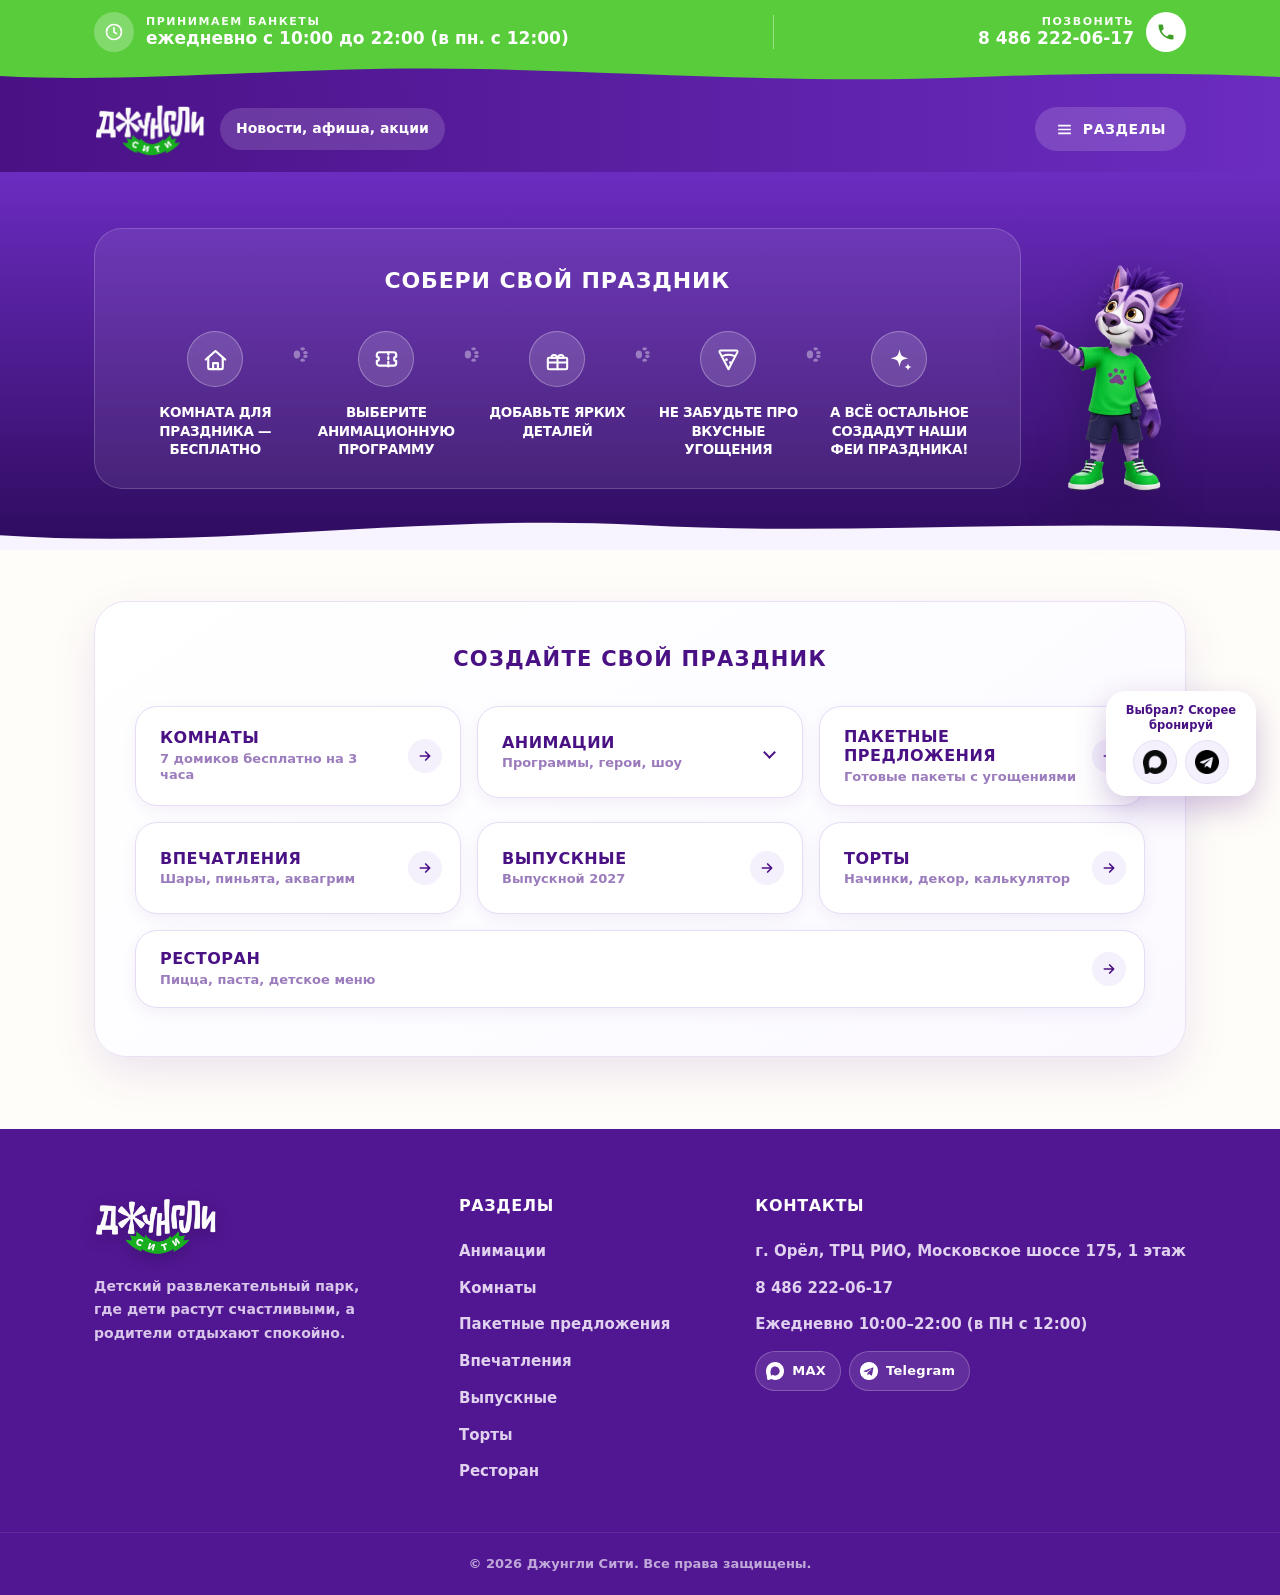
==== commit cc6491a1: "Админка (nikon671games): Разделы сайта: показан «Ресторан»" ====
--- a/index.html
+++ b/index.html
@@ -1,6 +1,5 @@
 <!DOCTYPE html>
-<html lang="ru">
-<head>
+<html lang="ru"><head>
 <!-- deploy-test 2026-10-05 21:15 -->
 <meta charset="UTF-8">
 <meta name="viewport" content="width=device-width, initial-scale=1.0">
@@ -20,7 +19,7 @@
 <link rel="icon" type="image/png" sizes="32x32" href="images/favicon-32.png">
 <link rel="icon" type="image/png" sizes="16x16" href="images/favicon-16.png">
 <link rel="apple-touch-icon" href="images/apple-touch-icon.png">
-<link rel="stylesheet" href="styles.css">
+<link rel="stylesheet" href="styles.css?v=20261106">
 </head>
 <body>
 
@@ -29,7 +28,7 @@
     <div class="container top-bar__inner">
       <div class="top-item">
         <span class="top-icon top-icon--green">
-          <svg viewBox="0 0 24 24" fill="none" stroke="currentColor" stroke-width="2" stroke-linecap="round"><circle cx="12" cy="12" r="9"/><path d="M12 7v5l3 2"/></svg>
+          <svg viewBox="0 0 24 24" fill="none" stroke="currentColor" stroke-width="2" stroke-linecap="round"><circle cx="12" cy="12" r="9"></circle><path d="M12 7v5l3 2"></path></svg>
         </span>
         <span class="top-text">
           <small>Принимаем банкеты</small>
@@ -43,13 +42,13 @@
           <strong>8 486 222-06-17</strong>
         </span>
         <span class="top-icon top-icon--white">
-          <svg viewBox="0 0 24 24" fill="currentColor"><path d="M6.6 10.8c1.4 2.8 3.8 5.1 6.6 6.6l2.2-2.2c.3-.3.7-.4 1-.2 1.1.4 2.3.6 3.6.6.6 0 1 .4 1 1V20c0 .6-.4 1-1 1C10.6 21 3 13.4 3 4c0-.6.4-1 1-1h3.5c.6 0 1 .4 1 1 0 1.2.2 2.4.6 3.6.1.3 0 .7-.2 1l-2.3 2.2z"/></svg>
+          <svg viewBox="0 0 24 24" fill="currentColor"><path d="M6.6 10.8c1.4 2.8 3.8 5.1 6.6 6.6l2.2-2.2c.3-.3.7-.4 1-.2 1.1.4 2.3.6 3.6.6.6 0 1 .4 1 1V20c0 .6-.4 1-1 1C10.6 21 3 13.4 3 4c0-.6.4-1 1-1h3.5c.6 0 1 .4 1 1 0 1.2.2 2.4.6 3.6.1.3 0 .7-.2 1l-2.3 2.2z"></path></svg>
         </span>
       </a>
     </div>
     <svg class="top-wave" viewBox="0 0 1440 52" preserveAspectRatio="none" aria-hidden="true">
-      <defs><linearGradient id="gh" x1="0" y1="0" x2="1" y2="0"><stop offset="0" stop-color="#4a1185"/><stop offset="1" stop-color="#6b2cc0"/></linearGradient></defs>
-      <path fill="url(#gh)" d="M0,30 C160,46 340,8 540,16 C740,24 900,46 1100,32 C1260,21 1370,26 1440,32 L1440,52 L0,52 Z"/>
+      <defs><linearGradient id="gh" x1="0" y1="0" x2="1" y2="0"><stop offset="0" stop-color="#4a1185"></stop><stop offset="1" stop-color="#6b2cc0"></stop></linearGradient></defs>
+      <path fill="url(#gh)" d="M0,30 C160,46 340,8 540,16 C740,24 900,46 1100,32 C1260,21 1370,26 1440,32 L1440,52 L0,52 Z"></path>
     </svg>
   </div>
 </header>
@@ -63,7 +62,7 @@
       <nav class="nav" id="nav" aria-label="Разделы сайта">
         <div class="nav-panel__head">
           <span class="nav-panel__title">Разделы</span>
-          <button class="nav-close" type="button" id="navClose" aria-label="Закрыть меню"><svg viewBox="0 0 24 24" fill="none" stroke="currentColor" stroke-width="2.5" stroke-linecap="round"><path d="M6 6l12 12M18 6 6 18"/></svg></button>
+          <button class="nav-close" type="button" id="navClose" aria-label="Закрыть меню"><svg viewBox="0 0 24 24" fill="none" stroke="currentColor" stroke-width="2.5" stroke-linecap="round"><path d="M6 6l12 12M18 6 6 18"></path></svg></button>
         </div>
         <div class="nav-item"><a class="nav-btn" href="komnaty.html"><span class="nav-txt"><span class="nav-t">Комнаты</span><span class="nav-s">7 домиков бесплатно на 3 часа</span></span></a></div>
         <div class="nav-item">
@@ -83,6 +82,7 @@
         <div class="nav-item"><a class="nav-btn" href="vpechatleniya.html"><span class="nav-txt"><span class="nav-t">Впечатления</span><span class="nav-s">Шары, пиньята, аквагрим</span></span></a></div>
         <div class="nav-item"><a class="nav-btn" href="vypusknoy.html"><span class="nav-txt"><span class="nav-t">Выпускные</span><span class="nav-s">Выпускной 2027</span></span></a></div>
         <div class="nav-item"><a class="nav-btn" href="torty.html"><span class="nav-txt"><span class="nav-t">Торты</span><span class="nav-s">Начинки, декор, калькулятор</span></span></a></div>
+        <div class="nav-item"><a class="nav-btn" href="menu.html"><span class="nav-txt"><span class="nav-t">Ресторан</span><span class="nav-s">Пицца, паста, детское меню</span></span></a></div>
         <div class="nav-panel__foot">
           <a class="nav-foot__phone" href="tel:84862220617"><small>Бронирование</small>8 486 222-06-17</a>
           <div class="nav-foot__msg">
@@ -91,7 +91,7 @@
           </div>
         </div>
       </nav>
-      <button class="burger" id="burger" type="button" aria-label="Открыть разделы" aria-controls="nav" aria-expanded="false"><svg viewBox="0 0 24 24" fill="none" stroke="currentColor" stroke-width="2.2"><path d="M4 7h16M4 12h16M4 17h16"/></svg>Разделы</button>
+      <button class="burger" id="burger" type="button" aria-label="Открыть разделы" aria-controls="nav" aria-expanded="false"><svg viewBox="0 0 24 24" fill="none" stroke="currentColor" stroke-width="2.2"><path d="M4 7h16M4 12h16M4 17h16"></path></svg>Разделы</button>
     </div>
 </div>
 
@@ -106,51 +106,51 @@
 
         <div class="journey-step">
           <div class="journey-step__paw">
-            <svg viewBox="0 0 24 24" fill="none" stroke="currentColor" stroke-width="1.8" stroke-linecap="round" stroke-linejoin="round"><path d="M4 12L12 5l8 7"/><path d="M6 10.5V19a1 1 0 0 0 1 1h10a1 1 0 0 0 1-1v-8.5"/><path d="M10 20v-5h4v5"/></svg>
+            <svg viewBox="0 0 24 24" fill="none" stroke="currentColor" stroke-width="1.8" stroke-linecap="round" stroke-linejoin="round"><path d="M4 12L12 5l8 7"></path><path d="M6 10.5V19a1 1 0 0 0 1 1h10a1 1 0 0 0 1-1v-8.5"></path><path d="M10 20v-5h4v5"></path></svg>
           </div>
           <h3 class="journey-step__title">Комната для праздника — бесплатно</h3>
         </div>
 
         <span class="journey-paw" aria-hidden="true">
-          <svg viewBox="0 0 24 24" fill="currentColor"><ellipse cx="12" cy="16.5" rx="5" ry="4"/><ellipse cx="4.8" cy="9.3" rx="2.1" ry="2.9"/><ellipse cx="9.7" cy="5.8" rx="2.1" ry="2.9"/><ellipse cx="14.3" cy="5.8" rx="2.1" ry="2.9"/><ellipse cx="19.2" cy="9.3" rx="2.1" ry="2.9"/></svg>
-        </span>
-
-        <div class="journey-step">
-          <div class="journey-step__paw">
-            <svg viewBox="0 0 24 24" fill="none" stroke="currentColor" stroke-width="1.8" stroke-linecap="round" stroke-linejoin="round"><path d="M4 8a2 2 0 0 1 2-2h12a2 2 0 0 1 2 2v1.8a1.7 1.7 0 0 0 0 3.4V15a2 2 0 0 1-2 2H6a2 2 0 0 1-2-2v-1.8a1.7 1.7 0 0 0 0-3.4V8Z"/><path d="M13.5 6.3v11.4" stroke-dasharray="1.6 2.2"/></svg>
+          <svg viewBox="0 0 24 24" fill="currentColor"><ellipse cx="12" cy="16.5" rx="5" ry="4"></ellipse><ellipse cx="4.8" cy="9.3" rx="2.1" ry="2.9"></ellipse><ellipse cx="9.7" cy="5.8" rx="2.1" ry="2.9"></ellipse><ellipse cx="14.3" cy="5.8" rx="2.1" ry="2.9"></ellipse><ellipse cx="19.2" cy="9.3" rx="2.1" ry="2.9"></ellipse></svg>
+        </span>
+
+        <div class="journey-step">
+          <div class="journey-step__paw">
+            <svg viewBox="0 0 24 24" fill="none" stroke="currentColor" stroke-width="1.8" stroke-linecap="round" stroke-linejoin="round"><path d="M4 8a2 2 0 0 1 2-2h12a2 2 0 0 1 2 2v1.8a1.7 1.7 0 0 0 0 3.4V15a2 2 0 0 1-2 2H6a2 2 0 0 1-2-2v-1.8a1.7 1.7 0 0 0 0-3.4V8Z"></path><path d="M13.5 6.3v11.4" stroke-dasharray="1.6 2.2"></path></svg>
           </div>
           <h3 class="journey-step__title">Выберите анимационную программу</h3>
         </div>
 
         <span class="journey-paw" aria-hidden="true">
-          <svg viewBox="0 0 24 24" fill="currentColor"><ellipse cx="12" cy="16.5" rx="5" ry="4"/><ellipse cx="4.8" cy="9.3" rx="2.1" ry="2.9"/><ellipse cx="9.7" cy="5.8" rx="2.1" ry="2.9"/><ellipse cx="14.3" cy="5.8" rx="2.1" ry="2.9"/><ellipse cx="19.2" cy="9.3" rx="2.1" ry="2.9"/></svg>
-        </span>
-
-        <div class="journey-step">
-          <div class="journey-step__paw">
-            <svg viewBox="0 0 24 24" fill="none" stroke="currentColor" stroke-width="1.7" stroke-linecap="round" stroke-linejoin="round"><rect x="4" y="10.5" width="16" height="9.5" rx="1"/><path d="M4 14.5h16"/><path d="M12 10.5v9.5"/><path d="M12 10.5c-1.2-3.2-5.2-3-5 .3.1 0-.2-.3 5-.3Z"/><path d="M12 10.5c1.2-3.2 5.2-3 5 .3-.1 0 .2-.3-5-.3Z"/></svg>
+          <svg viewBox="0 0 24 24" fill="currentColor"><ellipse cx="12" cy="16.5" rx="5" ry="4"></ellipse><ellipse cx="4.8" cy="9.3" rx="2.1" ry="2.9"></ellipse><ellipse cx="9.7" cy="5.8" rx="2.1" ry="2.9"></ellipse><ellipse cx="14.3" cy="5.8" rx="2.1" ry="2.9"></ellipse><ellipse cx="19.2" cy="9.3" rx="2.1" ry="2.9"></ellipse></svg>
+        </span>
+
+        <div class="journey-step">
+          <div class="journey-step__paw">
+            <svg viewBox="0 0 24 24" fill="none" stroke="currentColor" stroke-width="1.7" stroke-linecap="round" stroke-linejoin="round"><rect x="4" y="10.5" width="16" height="9.5" rx="1"></rect><path d="M4 14.5h16"></path><path d="M12 10.5v9.5"></path><path d="M12 10.5c-1.2-3.2-5.2-3-5 .3.1 0-.2-.3 5-.3Z"></path><path d="M12 10.5c1.2-3.2 5.2-3 5 .3-.1 0 .2-.3-5-.3Z"></path></svg>
           </div>
           <h3 class="journey-step__title">Добавьте ярких деталей</h3>
         </div>
 
         <span class="journey-paw" aria-hidden="true">
-          <svg viewBox="0 0 24 24" fill="currentColor"><ellipse cx="12" cy="16.5" rx="5" ry="4"/><ellipse cx="4.8" cy="9.3" rx="2.1" ry="2.9"/><ellipse cx="9.7" cy="5.8" rx="2.1" ry="2.9"/><ellipse cx="14.3" cy="5.8" rx="2.1" ry="2.9"/><ellipse cx="19.2" cy="9.3" rx="2.1" ry="2.9"/></svg>
-        </span>
-
-        <div class="journey-step">
-          <div class="journey-step__paw">
-            <svg viewBox="0 0 24 24" fill="none" stroke="currentColor" stroke-width="1.7" stroke-linecap="round" stroke-linejoin="round"><path d="M12 20 4.6 5.9a1 1 0 0 1 .9-1.4h13a1 1 0 0 1 .9 1.4L12 20Z"/><path d="M7.3 9c2.7-1 6.7-1 9.4 0"/><circle cx="10.3" cy="12.2" r="1.15" fill="currentColor" stroke="none"/><circle cx="13.6" cy="14.5" r="1.15" fill="currentColor" stroke="none"/></svg>
+          <svg viewBox="0 0 24 24" fill="currentColor"><ellipse cx="12" cy="16.5" rx="5" ry="4"></ellipse><ellipse cx="4.8" cy="9.3" rx="2.1" ry="2.9"></ellipse><ellipse cx="9.7" cy="5.8" rx="2.1" ry="2.9"></ellipse><ellipse cx="14.3" cy="5.8" rx="2.1" ry="2.9"></ellipse><ellipse cx="19.2" cy="9.3" rx="2.1" ry="2.9"></ellipse></svg>
+        </span>
+
+        <div class="journey-step">
+          <div class="journey-step__paw">
+            <svg viewBox="0 0 24 24" fill="none" stroke="currentColor" stroke-width="1.7" stroke-linecap="round" stroke-linejoin="round"><path d="M12 20 4.6 5.9a1 1 0 0 1 .9-1.4h13a1 1 0 0 1 .9 1.4L12 20Z"></path><path d="M7.3 9c2.7-1 6.7-1 9.4 0"></path><circle cx="10.3" cy="12.2" r="1.15" fill="currentColor" stroke="none"></circle><circle cx="13.6" cy="14.5" r="1.15" fill="currentColor" stroke="none"></circle></svg>
           </div>
           <h3 class="journey-step__title">Не забудьте про вкусные угощения</h3>
         </div>
 
         <span class="journey-paw" aria-hidden="true">
-          <svg viewBox="0 0 24 24" fill="currentColor"><ellipse cx="12" cy="16.5" rx="5" ry="4"/><ellipse cx="4.8" cy="9.3" rx="2.1" ry="2.9"/><ellipse cx="9.7" cy="5.8" rx="2.1" ry="2.9"/><ellipse cx="14.3" cy="5.8" rx="2.1" ry="2.9"/><ellipse cx="19.2" cy="9.3" rx="2.1" ry="2.9"/></svg>
-        </span>
-
-        <div class="journey-step">
-          <div class="journey-step__paw">
-            <svg viewBox="0 0 24 24" fill="currentColor"><path d="M12 3.5c.5 2.6 1 4.4 2 5.4s2.8 1.5 5.4 2c-2.6.5-4.4 1-5.4 2s-1.5 2.8-2 5.4c-.5-2.6-1-4.4-2-5.4s-2.8-1.5-5.4-2c2.6-.5 4.4-1 5.4-2s1.5-2.8 2-5.4Z"/><path d="M19 15.3c.25 1 .5 1.6.9 2s1 .65 2 .9c-1 .25-1.6.5-2 .9s-.65 1-.9 2c-.25-1-.5-1.6-.9-2s-1-.65-2-.9c1-.25 1.6-.5 2-.9s.65-1 .9-2Z"/></svg>
+          <svg viewBox="0 0 24 24" fill="currentColor"><ellipse cx="12" cy="16.5" rx="5" ry="4"></ellipse><ellipse cx="4.8" cy="9.3" rx="2.1" ry="2.9"></ellipse><ellipse cx="9.7" cy="5.8" rx="2.1" ry="2.9"></ellipse><ellipse cx="14.3" cy="5.8" rx="2.1" ry="2.9"></ellipse><ellipse cx="19.2" cy="9.3" rx="2.1" ry="2.9"></ellipse></svg>
+        </span>
+
+        <div class="journey-step">
+          <div class="journey-step__paw">
+            <svg viewBox="0 0 24 24" fill="currentColor"><path d="M12 3.5c.5 2.6 1 4.4 2 5.4s2.8 1.5 5.4 2c-2.6.5-4.4 1-5.4 2s-1.5 2.8-2 5.4c-.5-2.6-1-4.4-2-5.4s-2.8-1.5-5.4-2c2.6-.5 4.4-1 5.4-2s1.5-2.8 2-5.4Z"></path><path d="M19 15.3c.25 1 .5 1.6.9 2s1 .65 2 .9c-1 .25-1.6.5-2 .9s-.65 1-.9 2c-.25-1-.5-1.6-.9-2s-1-.65-2-.9c1-.25 1.6-.5 2-.9s.65-1 .9-2Z"></path></svg>
           </div>
           <h3 class="journey-step__title">А всё остальное создадут наши феи праздника!</h3>
         </div>
@@ -164,7 +164,7 @@
     </div>
   </div>
   <svg class="hero-wave" viewBox="0 0 1440 60" preserveAspectRatio="none" aria-hidden="true">
-    <path fill="#f7f3ff" d="M0,40 C240,60 480,10 720,26 C960,42 1200,14 1440,34 L1440,60 L0,60 Z"/>
+    <path fill="#f7f3ff" d="M0,40 C240,60 480,10 720,26 C960,42 1200,14 1440,34 L1440,60 L0,60 Z"></path>
   </svg>
 </section>
 
@@ -173,7 +173,7 @@
     <div class="quick-nav-card">
       <h2 class="qn-title">Создайте свой праздник</h2>
       <div class="nav-grid nav-grid--home">
-        <a href="komnaty.html" class="nav-card"><span class="qn-txt"><span class="qn-t">Комнаты</span><span class="qn-s">7 домиков бесплатно на 3 часа</span></span><span class="qn-go" aria-hidden="true"><svg viewBox="0 0 24 24" fill="none" stroke="currentColor" stroke-width="2.5" stroke-linecap="round" stroke-linejoin="round"><path d="M5 12h14M13 6l6 6-6 6"/></svg></span></a>
+        <a href="komnaty.html" class="nav-card"><span class="qn-txt"><span class="qn-t">Комнаты</span><span class="qn-s">7 домиков бесплатно на 3 часа</span></span><span class="qn-go" aria-hidden="true"><svg viewBox="0 0 24 24" fill="none" stroke="currentColor" stroke-width="2.5" stroke-linecap="round" stroke-linejoin="round"><path d="M5 12h14M13 6l6 6-6 6"></path></svg></span></a>
         <div class="nav-card-slot">
           <button class="nav-card" type="button" data-flyout-trigger="anim-card"><span class="qn-txt"><span class="qn-t">Анимации</span><span class="qn-s">Программы, герои, шоу</span></span><span class="nav-btn__caret" aria-hidden="true"></span></button>
           <div class="flyout flyout--card" data-flyout="anim-card">
@@ -187,10 +187,11 @@
             <a href="animations.html#shows">Шоу-программы</a>
           </div>
         </div>
-        <a href="paketnye-predlozheniya.html" class="nav-card"><span class="qn-txt"><span class="qn-t">Пакетные предложения</span><span class="qn-s">Готовые пакеты с угощениями</span></span><span class="qn-go" aria-hidden="true"><svg viewBox="0 0 24 24" fill="none" stroke="currentColor" stroke-width="2.5" stroke-linecap="round" stroke-linejoin="round"><path d="M5 12h14M13 6l6 6-6 6"/></svg></span></a>
-        <a href="vpechatleniya.html" class="nav-card"><span class="qn-txt"><span class="qn-t">Впечатления</span><span class="qn-s">Шары, пиньята, аквагрим</span></span><span class="qn-go" aria-hidden="true"><svg viewBox="0 0 24 24" fill="none" stroke="currentColor" stroke-width="2.5" stroke-linecap="round" stroke-linejoin="round"><path d="M5 12h14M13 6l6 6-6 6"/></svg></span></a>
-        <a href="vypusknoy.html" class="nav-card"><span class="qn-txt"><span class="qn-t">Выпускные</span><span class="qn-s">Выпускной 2027</span></span><span class="qn-go" aria-hidden="true"><svg viewBox="0 0 24 24" fill="none" stroke="currentColor" stroke-width="2.5" stroke-linecap="round" stroke-linejoin="round"><path d="M5 12h14M13 6l6 6-6 6"/></svg></span></a>
-        <a href="torty.html" class="nav-card"><span class="qn-txt"><span class="qn-t">Торты</span><span class="qn-s">Начинки, декор, калькулятор</span></span><span class="qn-go" aria-hidden="true"><svg viewBox="0 0 24 24" fill="none" stroke="currentColor" stroke-width="2.5" stroke-linecap="round" stroke-linejoin="round"><path d="M5 12h14M13 6l6 6-6 6"/></svg></span></a>
+        <a href="paketnye-predlozheniya.html" class="nav-card"><span class="qn-txt"><span class="qn-t">Пакетные предложения</span><span class="qn-s">Готовые пакеты с угощениями</span></span><span class="qn-go" aria-hidden="true"><svg viewBox="0 0 24 24" fill="none" stroke="currentColor" stroke-width="2.5" stroke-linecap="round" stroke-linejoin="round"><path d="M5 12h14M13 6l6 6-6 6"></path></svg></span></a>
+        <a href="vpechatleniya.html" class="nav-card"><span class="qn-txt"><span class="qn-t">Впечатления</span><span class="qn-s">Шары, пиньята, аквагрим</span></span><span class="qn-go" aria-hidden="true"><svg viewBox="0 0 24 24" fill="none" stroke="currentColor" stroke-width="2.5" stroke-linecap="round" stroke-linejoin="round"><path d="M5 12h14M13 6l6 6-6 6"></path></svg></span></a>
+        <a href="vypusknoy.html" class="nav-card"><span class="qn-txt"><span class="qn-t">Выпускные</span><span class="qn-s">Выпускной 2027</span></span><span class="qn-go" aria-hidden="true"><svg viewBox="0 0 24 24" fill="none" stroke="currentColor" stroke-width="2.5" stroke-linecap="round" stroke-linejoin="round"><path d="M5 12h14M13 6l6 6-6 6"></path></svg></span></a>
+        <a href="torty.html" class="nav-card"><span class="qn-txt"><span class="qn-t">Торты</span><span class="qn-s">Начинки, декор, калькулятор</span></span><span class="qn-go" aria-hidden="true"><svg viewBox="0 0 24 24" fill="none" stroke="currentColor" stroke-width="2.5" stroke-linecap="round" stroke-linejoin="round"><path d="M5 12h14M13 6l6 6-6 6"></path></svg></span></a>
+        <a href="menu.html" class="nav-card nav-card--wide"><span class="qn-txt"><span class="qn-t">Ресторан</span><span class="qn-s">Пицца, паста, детское меню</span></span><span class="qn-go" aria-hidden="true"><svg viewBox="0 0 24 24" fill="none" stroke="currentColor" stroke-width="2.5" stroke-linecap="round" stroke-linejoin="round"><path d="M5 12h14M13 6l6 6-6 6"></path></svg></span></a>
       </div>
     </div>
   </div>
@@ -210,6 +211,7 @@
       <a href="vpechatleniya.html">Впечатления</a>
       <a href="vypusknoy.html">Выпускные</a>
       <a href="torty.html">Торты</a>
+      <a href="menu.html">Ресторан</a>
     </div>
     <div>
       <h4>Контакты</h4>
@@ -226,10 +228,10 @@
 </footer>
 
 <div class="mbar" aria-label="Связаться с нами">
-  <a class="mbar__call" href="tel:84862220617"><svg viewBox="0 0 24 24" fill="currentColor" aria-hidden="true"><path d="M6.6 10.8c1.4 2.8 3.8 5.1 6.6 6.6l2.2-2.2c.3-.3.7-.4 1-.2 1.1.4 2.3.6 3.6.6.6 0 1 .4 1 1V20c0 .6-.4 1-1 1C10.6 21 3 13.4 3 4c0-.6.4-1 1-1h3.5c.6 0 1 .4 1 1 0 1.2.2 2.4.6 3.6.1.3 0 .7-.2 1l-2.3 2.2z"/></svg><span>Позвонить</span></a>
+  <a class="mbar__call" href="tel:84862220617"><svg viewBox="0 0 24 24" fill="currentColor" aria-hidden="true"><path d="M6.6 10.8c1.4 2.8 3.8 5.1 6.6 6.6l2.2-2.2c.3-.3.7-.4 1-.2 1.1.4 2.3.6 3.6.6.6 0 1 .4 1 1V20c0 .6-.4 1-1 1C10.6 21 3 13.4 3 4c0-.6.4-1 1-1h3.5c.6 0 1 .4 1 1 0 1.2.2 2.4.6 3.6.1.3 0 .7-.2 1l-2.3 2.2z"></path></svg><span>Позвонить</span></a>
   <a class="mbar__ic" href="https://max.ru/u/f9LHodD0cOL3-hnFCTv-07i00iQsmKJ5-jpR4Wm17N9NCynj4RikhUPHmns" target="_blank" rel="noopener" aria-label="Написать в MAX"><img src="images/icons/max.png" alt=""></a>
   <a class="mbar__ic" href="https://t.me/jucity57" target="_blank" rel="noopener" aria-label="Написать в Telegram"><img src="images/icons/telegram.png" alt=""></a>
-  <button class="mbar__ic mbar__up" type="button" aria-label="Наверх"><svg viewBox="0 0 24 24" fill="none" stroke="currentColor" stroke-width="2.5" stroke-linecap="round" stroke-linejoin="round" aria-hidden="true"><path d="M12 19V5M5 12l7-7 7 7"/></svg></button>
+  <button class="mbar__ic mbar__up" type="button" aria-label="Наверх"><svg viewBox="0 0 24 24" fill="none" stroke="currentColor" stroke-width="2.5" stroke-linecap="round" stroke-linejoin="round" aria-hidden="true"><path d="M12 19V5M5 12l7-7 7 7"></path></svg></button>
 </div>
 <div class="booking-widget">
   <span class="booking-widget__label">Выбрал? Скорее бронируй</span>
@@ -239,10 +241,9 @@
   </div>
 </div>
 <button class="to-top" id="toTop" aria-label="Наверх">
-  <svg viewBox="0 0 24 24" fill="none" stroke="currentColor" stroke-width="2.5"><path d="M12 19V5M5 12l7-7 7 7"/></svg>
+  <svg viewBox="0 0 24 24" fill="none" stroke="currentColor" stroke-width="2.5"><path d="M12 19V5M5 12l7-7 7 7"></path></svg>
   <span>Наверх</span>
 </button>
 
-<script src="main.js"></script>
-</body>
-</html>
+<script src="main.js?v=20261106"></script>
+</body></html>
--- a/styles.css
+++ b/styles.css
@@ -1605,3 +1605,6 @@
 .menu-filters.mf-can-prev .mf-arrow--prev{display:flex}
 .menu-filters.mf-can-next .mf-arrow--next{display:flex}
 @media(hover:none),(max-width:640px){.mf-arrow{display:none!important}}
+
+/* скрыто через админку */
+body:not(.ed-mode) [data-hide]{display:none!important}
